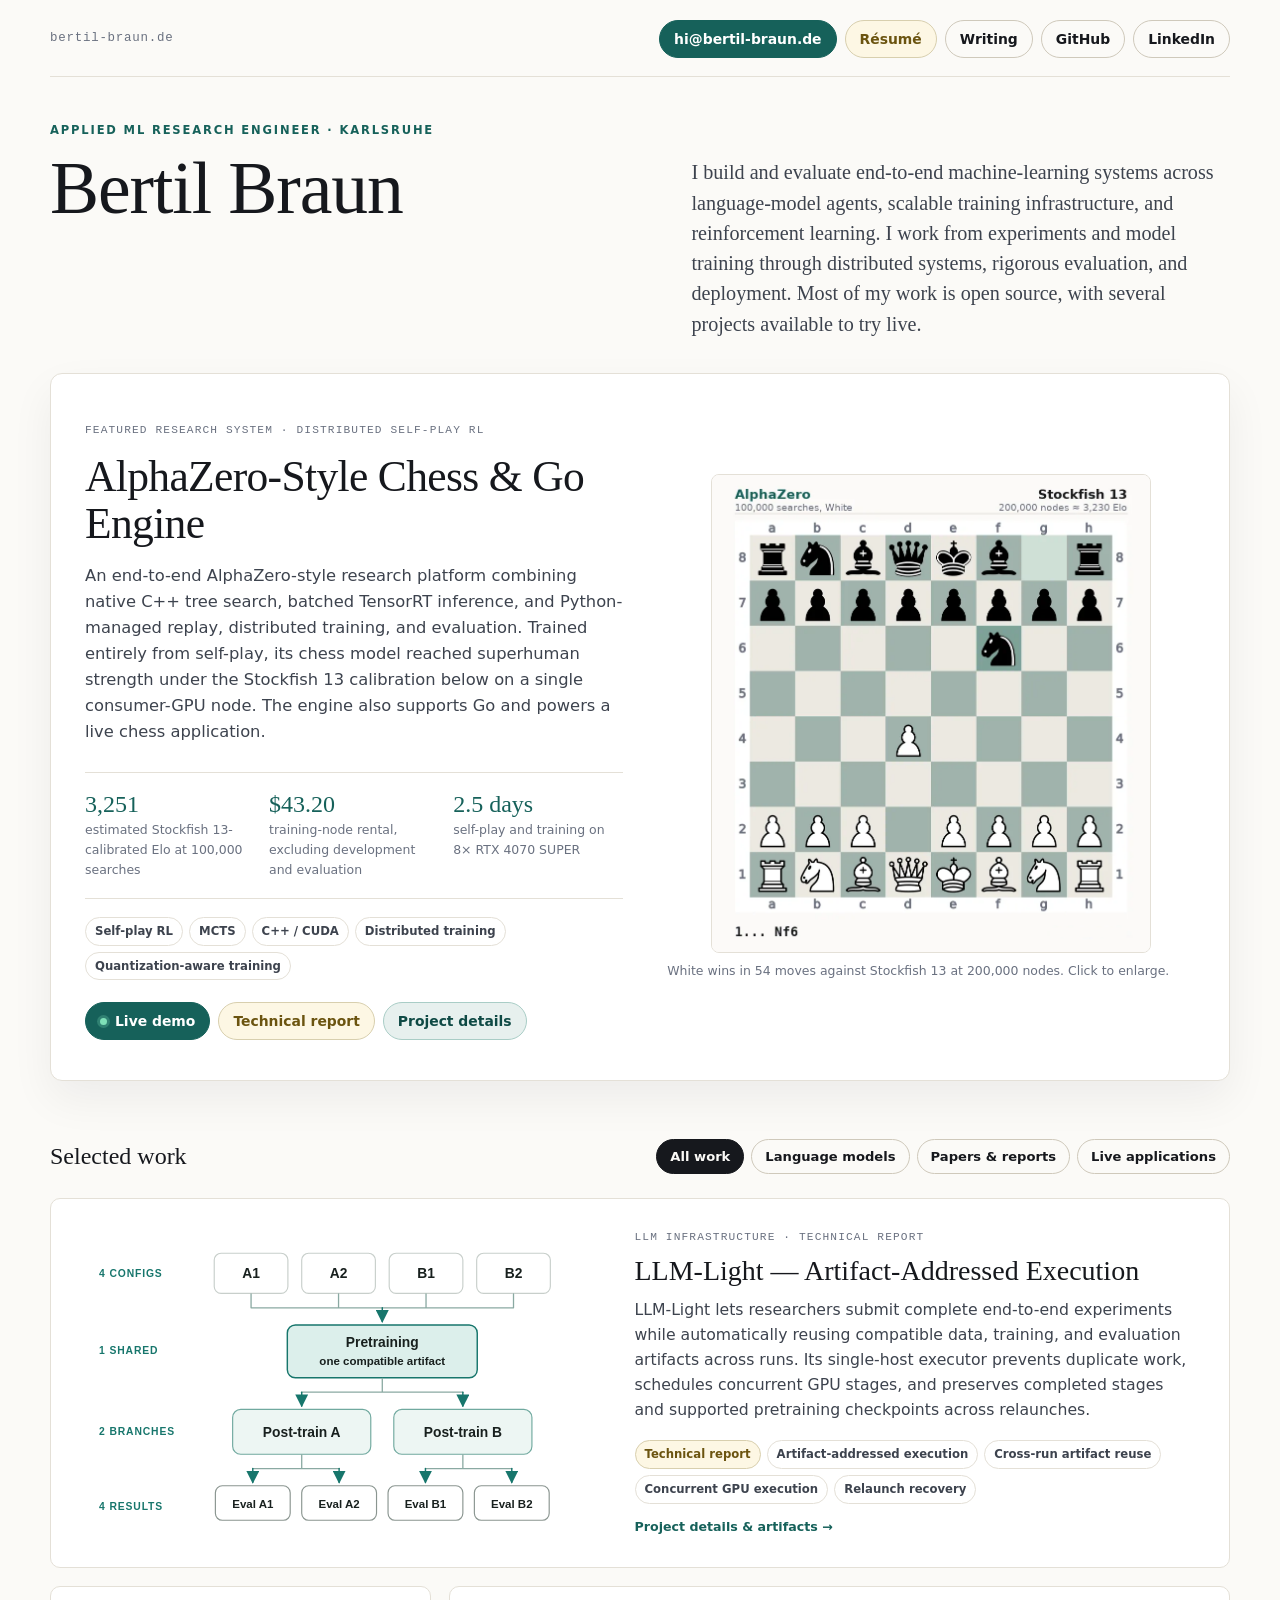
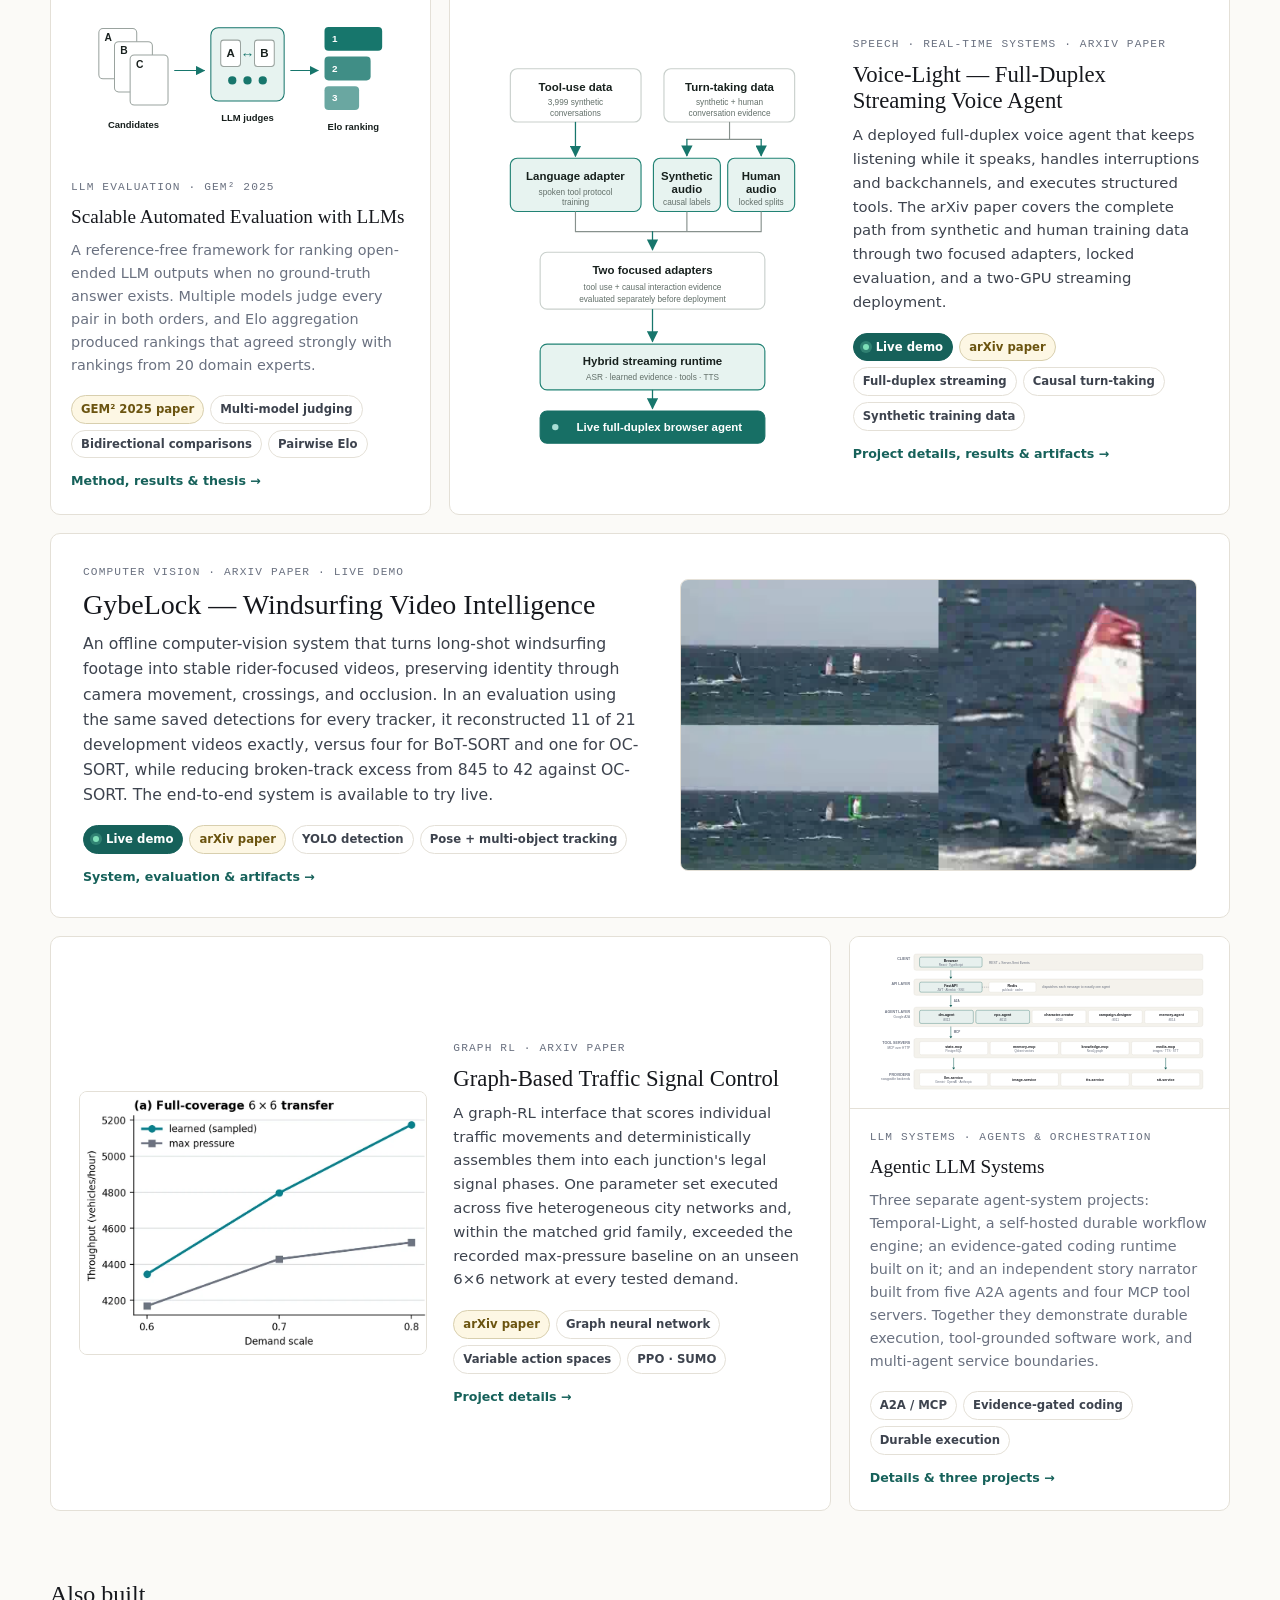
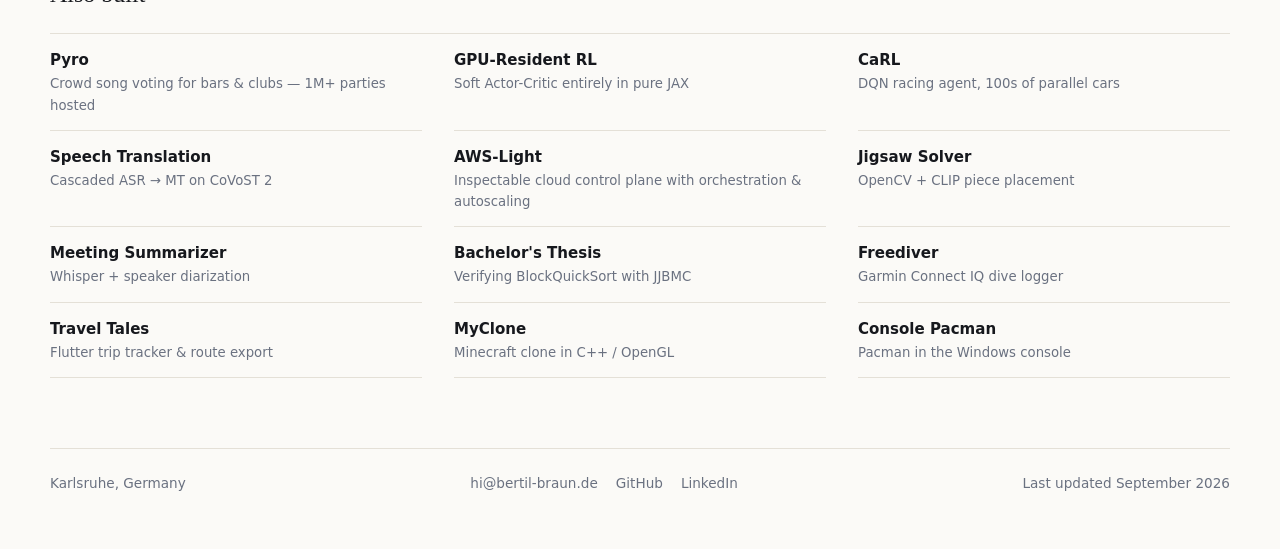
==== writing/index.html @ 5775ed7d "Link released chess report and update resume" ====
<!doctype html>
<!-- Generated by tools/build_project_routes.py; edit index.html instead. -->
<html lang="en">
<head>
  <meta charset="utf-8">
  <meta name="viewport" content="width=device-width, initial-scale=1">
  <base href="/">
  <title>Writing — Bertil Braun</title>
  <meta name="description" content="Papers, technical reports, and theses covering machine-learning systems, language-model evaluation, speech, computer vision, graph reinforcement learning, and software verification.">
  <meta name="author" content="Bertil Braun">
  <link rel="canonical" href="https://bertil-braun.de/writing/">
  <meta property="og:type" content="website">
  <meta property="og:title" content="Writing — Bertil Braun">
  <meta property="og:description" content="Papers, technical reports, and theses covering machine-learning systems, language-model evaluation, speech, computer vision, graph reinforcement learning, and software verification.">
  <meta property="og:url" content="https://bertil-braun.de/writing/">
  <meta property="og:image" content="https://bertil-braun.de/assets/social-card.png">
  <meta property="og:image:width" content="1200">
  <meta property="og:image:height" content="630">
  <meta property="og:image:alt" content="Bertil Braun — Applied ML Research Engineer in Karlsruhe, working across language-model agents, scalable training, distributed systems, reinforcement learning, and evaluation.">
  <meta name="twitter:card" content="summary_large_image">
  <meta name="twitter:title" content="Writing — Bertil Braun">
  <meta name="twitter:description" content="Papers, technical reports, and theses covering machine-learning systems, language-model evaluation, speech, computer vision, graph reinforcement learning, and software verification.">
  <meta name="twitter:image" content="https://bertil-braun.de/assets/social-card.png">
  <meta name="theme-color" content="#fbfaf7">
  <link rel="icon" href="data:image/svg+xml,%3Csvg xmlns='http://www.w3.org/2000/svg' viewBox='0 0 32 32'%3E%3Crect width='32' height='32' rx='7' fill='%2316615a'/%3E%3Ctext x='16' y='22' font-family='Georgia,serif' font-size='17' fill='%23fbfaf7' text-anchor='middle'%3EB%3C/text%3E%3C/svg%3E">
  <style>
    :root {
      color-scheme: light;

      --bg: #fbfaf7;
      --bg-tint: #f4f2ec;
      --panel: #ffffff;
      --ink: #16181d;
      --ink-2: #3d434e;
      --muted: #6a7180;
      --rule: #e4e0d7;
      --rule-strong: #cfc9bb;
      --accent: #16615a;
      --accent-ink: #0f4a45;
      --accent-soft: #e7f0ee;

      --serif: "Iowan Old Style", "Palatino Linotype", Palatino, "Book Antiqua", Georgia, "Times New Roman", serif;
      --sans: Inter, ui-sans-serif, system-ui, -apple-system, BlinkMacSystemFont, "Segoe UI", Roboto, sans-serif;
      --mono: ui-monospace, SFMono-Regular, "SF Mono", Menlo, Consolas, monospace;
    }

    * { box-sizing: border-box; }

    html { -webkit-text-size-adjust: 100%; }

    @media (prefers-reduced-motion: reduce) {
      * { animation-duration: 0.01ms !important; transition-duration: 0.01ms !important; }
    }

    body {
      margin: 0;
      min-height: 100vh;
      background: var(--bg);
      color: var(--ink);
      font-family: var(--sans);
      font-size: 17px;
      line-height: 1.6;
      -webkit-font-smoothing: antialiased;
    }

    a { color: inherit; }
    button { font: inherit; color: inherit; }
    ::selection { background: var(--accent-soft); }

    :focus-visible { outline: 2px solid var(--accent); outline-offset: 3px; border-radius: 3px; }

    .skip { position: absolute; left: -9999px; top: 0; padding: 10px 16px; background: var(--accent); color: #fff; z-index: 90; }
    .skip:focus { left: 12px; top: 12px; }

    .page { width: min(1180px, calc(100% - 48px)); margin: 0 auto; }

    /* ---------------- masthead ---------------- */

    .topbar {
      display: flex;
      flex-wrap: wrap;
      align-items: center;
      justify-content: space-between;
      gap: 12px 20px;
      padding: 20px 0 18px;
      border-bottom: 1px solid var(--rule);
    }

    .wordmark {
      font-family: var(--mono);
      font-size: 0.78rem;
      letter-spacing: 0.06em;
      color: var(--muted);
      text-decoration: none;
    }

    .wordmark:hover { color: var(--ink); }

    .masthead {
      display: grid;
      grid-template-columns: minmax(0, 1fr) minmax(0, 0.92fr);
      grid-template-areas:
        "eyebrow ."
        "name    lede";
      align-items: start;
      gap: 0 56px;
      padding: 44px 0 34px;
    }

    .masthead .eyebrow { grid-area: eyebrow; margin-bottom: 12px; }
    .masthead h1 { grid-area: name; margin: 0; }
    .masthead .lede { grid-area: lede; }

    .eyebrow {
      margin: 0;
      color: var(--accent);
      font-size: 0.72rem;
      font-weight: 700;
      letter-spacing: 0.16em;
      text-transform: uppercase;
    }

    h1 {
      margin: 12px 0 0;
      font-family: var(--serif);
      font-size: clamp(2.6rem, 6.4vw, 4.6rem);
      font-weight: 400;
      line-height: 1;
      letter-spacing: -0.015em;
    }

    .lede {
      max-width: 52ch;
      margin: 0;
      padding-top: 0.28em;
      font-family: var(--serif);
      font-size: clamp(1.08rem, 1.7vw, 1.26rem);
      line-height: 1.5;
      color: var(--ink-2);
    }


    .contact { display: flex; flex-wrap: wrap; align-items: center; gap: 8px; }

    .btn {
      display: inline-flex;
      align-items: center;
      gap: 8px;
      min-height: 38px;
      padding: 7px 14px;
      border: 1px solid var(--rule-strong);
      border-radius: 999px;
      background: transparent;
      color: var(--ink);
      font-size: 0.87rem;
      font-weight: 600;
      text-decoration: none;
      white-space: nowrap;
      cursor: pointer;
      transition: background-color 140ms ease, border-color 140ms ease, color 140ms ease;
    }

    .btn:hover { background: var(--bg-tint); border-color: var(--muted); }

    .btn.primary { border-color: var(--accent); background: var(--accent); color: #fff; }
    .btn.primary:hover { background: var(--accent-ink); border-color: var(--accent-ink); }

    .btn.accent { border-color: #a9cdc6; background: var(--accent-soft); color: var(--accent-ink); }
    .btn.accent:hover { background: #d8e9e5; border-color: var(--accent); }

    .btn.live {
      border-color: var(--accent);
      background: var(--accent);
      color: #fff;
    }

    .btn.live:hover { border-color: var(--accent-ink); background: var(--accent-ink); }

    .btn.paper-link { border-color: #d8cfae; background: #fdf7e4; color: #6b5410; }
    .btn.paper-link:hover { border-color: #b89d45; background: #f8edc7; }

    .btn .dot {
      width: 7px; height: 7px; border-radius: 50%;
      background: #7ee0b8; box-shadow: 0 0 0 3px rgba(126, 224, 184, 0.25);
    }

    /* ---------------- hero project ---------------- */

    .hero {
      display: grid;
      grid-template-columns: minmax(0, 1.02fr) minmax(0, 1fr);
      gap: 44px;
      align-items: center;
      padding: 40px 34px;
      border: 1px solid var(--rule);
      border-radius: 12px;
      background: var(--panel);
      box-shadow: 0 18px 44px rgba(22, 24, 29, 0.06);
      cursor: pointer;
      transition: border-color 140ms ease, box-shadow 140ms ease;
    }

    .hero:hover { border-color: var(--rule-strong); box-shadow: 0 22px 56px rgba(22, 24, 29, 0.1); }

    .hero > figure .shot { max-width: 440px; margin: 0 auto; }

    .kicker {
      display: inline-flex;
      align-items: center;
      gap: 8px;
      color: var(--muted);
      font-family: var(--mono);
      font-size: 0.7rem;
      letter-spacing: 0.1em;
      text-transform: uppercase;
    }

    .hero h2 {
      margin: 12px 0 0;
      font-family: var(--serif);
      font-size: clamp(1.9rem, 3.4vw, 2.75rem);
      font-weight: 400;
      line-height: 1.08;
      letter-spacing: -0.015em;
    }

    .hero > div > p { max-width: 54ch; margin: 16px 0 0; color: var(--ink-2); font-size: 1.02rem; }

    .stats {
      display: grid;
      grid-template-columns: repeat(3, minmax(0, 1fr));
      gap: 14px;
      margin-top: 26px;
      padding: 18px 0;
      border-top: 1px solid var(--rule);
      border-bottom: 1px solid var(--rule);
    }

    .stat b {
      display: block;
      font-family: var(--serif);
      font-size: 1.5rem;
      font-weight: 400;
      line-height: 1.1;
      color: var(--accent);
    }

    .stat span { display: block; margin-top: 3px; color: var(--muted); font-size: 0.78rem; }

    /* ---------------- shared bits ---------------- */

    .chips { display: flex; flex-wrap: wrap; gap: 6px; margin-top: 18px; }

    .chip {
      padding: 4px 9px;
      border: 1px solid var(--rule);
      border-radius: 999px;
      background: var(--panel);
      color: var(--ink-2);
      font-size: 0.73rem;
      font-weight: 600;
      white-space: nowrap;
    }

    .chip.paper { border-color: #d8cfae; background: #fdf7e4; color: #6b5410; }
    .chip.live { border-color: #b6d8cf; background: var(--accent-soft); color: var(--accent-ink); }

    a.chip.live {
      display: inline-flex;
      align-items: center;
      gap: 7px;
      border-color: var(--accent);
      background: var(--accent);
      color: #fff;
      text-decoration: none;
    }

    a.chip.live:hover { background: var(--accent-ink); border-color: var(--accent-ink); }

    a.chip.paper { text-decoration: none; }
    a.chip.paper:hover { border-color: #b89d45; background: #f8edc7; }

    .chip.live .dot {
      width: 6px;
      height: 6px;
      border-radius: 50%;
      background: #7ee0b8;
      box-shadow: 0 0 0 3px rgba(126, 224, 184, 0.25);
    }

    .actions { display: flex; flex-wrap: wrap; gap: 8px; margin-top: 22px; }

    figure { margin: 0; }

    .shot { position: relative; display: block; width: 100%; padding: 0; border: 0; background: none; cursor: zoom-in; }

    .shot img {
      display: block;
      width: 100%;
      height: auto;
      border: 1px solid var(--rule);
      border-radius: 8px;
      background: var(--panel);
    }

    .shot::after {
      content: "⤢";
      position: absolute;
      right: 10px;
      bottom: 10px;
      width: 26px;
      height: 26px;
      display: grid;
      place-items: center;
      border-radius: 6px;
      background: rgba(22, 24, 29, 0.62);
      color: #fff;
      font-size: 0.78rem;
      opacity: 0;
      transition: opacity 140ms ease;
    }

    .shot:hover::after, .shot:focus-visible::after { opacity: 1; }

    figcaption { margin-top: 8px; color: var(--muted); font-size: 0.78rem; }

    /* ---------------- work section ---------------- */

    .work { padding-top: 56px; }

    .work-head {
      display: flex;
      flex-wrap: wrap;
      align-items: center;
      justify-content: space-between;
      gap: 14px 24px;
      margin-bottom: 22px;
    }

    h3.section-title {
      margin: 0;
      font-family: var(--serif);
      font-size: 1.5rem;
      font-weight: 400;
    }

    .filters { display: flex; flex-wrap: wrap; gap: 7px; }

    .filter {
      padding: 6px 13px;
      border: 1px solid var(--rule-strong);
      border-radius: 999px;
      background: transparent;
      font-size: 0.82rem;
      font-weight: 600;
      cursor: pointer;
      transition: background-color 140ms ease, color 140ms ease, border-color 140ms ease;
    }

    .filter:hover { background: var(--bg-tint); }
    .filter[aria-pressed="true"] { border-color: var(--ink); background: var(--ink); color: var(--bg); }

    .mosaic {
      display: grid;
      grid-template-columns: repeat(3, minmax(0, 1fr));
      gap: 18px;
    }

    .tile {
      display: flex;
      flex-direction: column;
      border: 1px solid var(--rule);
      border-radius: 10px;
      background: var(--panel);
      text-align: left;
      overflow: hidden;
      cursor: pointer;
      transition: border-color 140ms ease, box-shadow 140ms ease, transform 140ms ease;
    }

    .tile:hover, .tile:focus-visible {
      border-color: var(--rule-strong);
      box-shadow: 0 16px 38px rgba(22, 24, 29, 0.08);
      transform: translateY(-2px);
    }

    [hidden] { display: none !important; }

    .thumb {
      height: 172px;
      border-bottom: 1px solid var(--rule);
      background: var(--bg-tint);
      overflow: hidden;
    }

    .thumb img { display: block; width: 100%; height: 100%; object-fit: cover; object-position: top center; }

    .thumb.fit {
      display: flex;
      align-items: center;
      justify-content: center;
      padding: 12px;
      background: var(--panel);
    }

    .thumb.fit img { width: auto; max-width: 100%; height: 100%; object-fit: contain; }

    .tile-body { display: flex; flex-direction: column; flex: 1; padding: 20px 20px 22px; }

    .tile h4 {
      margin: 8px 0 0;
      font-family: var(--serif);
      font-size: 1.2rem;
      font-weight: 400;
      line-height: 1.25;
    }

    .tile p { margin: 10px 0 0; color: var(--muted); font-size: 0.9rem; }

    .tile .chips { margin-top: auto; padding-top: 18px; }

    .cue { margin-top: 13px; color: var(--accent); font-size: 0.79rem; font-weight: 650; text-decoration: none; }
    .cue:hover { color: var(--accent-ink); text-decoration: underline; text-underline-offset: 3px; }

    /* --- wide tiles: media beside text, side alternates --- */

    .tile.wide {
      grid-column: span 3;
      display: grid;
      grid-template-columns: minmax(0, 0.92fr) minmax(0, 1fr);
      align-items: center;
      gap: 34px;
      padding: 30px 32px;
    }

    .tile.wide.media-right { grid-template-columns: minmax(0, 1fr) minmax(0, 0.92fr); }

    .tile.wide.span2 {
      grid-column: span 2;
      gap: 26px;
      padding: 26px 28px;
    }

    .tile.wide.span2 h4 { font-size: clamp(1.2rem, 1.8vw, 1.42rem); }
    .tile.wide.span2 p { font-size: 0.93rem; }
    .tile.wide.span2 { grid-template-columns: minmax(0, 1fr) minmax(0, 1fr); }
    .tile.wide.span2 .tile-media img { max-height: 300px; }

    .tile.wide.span2 .tile-media.voice-portrait {
      display: flex;
      align-items: center;
      justify-content: center;
    }

    .tile.wide.span2 .tile-media.voice-portrait img {
      width: auto;
      max-width: 100%;
      max-height: 390px;
    }

    .tile.wide .tile-media { order: 0; }
    .tile.wide.media-right .tile-media { order: 2; }

    .tile.wide .tile-media img {
      display: block;
      width: 100%;
      height: auto;
      max-height: 300px;
      object-fit: contain;
      border: 1px solid var(--rule);
      border-radius: 8px;
      background: var(--panel);
    }

    .tile.wide .tile-body { padding: 0; }

    .tile.wide h4 { font-size: clamp(1.35rem, 2.3vw, 1.75rem); line-height: 1.14; }
    .tile.wide p { color: var(--ink-2); font-size: 0.98rem; }
    .tile.wide .chips { margin-top: 18px; padding-top: 0; }

    /* Filtered results use a regular comparison grid instead of retaining editorial spans. */

    .mosaic.is-filtered { grid-template-columns: repeat(2, minmax(0, 1fr)); }

    .mosaic.is-filtered .tile,
    .mosaic.is-filtered .tile.wide,
    .mosaic.is-filtered .tile.wide.media-right,
    .mosaic.is-filtered .tile.wide.span2 {
      grid-column: auto;
      display: flex;
      gap: 0;
      padding: 0;
    }

    .mosaic.is-filtered .tile.wide .tile-media {
      order: 0;
      height: 172px;
      padding: 12px;
      border-bottom: 1px solid var(--rule);
      background: var(--bg-tint);
    }

    .mosaic.is-filtered .tile.wide .tile-media .shot {
      height: 100%;
      overflow: hidden;
    }

    .mosaic.is-filtered .tile.wide .tile-media img {
      width: 100%;
      height: 100%;
      max-height: none;
      border: 0;
      border-radius: 0;
      background: transparent;
      object-fit: contain;
    }

    .mosaic.is-filtered .tile.wide .tile-body { padding: 20px 20px 22px; }
    .mosaic.is-filtered .tile.wide h4 { font-size: 1.2rem; line-height: 1.25; }
    .mosaic.is-filtered .tile.wide p { color: var(--muted); font-size: 0.9rem; }
    .mosaic.is-filtered .tile.wide .chips { margin-top: auto; padding-top: 18px; }

    .empty { grid-column: 1 / -1; padding: 36px 0; color: var(--muted); font-size: 0.92rem; }

    /* ---------------- also built ---------------- */

    .also-head { margin: 64px 0 0; }
    .also-head[hidden], .also[hidden] { display: none; }

    .also {
      display: grid;
      grid-template-columns: repeat(auto-fill, minmax(300px, 1fr));
      gap: 0 32px;
      margin-top: 20px;
      border-top: 1px solid var(--rule);
    }

    .also a { display: block; padding: 14px 0; border-bottom: 1px solid var(--rule); text-decoration: none; transition: color 140ms ease; }
    .also a[hidden] { display: none; }
    .also a:hover { color: var(--accent); }
    .also .name { display: block; font-weight: 650; font-size: 0.94rem; }
    .also .what { display: block; margin-top: 1px; color: var(--muted); font-size: 0.83rem; }

    /* ---------------- footer ---------------- */

    footer {
      display: flex;
      flex-wrap: wrap;
      justify-content: space-between;
      gap: 12px 24px;
      margin-top: 70px;
      padding: 24px 0 54px;
      border-top: 1px solid var(--rule);
      color: var(--muted);
      font-size: 0.85rem;
    }

    footer a { color: var(--muted); text-decoration: none; }
    footer a:hover { color: var(--accent); }
    .footer-links { display: flex; flex-wrap: wrap; gap: 18px; }

    /* ---------------- modal ---------------- */

    .backdrop {
      position: fixed;
      inset: 0;
      z-index: 40;
      display: none;
      align-items: center;
      justify-content: center;
      padding: 28px;
      background: rgba(22, 24, 29, 0.42);
      backdrop-filter: blur(6px);
    }

    .backdrop.open { display: flex; }

    .modal {
      width: min(1000px, 100%);
      max-height: min(880px, calc(100vh - 56px));
      overflow: auto;
      border-radius: 12px;
      background: var(--panel);
      box-shadow: 0 30px 90px rgba(12, 14, 20, 0.32);
    }

    .modal-head {
      position: sticky;
      top: 0;
      z-index: 2;
      display: flex;
      align-items: flex-start;
      justify-content: space-between;
      gap: 18px;
      padding: 24px 26px 16px;
      border-bottom: 1px solid var(--rule);
      background: var(--panel);
    }

    .modal-head h1 { margin: 0; font-family: var(--serif); font-size: 1.48rem; font-weight: 400; line-height: 1.2; }

    .modal-kicker {
      margin: 0 0 6px;
      color: var(--accent);
      font-size: 0.68rem;
      font-weight: 700;
      letter-spacing: 0.14em;
      text-transform: uppercase;
    }

    .modal-close {
      flex: none;
      width: 36px; height: 36px;
      border: 1px solid var(--rule-strong);
      border-radius: 999px;
      background: var(--panel);
      color: var(--muted);
      font-size: 1.2rem;
      line-height: 1;
      cursor: pointer;
    }
    .modal-close:hover { background: var(--bg-tint); color: var(--ink); }

    .modal-body { padding: 24px 26px 30px; }

    .modal-body > .cols {
      display: grid;
      grid-template-columns: minmax(0, 1fr) minmax(300px, 400px);
      gap: 28px;
    }

    .modal-body p { margin: 0; color: var(--ink-2); font-size: 0.97rem; }
    .modal-body ul { margin: 16px 0 0; padding-left: 18px; color: var(--ink-2); font-size: 0.94rem; }
    .modal-body li + li { margin-top: 8px; }
    .modal-body code { font-family: var(--mono); font-size: 0.88em; background: var(--bg-tint); padding: 1px 5px; border-radius: 4px; }

    .modal-media { display: grid; align-content: start; gap: 18px; }


    .facts-table { width: 100%; margin-top: 18px; border-collapse: collapse; font-size: 0.88rem; }
    .facts-table th, .facts-table td { padding: 7px 10px; border-bottom: 1px solid var(--rule); text-align: left; }
    .facts-table th { color: var(--muted); font-weight: 650; font-size: 0.76rem; letter-spacing: 0.04em; text-transform: uppercase; }
    .facts-table td:first-child { color: var(--ink-2); }
    .facts-table td b { font-weight: 700; }

    .refs { margin-top: 22px; padding-top: 16px; border-top: 1px solid var(--rule); }

    .refs h5 {
      margin: 0 0 10px;
      font-family: var(--sans);
      font-size: 0.68rem;
      font-weight: 700;
      letter-spacing: 0.14em;
      text-transform: uppercase;
      color: var(--muted);
    }

    .refs .cite { margin: 0 0 12px; font-family: var(--serif); font-size: 0.94rem; color: var(--ink-2); }
    .refs .cite .t { font-style: italic; }

    .note {
      margin-top: 16px;
      padding: 12px 14px;
      border-left: 2px solid var(--rule-strong);
      color: var(--muted);
      font-size: 0.86rem;
    }

    .detail-section + .detail-section { margin-top: 24px; }
    .detail-section h3 {
      margin: 0 0 9px;
      font-family: var(--sans);
      font-size: 0.72rem;
      font-weight: 750;
      letter-spacing: 0.12em;
      text-transform: uppercase;
      color: var(--accent);
    }

    .writing-list { display: grid; gap: 0; }

    .writing-item {
      display: grid;
      grid-template-columns: minmax(0, 1fr) auto;
      align-items: center;
      gap: 18px;
      padding: 18px 0;
      border-bottom: 1px solid var(--rule);
    }

    .writing-item:first-child { padding-top: 0; }
    .writing-item:last-child { padding-bottom: 0; border-bottom: 0; }

    .writing-item h3 {
      margin: 3px 0 5px;
      font-family: var(--serif);
      font-size: 1.12rem;
      font-weight: 400;
      line-height: 1.3;
    }

    .writing-item .writing-meta {
      color: var(--accent);
      font-family: var(--mono);
      font-size: 0.68rem;
      font-weight: 700;
      letter-spacing: 0.09em;
      text-transform: uppercase;
    }

    .writing-item .writing-summary { max-width: 70ch; font-size: 0.9rem; }
    .writing-item > .btn { justify-self: end; }

    /* ---------------- lightbox ---------------- */

    .lightbox {
      position: fixed;
      inset: 0;
      z-index: 70;
      display: none;
      flex-direction: column;
      align-items: center;
      justify-content: center;
      gap: 14px;
      padding: 32px;
      background: rgba(12, 14, 18, 0.93);
      cursor: zoom-out;
    }

    .lightbox.open { display: flex; }

    .lightbox img {
      max-width: min(1400px, 100%);
      max-height: calc(100vh - 130px);
      object-fit: contain;
      border-radius: 6px;
      background: #fff;
    }

    .lightbox figcaption { max-width: 74ch; color: #e7e5df; font-size: 0.88rem; text-align: center; }

    .lightbox-close {
      position: absolute;
      top: 18px; right: 18px;
      width: 40px; height: 40px;
      border: 1px solid rgba(255, 255, 255, 0.35);
      border-radius: 999px;
      background: transparent;
      color: #fff;
      font-size: 1.3rem;
      line-height: 1;
      cursor: pointer;
    }
    .lightbox-close:hover { background: rgba(255, 255, 255, 0.14); }

    /* ---------------- responsive ---------------- */

    @media (max-width: 1000px) {
      .mosaic { grid-template-columns: repeat(2, minmax(0, 1fr)); }
      .tile.wide { grid-column: span 2; }
      .tile.wide.span2 {
        grid-column: span 1;
        display: flex;
        gap: 0;
        padding: 0;
      }
      .tile.wide.span2 .tile-media {
        order: 0;
        height: 172px;
        padding: 12px;
        border-bottom: 1px solid var(--rule);
        background: var(--bg-tint);
      }
      .tile.wide.span2 .tile-media img {
        width: 100%;
        height: 100%;
        max-height: none;
        border: 0;
        border-radius: 0;
        background: transparent;
        object-fit: contain;
      }
      .tile.wide.span2 .tile-media.voice-portrait { height: 320px; }
      .tile.wide.span2 .tile-media.voice-portrait img {
        width: auto;
        height: 100%;
      }
      .tile.wide.span2 .tile-body { padding: 20px 20px 22px; }
      .tile.wide.span2 h4 { font-size: 1.2rem; line-height: 1.25; }
      .tile.wide.span2 p { color: var(--muted); font-size: 0.9rem; }
      .tile.wide.span2 .chips { margin-top: auto; padding-top: 18px; }
    }

    @media (max-width: 860px) {
      body { font-size: 16px; }
      .page { width: min(100% - 32px, 1180px); }
      .masthead {
        grid-template-columns: 1fr;
        grid-template-areas: "eyebrow" "name" "lede";
        gap: 0;
        padding-top: 40px;
      }
      .masthead .lede { padding-top: 18px; }
      .contact { justify-content: flex-start; }
      .hero { grid-template-columns: 1fr; gap: 26px; padding: 26px 22px; }
      .hero > figure { order: 2; }
      .work-head { align-items: stretch; }
      .filters { display: grid; grid-template-columns: repeat(2, minmax(0, 1fr)); width: 100%; }
      .filter { min-width: 0; text-align: center; }
      .mosaic { grid-template-columns: minmax(0, 1fr); gap: 16px; }
      .mosaic.is-filtered { grid-template-columns: minmax(0, 1fr); }
      .tile { min-width: 0; }
      .tile.wide, .tile.wide.media-right, .tile.wide.span2 {
        grid-column: 1 / -1;
        display: flex;
        grid-template-columns: minmax(0, 1fr);
        gap: 0;
        padding: 0;
      }
      .tile.wide .tile-media, .tile.wide.media-right .tile-media, .tile.wide.span2 .tile-media {
        order: 0;
        height: 184px;
        padding: 12px;
        border-bottom: 1px solid var(--rule);
        background: var(--bg-tint);
      }
      .mosaic.is-filtered .tile.wide .tile-media { height: 184px; }
      .tile.wide .tile-media img, .tile.wide.span2 .tile-media img {
        width: 100%;
        height: 100%;
        max-height: none;
        border: 0;
        border-radius: 0;
        background: transparent;
        object-fit: contain;
      }
      .tile.wide .tile-media.voice-portrait,
      .tile.wide.span2 .tile-media.voice-portrait {
        height: 390px;
        padding: 16px;
      }
      .tile.wide .tile-media.voice-portrait img,
      .tile.wide.span2 .tile-media.voice-portrait img {
        width: auto;
        height: 100%;
      }
      .tile.wide .tile-body, .tile.wide.span2 .tile-body { padding: 20px 20px 22px; }
      .thumb { height: 184px; }
      .tile p, .tile.wide p, .tile.wide.span2 p { font-size: 0.9rem; line-height: 1.55; }
      .backdrop { padding: 0; }
      .modal { max-height: 100vh; height: 100%; border-radius: 0; }
      .modal-body > .cols { grid-template-columns: 1fr; gap: 22px; }
      .modal-body { padding: 20px; }
      .modal-head { padding: 20px 20px 14px; }
      .writing-item { grid-template-columns: 1fr; gap: 12px; }
      .writing-item > .btn { justify-self: start; }
      .lightbox { padding: 16px; }
    }

    .tile .diagram-media,
    .tile.wide .tile-media.diagram-media,
    .tile.wide.span2 .tile-media.diagram-media {
      border-bottom: 0;
      background: transparent;
    }

    .tile .diagram-media img,
    .tile.wide .tile-media.diagram-media img,
    .tile.wide.span2 .tile-media.diagram-media img {
      border: 0;
      border-radius: 0;
      background: transparent;
    }

    .diagram-figure img { display: block; width: 100%; height: auto; }

    @media print {
      .backdrop, .lightbox, .filters, .cue { display: none !important; }
      body { background: #fff; }
    }
  </style>
</head>
<body>
  <a class="skip" href="#work">Skip to projects</a>

  <div class="page">
    <div class="topbar">
      <a class="wordmark" href="/">bertil-braun.de</a>
      <nav class="contact" aria-label="Contact and profiles">
        <a class="btn primary" href="mailto:hi@bertil-braun.de">hi@bertil-braun.de</a>
        <a class="btn paper-link" href="assets/bertil-braun-cv.pdf?v=20260927" target="_blank" rel="noopener">Résumé</a>
        <button class="btn" type="button" id="writing-button" aria-haspopup="dialog" aria-controls="modal">Writing</button>
        <a class="btn" href="https://github.com/BertilBraun" target="_blank" rel="noopener">GitHub</a>
        <a class="btn" href="https://www.linkedin.com/in/bertil-braun" target="_blank" rel="noopener">LinkedIn</a>
      </nav>
    </div>

    <header class="masthead">
      <p class="eyebrow">Applied ML Research Engineer · Karlsruhe</p>
      <h1>Bertil&nbsp;Braun</h1>
      <p class="lede">
        I build and evaluate end-to-end machine-learning systems across language-model agents,
        scalable training infrastructure, and reinforcement learning. I work from experiments and
        model training through distributed systems, rigorous evaluation, and deployment. Most of
        my work is open source, with several projects available to try live.
      </p>
    </header>

    <main id="work">
      <!-- ============ hero project ============ -->
      <article class="hero" data-open="chess">
        <div>
          <span class="kicker">Featured research system · Distributed self-play RL</span>
          <h2>AlphaZero-Style Chess &amp; Go Engine</h2>
          <p>
            An end-to-end AlphaZero-style research platform combining native C++ tree search,
            batched TensorRT inference, and Python-managed replay, distributed training, and
            evaluation. Trained entirely from self-play, its chess model reached superhuman
            strength under the Stockfish 13 calibration below on a single consumer-GPU node.
            The engine also supports Go and powers a live chess application.
          </p>
          <div class="stats">
            <span class="stat"><b>3,251</b><span>estimated Stockfish 13-calibrated Elo at 100,000 searches</span></span>
            <span class="stat"><b>$43.20</b><span>training-node rental, excluding development and evaluation</span></span>
            <span class="stat"><b>2.5 days</b><span>self-play and training on 8× RTX 4070 SUPER</span></span>
          </div>
          <div class="chips">
            <span class="chip">Self-play RL</span>
            <span class="chip">MCTS</span>
            <span class="chip">C++ / CUDA</span>
            <span class="chip">Distributed training</span>
            <span class="chip">Quantization-aware training</span>
          </div>
          <div class="actions">
            <a class="btn live" href="https://chess.bertil-braun.de/" target="_blank" rel="noopener" data-stop>
              <span class="dot" aria-hidden="true"></span> Live demo
            </a>
            <a class="btn paper-link" href="https://github.com/BertilBraun/Advanced-Techniques-in-Chess-Engines/releases/download/final-chess-report/engineering-efficient-self-play-chess.pdf" target="_blank" rel="noopener" data-stop>Technical report</a>
            <a class="btn accent" href="/projects/alphazero/" data-project-link="chess">Project details</a>
          </div>
        </div>
        <figure>
          <button class="shot" type="button" data-stop
                  data-src="assets/chess-game.webp?v=game74-elo"
                  data-caption="Game 74 of the final evaluation: checkpoint 1026 plays White at 100,000 searches per move against Stockfish 13 at 200,000 nodes. After the fixed eight-move opening, the game ends with 54. Qf7#. The model scored 25 wins, 56 draws, and 19 losses across this 100-game match.">
            <img src="assets/chess-game.webp?v=game74-elo" alt="AlphaZero playing White at 100,000 searches against Stockfish 13 at 200,000 nodes, winning with 54. Qf7 checkmate" width="883" height="962">
          </button>
          <figcaption>White wins in 54 moves against Stockfish 13 at 200,000 nodes. Click to enlarge.</figcaption>
        </figure>
      </article>

      <!-- ============ mosaic ============ -->
      <section class="work" aria-labelledby="work-title">
        <div class="work-head">
          <h3 class="section-title" id="work-title">Selected work</h3>
          <div class="filters" role="group" aria-label="Filter selected and additional work">
            <button class="filter" type="button" data-filter="all" aria-pressed="true">All work</button>
            <button class="filter" type="button" data-filter="language" aria-pressed="false">Language models</button>
            <button class="filter" type="button" data-filter="publication" aria-pressed="false">Papers &amp; reports</button>
            <button class="filter" type="button" data-filter="live" aria-pressed="false">Live applications</button>
          </div>
        </div>

        <div class="mosaic" id="mosaic">

          <article class="tile wide" data-open="llm-light" data-tags="language publication">
            <figure class="tile-media diagram-media">
              <img src="assets/llm-light-card.svg" alt="Four complete experiment configurations resolve to one shared pretraining artifact, two post-training artifacts, and four evaluation artifacts" loading="lazy" decoding="async">
            </figure>
            <div class="tile-body">
              <span class="kicker">LLM infrastructure · Technical report</span>
              <h4>LLM-Light — Artifact-Addressed Execution</h4>
              <p>
                LLM-Light lets researchers submit complete end-to-end experiments while automatically
                reusing compatible data, training, and evaluation artifacts across runs. Its
                single-host executor prevents duplicate work, schedules concurrent GPU stages,
                and preserves completed stages and supported pretraining checkpoints across relaunches.
              </p>
              <div class="chips">
                <a class="chip paper" href="https://github.com/BertilBraun/LLM-Light/releases/download/Technical-Report/artifact-addressed-execution-llm-light.pdf" target="_blank" rel="noopener" data-stop>Technical report</a>
                <span class="chip">Artifact-addressed execution</span>
                <span class="chip">Cross-run artifact reuse</span>
                <span class="chip">Concurrent GPU execution</span>
                <span class="chip">Relaunch recovery</span>
              </div>
              <a class="cue" href="/projects/llm-light/" data-project-link="llm-light">Project details &amp; artifacts →</a>
            </div>
          </article>

          <article class="tile" data-open="llm-eval" data-tags="language publication">
            <span class="thumb fit diagram-media"><img src="assets/llm-eval-card.svg" alt="Candidate outputs are compared in both orders by multiple language-model judges and aggregated into an Elo ranking" loading="lazy" decoding="async"></span>
            <div class="tile-body">
              <span class="kicker">LLM evaluation · GEM² 2025</span>
              <h4>Scalable Automated Evaluation with LLMs</h4>
              <p>A reference-free framework for ranking open-ended LLM outputs when no ground-truth answer exists. Multiple models judge every pair in both orders, and Elo aggregation produced rankings that agreed strongly with rankings from 20 domain experts.</p>
              <div class="chips">
                <a class="chip paper" href="https://aclanthology.org/2025.gem-1.28/" target="_blank" rel="noopener" data-stop>GEM² 2025 paper</a>
                <span class="chip">Multi-model judging</span>
                <span class="chip">Bidirectional comparisons</span>
                <span class="chip">Pairwise Elo</span>
              </div>
              <a class="cue" href="/projects/scalable-llm-evaluation/" data-project-link="llm-eval">Method, results &amp; thesis →</a>
            </div>
          </article>

          <article class="tile wide span2" data-open="voice-light" data-tags="language publication live">
            <figure class="tile-media voice-portrait diagram-media">
              <img src="assets/voice-light-card.svg" alt="Tool-use and turn-taking data feed two focused adapters and a hybrid streaming runtime for the live full-duplex browser agent" loading="lazy" decoding="async">
            </figure>
            <div class="tile-body">
              <span class="kicker">Speech · Real-time systems · arXiv paper</span>
              <h4>Voice-Light — Full-Duplex Streaming Voice Agent</h4>
              <p>A deployed full-duplex voice agent that keeps listening while it speaks, handles interruptions and backchannels, and executes structured tools. The arXiv paper covers the complete path from synthetic and human training data through two focused adapters, locked evaluation, and a two-GPU streaming deployment.</p>
              <div class="chips">
                <a class="chip live" href="https://voice.bertil-braun.de" target="_blank" rel="noopener" data-stop>
                  <span class="dot" aria-hidden="true"></span> Live demo
                </a>
                <a class="chip paper" href="https://arxiv.org/abs/2609.20995" target="_blank" rel="noopener" data-stop>arXiv paper</a>
                <span class="chip">Full-duplex streaming</span>
                <span class="chip">Causal turn-taking</span>
                <span class="chip">Synthetic training data</span>
              </div>
              <a class="cue" href="/projects/voice-light/" data-project-link="voice-light">Project details, results &amp; artifacts →</a>
            </div>
          </article>

          <article class="tile wide media-right" data-open="gybelock" data-tags="live publication">
            <figure class="tile-media">
              <button class="shot" type="button" data-stop
                      data-src="assets/gybelock.webp"
                      data-caption="Top left: the original beach-shot footage. Bottom left: detections and tracks, with the selected rider boxed. Right: the stabilised focused view that follows that rider.">
                <img src="assets/gybelock.webp" alt="Windsurfing footage with rider detections and a stabilised focused view of one selected rider" loading="lazy" decoding="async">
              </button>
            </figure>
            <div class="tile-body">
              <span class="kicker">Computer vision · arXiv paper · Live demo</span>
              <h4>GybeLock — Windsurfing Video Intelligence</h4>
              <p>
                An offline computer-vision system that turns long-shot windsurfing footage into
                stable rider-focused videos, preserving identity through camera movement, crossings,
                and occlusion. In an evaluation using the same saved detections for every tracker, it
                reconstructed 11 of 21 development videos exactly, versus four for BoT-SORT and one
                for OC-SORT, while reducing broken-track excess from 845 to 42 against OC-SORT. The
                end-to-end system is available to try live.
              </p>
              <div class="chips">
                <a class="chip live" href="https://gybelock.bertil-braun.de" target="_blank" rel="noopener" data-stop>
                  <span class="dot" aria-hidden="true"></span> Live demo
                </a>
                <a class="chip paper" href="https://arxiv.org/abs/2609.24492" target="_blank" rel="noopener" data-stop>arXiv paper</a>
                <span class="chip">YOLO detection</span>
                <span class="chip">Pose + multi-object tracking</span>
              </div>
              <a class="cue" href="/projects/gybelock/" data-project-link="gybelock">System, evaluation &amp; artifacts →</a>
            </div>
          </article>

          <article class="tile wide span2" data-open="gnn" data-tags="publication">
            <figure class="tile-media">
              <button class="shot" type="button" data-stop
                      data-src="assets/gnn-results.webp"
                      data-caption="Left: sampled control versus max pressure on an unseen 6×6 grid, by demand — the learned policy is ahead at every demand level. Right: each city normalised by its own strongest non-learned baseline; anything up and to the right of the crosshair beats every non-learned controller on both throughput and completion.">
                <img src="assets/gnn-transfer.webp" alt="Line chart: learned control versus max pressure throughput on an unseen 6x6 grid across three demand levels" loading="lazy" decoding="async">
              </button>
            </figure>
            <div class="tile-body">
              <span class="kicker">Graph RL · arXiv paper</span>
              <h4>Graph-Based Traffic Signal Control</h4>
              <p>
                A graph-RL interface that scores individual traffic movements and deterministically
                assembles them into each junction's legal signal phases. One parameter set executed
                across five heterogeneous city networks and, within the matched grid family,
                exceeded the recorded max-pressure baseline on an unseen 6×6 network at every tested demand.
              </p>
              <div class="chips">
                <a class="chip paper" href="https://arxiv.org/abs/2607.21831" target="_blank" rel="noopener" data-stop>arXiv paper</a>
                <span class="chip">Graph neural network</span>
                <span class="chip">Variable action spaces</span>
                <span class="chip">PPO · SUMO</span>
              </div>
              <a class="cue" href="/projects/traffic-signal-control/" data-project-link="gnn">Project details →</a>
            </div>
          </article>

          <article class="tile" data-open="agentic" data-tags="language">
            <span class="thumb fit"><img src="assets/agentic.svg" alt="Layered architecture diagram for the independent multi-agent story narrator" loading="lazy" decoding="async"></span>
            <div class="tile-body">
              <span class="kicker">LLM systems · Agents &amp; orchestration</span>
              <h4>Agentic LLM Systems</h4>
              <p>Three separate agent-system projects: Temporal-Light, a self-hosted durable workflow engine; an evidence-gated coding runtime built on it; and an independent story narrator built from five A2A agents and four MCP tool servers. Together they demonstrate durable execution, tool-grounded software work, and multi-agent service boundaries.</p>
              <div class="chips">
                <span class="chip">A2A / MCP</span>
                <span class="chip">Evidence-gated coding</span>
                <span class="chip">Durable execution</span>
              </div>
              <a class="cue" href="/projects/agentic-llm-systems/" data-project-link="agentic">Details &amp; three projects →</a>
            </div>
          </article>

          <p class="empty" id="empty" hidden>No projects in that area.</p>
        </div>

        <div class="also-head" id="also-head">
          <h3 class="section-title">Also built</h3>
        </div>
        <div class="also" id="also">
          <a href="https://pyro.vote/" target="_blank" rel="noopener" data-tags="live"><span class="name">Pyro</span><span class="what">Crowd song voting for bars &amp; clubs — 1M+ parties hosted</span></a>
          <a href="https://github.com/BertilBraun/RL-entirely-on-GPU" target="_blank" rel="noopener" data-tags=""><span class="name">GPU-Resident RL</span><span class="what">Soft Actor-Critic entirely in pure JAX</span></a>
          <a href="https://github.com/BertilBraun/CaRL" target="_blank" rel="noopener" data-tags=""><span class="name">CaRL</span><span class="what">DQN racing agent, 100s of parallel cars</span></a>
          <a href="https://github.com/BertilBraun/Advanced-Improvement-in-Speech-Translation" target="_blank" rel="noopener" data-tags="language"><span class="name">Speech Translation</span><span class="what">Cascaded ASR → MT on CoVoST 2</span></a>
          <a href="/projects/aws-light/" data-project-link="aws-light" data-tags=""><span class="name">AWS-Light</span><span class="what">Inspectable cloud control plane with orchestration &amp; autoscaling</span></a>
          <a href="https://github.com/BertilBraun/Jigsaw-Puzzle-Solver" target="_blank" rel="noopener" data-tags=""><span class="name">Jigsaw Solver</span><span class="what">OpenCV + CLIP piece placement</span></a>
          <a href="https://github.com/BertilBraun/Meeting-Summarizer" target="_blank" rel="noopener" data-tags="language"><span class="name">Meeting Summarizer</span><span class="what">Whisper + speaker diarization</span></a>
          <a href="https://github.com/BertilBraun/BachelorsThesis" target="_blank" rel="noopener" data-tags="publication"><span class="name">Bachelor's Thesis</span><span class="what">Verifying BlockQuickSort with JJBMC</span></a>
          <a href="https://github.com/BertilBraun/Freediver" target="_blank" rel="noopener" data-tags=""><span class="name">Freediver</span><span class="what">Garmin Connect IQ dive logger</span></a>
          <a href="https://github.com/BertilBraun/Van-Tour-Tracker" target="_blank" rel="noopener" data-tags=""><span class="name">Travel Tales</span><span class="what">Flutter trip tracker &amp; route export</span></a>
          <a href="https://github.com/BertilBraun/MyClone" target="_blank" rel="noopener" data-tags=""><span class="name">MyClone</span><span class="what">Minecraft clone in C++ / OpenGL</span></a>
          <a href="https://github.com/BertilBraun/Console-Pacman" target="_blank" rel="noopener" data-tags=""><span class="name">Console Pacman</span><span class="what">Pacman in the Windows console</span></a>
        </div>
      </section>
    </main>

    <footer>
      <span>Karlsruhe, Germany</span>
      <span class="footer-links">
        <a href="mailto:hi@bertil-braun.de">hi@bertil-braun.de</a>
        <a href="https://github.com/BertilBraun" target="_blank" rel="noopener">GitHub</a>
        <a href="https://www.linkedin.com/in/bertil-braun" target="_blank" rel="noopener">LinkedIn</a>
      </span>
      <span>Last updated September 2026</span>
    </footer>
  </div>

  <!-- ==================== detail templates ==================== -->

  <template id="tpl-chess" data-kicker="Self-play reinforcement learning">
    <div class="cols">
      <div>
        <section class="detail-section">
          <h3>Overview</h3>
          <p>
            How much chess strength can a complete self-play learning system develop on one
            eight-GPU consumer node? This project builds the entire loop: native game rules and
            search, GPU inference, replay storage, distributed model training, match evaluation,
            and a browser application. The latest run learned from random initialization without
            human games. The shared engine also supports exploratory 7×7 and 9×9 Go experiments;
            the results below are for chess.
          </p>
        </section>
        <section class="detail-section">
          <h3>Headline results</h3>
          <table class="facts-table">
            <thead><tr><th>Search budget</th><th>Estimated Stockfish 13-calibrated Elo</th></tr></thead>
            <tbody>
              <tr><td>Policy only — no tree search</td><td><b>1,658</b> <span style="color:var(--muted)">[1,608–1,710]</span></td></tr>
              <tr><td>10,000 searches</td><td><b>3,114</b> <span style="color:var(--muted)">[3,065–3,163]</span></td></tr>
              <tr><td>100,000 searches</td><td><b>3,251</b> <span style="color:var(--muted)">[3,206–3,297]</span></td></tr>
            </tbody>
          </table>
          <p class="note">
            The 6.32-million-parameter model reached superhuman playing strength under this
            calibration after 2.5 days on 8× RTX 4070 SUPER GPUs shared between self-play and
            training. The run generated 3.25 million games and processed 836.6 million training
            examples, including replayed positions. Search substantially strengthens the same
            trained model, as the table shows; brackets give 95% confidence intervals.
          </p>
          <p class="note">
            Superhuman chess on eight consumer GPUs and $43.20 in training-node rental—a hardware
            deployment orders of magnitude smaller in accelerator count than the thousands of TPUs used by
            <a href="https://arxiv.org/abs/1712.01815" target="_blank" rel="noopener">the original AlphaZero</a>,
            though not equivalent playing strength. The rental figure excludes development
            experiments and evaluation.
          </p>
        </section>
        <section class="detail-section">
          <h3>System and training architecture</h3>
          <ul>
            <li><strong>Making self-play affordable.</strong> A native C++ engine searches many games concurrently and batches their neural-network requests on the GPU. Optimized TensorRT inference helps turn limited hardware into a steady supply of training games.</li>
            <li><strong>Learning from the right experience.</strong> A shared replay store retains millions of positions, revisits informative examples, and limits repeated training when fresh games are scarce. This connects data generation to the pace of learning.</li>
            <li><strong>Keeping eight GPUs productive.</strong> Python coordinates distributed training while part of the system continues playing games. Updated models return to the players without restarting the full pipeline.</li>
            <li><strong>Growing capacity when it helps.</strong> Training begins with a smaller network, then transfers its experience to a larger candidate. Head-to-head matches determine whether that candidate is actually a stronger player before it takes over.</li>
          </ul>
        </section>
        <section class="detail-section">
          <h3>Research and experimentation</h3>
          <p>
            The final system grew out of experiments across search, training data, network design,
            and inference. Candidate ideas were tested through controlled model comparisons,
            throughput measurements, and self-play training runs to establish whether they made
            the learning system more effective—not just one component faster.
          </p>
          <ul>
            <li><strong>Where should search spend its effort?</strong> Experiments covered learned search allocation, early stopping, shared search graphs, and inference caches. A learned allocator produced targets closer to deep search but trained weaker players; early stopping saved search work without much improvement in the overall training cycle. These findings supported a staged fixed-budget search design.</li>
            <li><strong>Which games teach the model most?</strong> The data strategy combines varied openings with restarts from unresolved alternatives in earlier games. Experiments examined replay size, freshness, and reuse. Investigating a failure to convert winning positions revealed that excluding searched endgames was depriving the model of essential experience, leading to changes in data admission and game-end targets.</li>
            <li><strong>What should the network learn to represent?</strong> Comparisons covered convolutional and attention-based networks, three ways to represent moves, and auxiliary training objectives. The selected move head scores origin–destination square pairs, reducing parameter cost while improving policy fit in a controlled comparison. Convolution remained the practical choice for its serving speed and memory use.</li>
            <li><strong>Can lower-precision inference preserve useful predictions?</strong> Simply converting the model to INT8 distorted its outputs. The work extended into residual-block design, quantization-aware training, and TensorRT compilation, producing a network compatible with efficient low-precision inference. Export checks compare predictions with the training model before an inference artifact is used.</li>
            <li><strong>When is a larger—or smaller—model worthwhile?</strong> Progressive training successfully moved from a small network to a medium one; a further size increase did not establish stronger play. Separate distillation studies produced compact students and tested whether faster inference could compensate through more search. Measured playing strength, rather than parameter count or training loss alone, guided these decisions.</li>
          </ul>
        </section>
        <section class="detail-section">
          <h3>Evaluation</h3>
          <p>
            Each search setting faced two Stockfish 13 opponents at fixed node budgets, playing
            100 games against each with colours swapped across 50 opening pairs. Ratings use
            <a href="https://www.melonimarco.it/en/2021/03/08/stockfish-and-lc0-test-at-different-number-of-nodes/" target="_blank" rel="noopener">Meloni&#39;s calibration</a>;
            the table’s intervals describe uncertainty from those paired matches. Current
            unrestricted engines remain substantially stronger. The report provides the full
            protocol, experiment results, and limitations.
          </p>
        </section>
        <section class="detail-section">
          <h3>Try the trained player</h3>
          <p>
            Play against the trained model in your browser, choosing quick responses or more time
            to think. The player is also available through a Lichess bot.
          </p>
        </section>
        <section class="detail-section">
          <h3>Demo and artifacts</h3>
        <div class="actions">
          <a class="btn live" href="https://chess.bertil-braun.de/" target="_blank" rel="noopener"><span class="dot" aria-hidden="true"></span> Live demo</a>
          <a class="btn paper-link" href="https://github.com/BertilBraun/Advanced-Techniques-in-Chess-Engines/releases/download/final-chess-report/engineering-efficient-self-play-chess.pdf" target="_blank" rel="noopener">Technical report</a>
          <a class="btn" href="https://github.com/BertilBraun/Advanced-Techniques-in-Chess-Engines" target="_blank" rel="noopener">GitHub repo</a>
          <a class="btn" href="https://huggingface.co/BertilBraun/alphazero-chess" target="_blank" rel="noopener">Model weights</a>
          <a class="btn accent" href="assets/alphazero-game-74.pgn" download>Game PGN</a>
        </div>
        </section>
      </div>
      <div class="modal-media">
        <figure>
          <button class="shot" type="button" data-src="assets/az-training-progress.svg" data-caption="Figure 11 from the technical report: smoothed 64-search training ladders across five chess campaigns. The final recipe reaches a higher plateau in 2.5 effective training days; the preceding baseline is plotted through three effective training days. These curves use a smaller search budget than the 100,000-search headline evaluation.">
            <img src="assets/az-training-progress.svg" alt="Five smoothed training curves: the final chess recipe reaches a higher 64-search ladder Elo in 2.5 days than earlier training campaigns" width="841" height="451" loading="lazy">
          </button>
          <figcaption>Training progress across five runs (Figure 11). Smoothed 64-search ladder results, distinct from the 100,000-search headline evaluation. Click to enlarge.</figcaption>
        </figure>
        <figure>
          <button class="shot" type="button" data-src="assets/chess-game.webp?v=game74-elo" data-caption="Game 74 of the final evaluation: checkpoint 1026 plays White at 100,000 searches per move against Stockfish 13 at 200,000 nodes. After the fixed eight-move opening, the game ends with 54. Qf7#. The model scored 25 wins, 56 draws, and 19 losses across this 100-game match.">
            <img src="assets/chess-game.webp?v=game74-elo" alt="AlphaZero playing White at 100,000 searches against Stockfish 13 at 200,000 nodes, winning with 54. Qf7 checkmate" width="883" height="962">
          </button>
          <figcaption>White wins in 54 moves against Stockfish 13 at 200,000 nodes. Click to enlarge.</figcaption>
        </figure>
        <figure>
          <button class="shot" type="button" data-src="assets/az-game74-lichess-graph.png" data-caption="Lichess analysis of game 74: White’s advantage grows through the middlegame into a winning endgame. White is AlphaZero; Black is Stockfish 13 at 200,000 nodes.">
            <img src="assets/az-game74-lichess-graph.png" alt="Lichess evaluation graph for game 74 showing an increasing advantage for White" width="701" height="185" loading="lazy">
          </button>
          <figcaption>Lichess analysis of the featured game. Click to enlarge.</figcaption>
        </figure>
        <figure>
          <button class="shot" type="button" data-src="assets/az-game74-lichess-white.png" data-caption="AlphaZero as White in game 74: Lichess reports 96% accuracy, 18 average centipawn loss, and no flagged inaccuracies, mistakes, or blunders. These figures describe this game only.">
            <img src="assets/az-game74-lichess-white.png" alt="AlphaZero as White: 96% Lichess accuracy, 18 average centipawn loss, zero inaccuracies, mistakes, or blunders" width="439" height="122" loading="lazy">
          </button>
          <figcaption>AlphaZero · White · 96% accuracy in this game.</figcaption>
        </figure>
        <figure>
          <button class="shot" type="button" data-src="assets/az-game74-lichess-black.png" data-caption="Stockfish 13 at 200,000 nodes as Black in game 74: Lichess reports 92% accuracy, 35 average centipawn loss, five inaccuracies, no mistakes, and one blunder. These figures describe this game only.">
            <img src="assets/az-game74-lichess-black.png" alt="Stockfish 13 as Black: 92% Lichess accuracy, 35 average centipawn loss, five inaccuracies, zero mistakes, and one blunder" width="439" height="129" loading="lazy">
          </button>
          <figcaption>Stockfish 13 · Black · 92% accuracy in this game.</figcaption>
        </figure>

      </div>
    </div>
  </template>

  <template id="tpl-agentic" data-kicker="LLM systems · Agents &amp; orchestration">
    <div class="cols">
      <div>
        <section class="detail-section">
          <h3>Durable execution with Temporal-Light</h3>
          <p>
            Temporal-Light is a lightweight, self-hosted workflow engine for Python programs that
            need to outlive process failures: long-running agents, scheduled work, workflows that
            wait for external signals, and work that fans out before joining again. Developers write
            ordinary async Python functions and decorate workflows and activities; a small FastAPI
            service starts runs, accepts signals, and streams their progress to a live dashboard.
          </p>
          <p>
            Postgres is the durable source of truth. Instead of serialising a live coroutine, a
            worker reconstructs the workflow and replays its append-only event history: completed
            activities return their recorded result and execution resumes at the first unfinished
            step. Lease-based worker coordination prevents concurrent execution and lets another
            worker recover expired work. The implementation deliberately favours a compact,
            inspectable control plane over feature parity with established workflow platforms.
          </p>
        </section>

        <section class="detail-section">
          <h3>Evidence-gated coding runtime</h3>
          <p>
            Built on Temporal-Light as a real stress test for durable orchestration, this runtime
            turns a natural-language coding task into a reviewed repository change. It first creates
            a task contract, prepares an isolated workspace, and gathers repository context. For a
            bug fix or feature with a reproducible behaviour, it can create a failing anchor test and
            establish the failure before planning the implementation.
          </p>
          <p>
            The agent does not simply narrate progress. It proposes one concrete next step at a time,
            runs implementation candidates in bounded tool loops, and refreshes the diff, command
            output, exit codes, test results, and review verdict after each step. Those observed
            artifacts determine whether work advances, is replanned, or is rejected. The repository
            includes a live-worker smoke workflow and SWE-Bench Light support, but it is presented as
            a durable coding-runtime prototype rather than a benchmark submission.
          </p>
        </section>

        <section class="detail-section">
          <h3>Independent voice-first story narrator</h3>
          <p>
            This is a separate, voice-first AI game master for tabletop-style roleplay, not a client
            of Temporal-Light. A React client talks to a FastAPI application that routes each player
            message to one of five independently deployable agents: character creation, campaign
            design, game mastering, NPC dialogue, and memory. The agents communicate through the
            Google Agent-to-Agent protocol, so responsibilities remain service boundaries rather
            than one large prompt or process.
          </p>
          <p>
            Four MCP servers expose campaign state, semantic memory, world knowledge, and media.
            PostgreSQL stores relational state, Qdrant retrieves relevant past events, and Neo4j
            maintains the campaign knowledge graph; campaign scoping is applied at the tool-service
            boundary. Typed events stream text, speech, and images back to the browser through SSE,
            while LLM, image, speech-recognition, and speech-synthesis providers sit behind
            replaceable service adapters. The result is an interactive product built to make
            multi-agent coordination, memory, and media delivery observable end to end.
          </p>
        </section>

        <div class="actions">
          <a class="btn accent" href="https://github.com/BertilBraun/Agentic-LLM-DnD-GM" target="_blank" rel="noopener">Story narrator</a>
          <a class="btn accent" href="https://github.com/BertilBraun/Durable-Agentic-Coding-Runtime" target="_blank" rel="noopener">Coding runtime</a>
          <a class="btn accent" href="https://github.com/BertilBraun/Temporal-Light" target="_blank" rel="noopener">Temporal-Light</a>
        </div>
      </div>
      <div class="modal-media">
        <figure>
          <button class="shot" type="button" data-src="assets/agentic.svg" data-caption="The story narrator's four layers, none of which knows another's internals: browser → API → five A2A agent services → four MCP tool servers → data stores and swappable providers.">
            <img src="assets/agentic.svg" alt="Layered architecture diagram of the story narrator platform">
          </button>
          <figcaption>Story narrator architecture. Click to enlarge.</figcaption>
        </figure>
        <figure>
          <button class="shot" type="button" data-src="assets/temporal.webp" data-caption="Temporal-Light's dashboard: every workflow with a live SSE event stream, each step showing duration, attempt count, and result or error detail.">
            <img src="assets/temporal.webp" alt="Temporal-Light dashboard listing workflows and their live event streams">
          </button>
          <figcaption>Temporal-Light's dashboard. Click to enlarge.</figcaption>
        </figure>
      </div>
    </div>
  </template>

  <template id="tpl-llm-light" data-kicker="LLM infrastructure · Technical report">
    <div class="cols">
      <div>
        <section class="detail-section">
          <h3>Project thesis</h3>
          <p>
            Related LLM experiments often repeat the same data preparation or training, but manually
            splitting them into shared partial workflows makes each experiment harder to understand
            and reproduce. LLM-Light keeps the researcher-facing abstraction simple: every experiment
            remains one complete configuration, while the system discovers and reuses compatible work.
          </p>
        </section>
        <section class="detail-section">
          <h3>What was built</h3>
          <ul>
            <li>A typed experiment schema covering data preparation, tokenization, pretraining, post-training, evaluation, and export.</li>
            <li>Stable artifact identities derived from the settings that actually affect each stage and from its upstream dependencies.</li>
            <li>A concurrent executor with GPU admission and identity-scoped locking, so compatible runs share one completed result instead of producing duplicates.</li>
            <li>Durable manifests and checkpoint recovery that preserve completed work—and supported interrupted pretraining—across relaunches.</li>
          </ul>
        </section>
        <section class="detail-section">
          <h3>How it works</h3>
          <p>
            When an experiment is submitted, LLM-Light resolves its fixed pipeline into addressed
            artifacts. A matching completed artifact is selected immediately; only missing stages are
            scheduled. An evaluation-only change can therefore retain the full training path, while a
            pretraining change automatically invalidates everything downstream. Researchers still see
            complete experiments rather than a manually assembled workflow graph.
          </p>
        </section>
        <section class="detail-section">
          <h3>Evidence</h3>
          <ul>
            <li><strong>Avoided repetition:</strong> the report's four-configuration example resolves to one pretraining artifact, two post-training artifacts, and four evaluations instead of four independent copies of every stage.</li>
            <li><strong>Mechanisms tested:</strong> focused tests cover shared-artifact selection, exclusive production, GPU allocation, export, relaunch behavior, and checkpoint restoration.</li>
            <li><strong>Used end to end:</strong> 38 structurally complete archived runs across 20 experiment groups show the system operating across the full pipeline, with frequent reuse in preparation stages.</li>
          </ul>
        </section>
        <section class="detail-section">
          <h3>What the report establishes</h3>
          <p>
            The project demonstrates a practical way to make LLM experiments reusable and restartable
            without giving up complete, self-contained configurations. It is intentionally a
            single-host executor for one fixed pipeline; the report validates the reuse and
            recovery mechanisms, not aggregate speedups or multi-node scaling.
          </p>
        </section>
        <section class="detail-section">
          <h3>Report and artifacts</h3>
          <p class="cite">
            Bertil Braun. <span class="t">LLM-Light: Artifact-Addressed Execution for a Fixed LLM
            Experiment Pipeline.</span> Technical report, 2026.
          </p>
        <div class="actions">
          <a class="btn paper-link" href="https://github.com/BertilBraun/LLM-Light/releases/download/Technical-Report/artifact-addressed-execution-llm-light.pdf" target="_blank" rel="noopener">Report</a>
          <a class="btn" href="https://github.com/BertilBraun/LLM-Light" target="_blank" rel="noopener">GitHub repo</a>
          <a class="btn" href="https://huggingface.co/datasets/BertilBraun/TinyPython" target="_blank" rel="noopener">Related TinyPython dataset</a>
        </div>
        </section>
      </div>
      <div class="modal-media">
        <figure class="diagram-figure">
          <img src="assets/llm-light-card.svg" alt="Four experiment configurations resolve to one shared pretraining artifact, two post-training artifacts, and four evaluation artifacts">
          <figcaption>The report's worked four-configuration branch.</figcaption>
        </figure>
      </div>
    </div>
  </template>

  <template id="tpl-voice-light" data-kicker="Speech · Real-time systems · arXiv paper">
    <div class="cols">
      <div>
        <section class="detail-section">
          <h3>Project thesis</h3>
          <p>
            Voice-Light explores what it takes to make a cascaded voice agent feel responsive and
            conversational rather than turn-based. It connects training-data generation, model
            adaptation, causal evaluation, interaction control, and public deployment in one system
            that can keep listening while it speaks.
          </p>
        </section>
        <section class="detail-section">
          <h3>What was built</h3>
          <ul>
            <li>A reproducible data pipeline spanning 3,999 synthetic spoken-tool conversations and 36.3 hours of prepared human conversation.</li>
            <li>A language adapter for natural spoken tool use and a causal speech adapter for completion, interruption, and backchannel evidence.</li>
            <li>A full-duplex controller with reversible ducking, interruption, speculative generation, structured tools, and conversation history based only on audio the user actually heard.</li>
            <li>A public two-GPU deployment with scale-to-zero operation, persistent model caches, browser playback acknowledgements, and live interaction diagnostics.</li>
          </ul>
        </section>
        <section class="detail-section">
          <h3>How the system works</h3>
          <p>
            Microphone audio streams continuously through speech recognition while the controller
            combines immediate voice activity with learned turn-taking evidence. Language generation
            can begin speculatively, tools run through typed interfaces, and speech synthesis is only
            promoted while the underlying turn remains valid. Browser acknowledgements determine what
            was actually audible, preventing canceled or unheard text from entering conversation history.
          </p>
        </section>
        <section class="detail-section">
          <h3>What the evaluation changed</h3>
          <ul>
            <li><strong>Responsive live path:</strong> across three instrumented, unscripted microphone sessions, 36 measured response turns began returning server audio a median 758 ms after the final detected end of speech.</li>
            <li><strong>Measured deployment:</strong> moving speech synthesis to its own GPU cut controlled warm first-word-to-audio time from roughly 0.6–0.7 seconds to about 0.35 seconds.</li>
            <li><strong>Evidence over novelty:</strong> the learned turn adapter did not outperform the strongest timing baselines on locked real conversations, so production uses it inside a hybrid controller rather than as a standalone replacement.</li>
          </ul>
          <p class="note">
            These sessions are an instrumented case study, not a controlled user evaluation.
            The paper contains the complete locked-evaluation protocol, component results, and
            deployment limitations, and releases the supporting code, data, and model artifacts.
          </p>
        </section>
        <section class="detail-section">
          <h3>Demo, paper, and artifacts</h3>
          <p class="cite">
            Bertil Braun. <span class="t">Voice-Light: A Full-Duplex Cascaded Voice Agent with
            Causal Turn-Taking and Speculative Generation.</span> arXiv:2609.20995, 2026.
          </p>
        <div class="actions">
          <a class="btn live" href="https://voice.bertil-braun.de" target="_blank" rel="noopener">
            <span class="dot" aria-hidden="true"></span> Live demo
          </a>
          <a class="btn paper-link" href="https://arxiv.org/abs/2609.20995" target="_blank" rel="noopener">arXiv paper</a>
          <a class="btn" href="https://github.com/BertilBraun/Voice-Light" target="_blank" rel="noopener">GitHub &amp; docs</a>
          <a class="btn" href="https://huggingface.co/BertilBraun/qwen3-1.7b-voice-light-tool-use-lora" target="_blank" rel="noopener">Tool-use LoRA</a>
          <a class="btn" href="https://huggingface.co/datasets/BertilBraun/voice-light-tool-use-synthetic" target="_blank" rel="noopener">Tool-use dataset</a>
          <a class="btn" href="https://huggingface.co/datasets/BertilBraun/voice-light-synthetic-audio" target="_blank" rel="noopener">Turn-taking audio</a>
        </div>
        </section>
      </div>
      <div class="modal-media">
        <figure>
          <button class="shot" type="button" data-src="assets/voice-light-runtime.svg" data-caption="The production runtime combines immediate Silero reactions with learned turn-taking evidence, speculative generation, typed tools, dedicated streaming speech synthesis, and browser acknowledgements.">
            <img src="assets/voice-light-runtime.svg" alt="Simplified Voice Light production runtime from browser microphone through speech recognition, interaction policy, language generation, tools, speech synthesis, and playback">
          </button>
          <figcaption>The simplified production runtime. Click to enlarge.</figcaption>
        </figure>
        <figure>
          <button class="shot" type="button" data-src="assets/voice-light-demo.png" data-caption="The public browser client shows the audible conversation, compact latency telemetry, live speech activity, and causal turn-taking probabilities. The model evidence remains diagnostic rather than entering durable history.">
            <img src="assets/voice-light-demo.png" alt="Voice Light public demo with a spoken conversation and live turn-taking graphs">
          </button>
          <figcaption>The deployed browser demo. Click to enlarge.</figcaption>
        </figure>
        <figure>
          <button class="shot" type="button" data-src="assets/voice-light.svg" data-caption="Every stage begins useful work early: streaming ASR and shared encoder features feed prediction, Qwen speculates before commitment, and Kyutai synthesis is promoted only when the causal transcript remains valid.">
            <img src="assets/voice-light.svg" alt="Timeline of the streaming cascade showing overlapping stages">
          </button>
          <figcaption>The streaming cascade. Click to enlarge.</figcaption>
        </figure>
      </div>
    </div>
  </template>

  <template id="tpl-llm-eval" data-kicker="LLM evaluation · GEM² 2025">
    <div class="cols">
      <div>
        <section class="detail-section">
          <h3>Project thesis</h3>
          <p>
            Open-ended language-model outputs are difficult to compare when there is no single correct
            answer. This published framework replaces reference-based scoring with repeated pairwise
            judgements from several language models, then turns those comparisons into one ranked list.
          </p>
        </section>
        <section class="detail-section">
          <h3>What was built</h3>
          <ul>
            <li>Candidate answers are compared in pairs, making a complex quality decision easier than assigning absolute scores.</li>
            <li>Every pair is shown in both orders to expose and reduce presentation-order bias.</li>
            <li>Several evaluator models contribute independent judgements instead of relying on one model's preferences.</li>
            <li>Elo aggregation combines the comparisons into a stable ranking while preserving close calls as similar scores.</li>
          </ul>
        </section>
        <section class="detail-section">
          <h3>Evidence</h3>
          <p>
            Twenty domain experts ranked competency profiles generated from their own research
            publications. The automated rankings usually followed the experts' ordering closely,
            providing evidence that the method can recover useful preference structure without a
            reference answer. Requiring near-unanimous model agreement created too many ties;
            majority-based aggregation retained more useful signal.
          </p>
        </section>
        <section class="detail-section">
          <h3>From thesis system to publication</h3>
          <p>
            The preceding master's thesis built the broader competency-extraction system used as the
            experimental setting: document preparation, profile generation, expert review, synthetic
            preference data, and Direct Preference Optimization of a smaller model. Expert evaluation
            also exposed where automatic scores rewarded the evaluator rather than genuine quality,
            motivating the more careful multi-model method published at GEM² 2025.
          </p>
        </section>
        <section class="detail-section">
          <h3>What the study establishes</h3>
          <p>
            The results support pairwise multi-model judging as a practical evaluation layer for
            open-ended outputs. The published validation covers one competency-extraction task and
            20 experts; it does not make Elo an objective quality measure or remove the need for human
            review in high-stakes settings. The paper contains the full agreement statistics, cost
            discussion, and bias analysis.
          </p>
        </section>
        <section class="detail-section">
          <h3>Paper, thesis, and code</h3>
          <p class="cite">
            Bertil Braun and Martin Forell. <span class="t">(Towards) Scalable Reliable Automated
            Evaluation with Large Language Models.</span> Proceedings of the Fourth Workshop on
            Generation, Evaluation and Metrics (GEM²), pages 320–336. Association for Computational
            Linguistics, 2025.
          </p>
          <p class="cite">
            Bertil Braun. <span class="t">Domain-Agnostic Approaches to Competency Extraction via
            Large Language Models.</span> Master's thesis, Karlsruhe Institute of Technology, 2024.
          </p>
        <div class="actions">
          <a class="btn paper-link" href="https://aclanthology.org/2025.gem-1.28/" target="_blank" rel="noopener">GEM² 2025 paper</a>
          <a class="btn paper-link" href="https://github.com/BertilBraun/Master-Thesis/releases/download/1.0/Master_Thesis.pdf" target="_blank" rel="noopener">Thesis</a>
          <a class="btn" href="https://github.com/BertilBraun/Master-Thesis/releases/download/2.0/Poster.-.Towards.Scalable.Reliable.Automated.Evaluation.with.Large.Language.Models.jpg" target="_blank" rel="noopener">Poster</a>
          <a class="btn" href="https://github.com/BertilBraun/Master-Thesis" target="_blank" rel="noopener">GitHub repo</a>
          <a class="btn" href="https://huggingface.co/datasets/BertilBraun/competency-extraction-dpo" target="_blank" rel="noopener">Preference dataset</a>
        </div>
        </section>
      </div>
      <div class="modal-media">
        <figure>
          <button class="shot" type="button" data-src="assets/llm-eval-card.svg" data-caption="Candidate outputs are compared in both presentation orders by multiple model judges, then aggregated into a global Elo ranking.">
            <img src="assets/llm-eval-card.svg" alt="Candidate outputs flow through bidirectional multi-model comparisons into an Elo ranking">
          </button>
          <figcaption>The published evaluation method. Click to enlarge.</figcaption>
        </figure>
        <figure>
          <button class="shot" type="button" data-src="assets/llm-eval.webp" data-caption="Extraction data flow: input documents are summarised, competencies extracted and combined into a profile, then ranked by expert and automatic comparison.">
            <img src="assets/llm-eval.webp" alt="Data-flow diagram of the competency extraction pipeline">
          </button>
          <figcaption>The broader thesis extraction system. Click to enlarge.</figcaption>
        </figure>
      </div>
    </div>
  </template>

  <template id="tpl-gnn" data-kicker="Graph reinforcement learning · arXiv paper">
    <div class="cols">
      <div>
        <section class="detail-section">
          <h3>Project thesis</h3>
          <p>
            Traffic junctions differ in geometry and in the signal phases they allow, so a controller
            with one fixed set of outputs does not transfer cleanly between networks. This project
            learns to score individual traffic movements instead; deterministic code then translates
            those shared scores into the legal phase choices for each junction.
          </p>
        </section>
        <section class="detail-section">
          <h3>What was built</h3>
          <ul>
            <li>A graph representation that separates road corridors from the legal movements through each junction.</li>
            <li>A shared graph neural network that combines upstream demand and downstream capacity into one score per movement.</li>
            <li>A deterministic action layer that converts those scores into each junction's own legal phases and enforces timing and transition constraints.</li>
            <li>A PPO training and SUMO evaluation pipeline covering synthetic grids and five heterogeneous city-scale networks.</li>
          </ul>
        </section>
        <section class="detail-section">
          <h3>Evidence</h3>
          <ul>
            <li><strong>One model, different networks:</strong> the same learned parameters executed across five city simulations with 41–84 controlled junctions and 2–12 selectable phases per junction.</li>
            <li><strong>Transfer within a known family:</strong> policies trained on mixed grid layouts retained performance on unseen sizes and aspect ratios; on an unseen 6×6 grid, the recorded policy exceeded the max-pressure baseline at every tested demand.</li>
            <li><strong>A useful failure case:</strong> performance weakened when the proportion of controlled signals changed, showing that structural compatibility alone does not guarantee robustness to a different operating distribution.</li>
          </ul>
        </section>
        <section class="detail-section">
          <h3>What the study establishes</h3>
          <p>
            The primary result is a working interface whose model shape does not depend on network
            size or the number of phases at each junction. The simulations provide bounded evidence
            of trainability and transfer within the tested network families, not a claim of universal
            superiority or readiness for real-world signal control. The report contains the exact
            protocols, mixed city outcomes, and comparison qualifications.
          </p>
        </section>
        <section class="detail-section">
          <h3>Paper and code</h3>
          <p class="cite">
            Bertil Braun. <span class="t">A Graph-Based Control Interface for Traffic Signals on
            Heterogeneous Road Networks.</span> arXiv:2607.21831, 2026.
          </p>
        <div class="actions">
          <a class="btn paper-link" href="https://arxiv.org/abs/2607.21831" target="_blank" rel="noopener">arXiv paper</a>
          <a class="btn" href="https://github.com/BertilBraun/GNN-Traffic-Signal-Control" target="_blank" rel="noopener">GitHub repo</a>
        </div>
        </section>
      </div>
      <div class="modal-media">
        <figure>
          <button class="shot" type="button" data-src="assets/gnn-results.webp" data-caption="Left: sampled control versus max pressure on an unseen 6×6 grid, by demand. Right: each city normalised by its own strongest non-learned baseline.">
            <img src="assets/gnn-results.webp" alt="Two plots: throughput on an unseen 6x6 grid, and city results relative to the best non-learned baseline">
          </button>
          <figcaption>Figure 4 from the paper. Click to enlarge.</figcaption>
        </figure>
        <figure>
          <button class="shot" type="button" data-src="assets/gnn-traffic.webp" data-caption="Movement graph for a 3×3 grid: grey corridor nodes carry queue, speed and occupancy; red movement nodes are the controlled turns; typed edges connect each movement to its input and output corridors.">
            <img src="assets/gnn-traffic.webp" alt="Movement graph for a 3x3 grid of signalised junctions">
          </button>
          <figcaption>The movement graph. Click to enlarge.</figcaption>
        </figure>
      </div>
    </div>
  </template>

  <template id="tpl-aws-light" data-kicker="Infrastructure">
    <div class="cols">
      <div>
        <section class="detail-section">
          <h3>Project thesis</h3>
        <p>
          A cloud platform implemented from first principles to make the machinery behind managed
          infrastructure concrete and inspectable. Declarative manifests flow through a persistent
          control plane into reconciliation, scheduling, isolated service networks, ingress policy,
          health-aware routing, managed data services, autoscaling, and live operational events.
        </p>
        </section>
        <section class="detail-section">
          <h3>Platform and orchestration model</h3>
        <ul>
          <li>Split into real services: a control plane with REST API, dashboard, WebSocket events, manifests, IAM and storage; an orchestrator reconciling desired state into Docker containers and networks; a proxy enforcing ingress policy and recording traffic metrics; a health checker updating routing health; and an autoscaler adjusting replica counts from CPU and request metrics.</li>
          <li>Postgres holds durable platform state; Redis holds the routing table, metrics, and event stream.</li>
          <li>Managed workloads run as containers on per-service networks. HTTP calls between services go through the proxy; database traffic goes directly to per-database Postgres containers attached only to bound service networks.</li>
          <li>One manifest deploys the full demo stack, so the whole thing comes up with a single <code>docker compose up</code> and an apply.</li>
        </ul>
        </section>
        <section class="detail-section">
          <h3>Repository</h3>
        <p class="note">
          The scope is deliberately local: the project demonstrates the mechanics and boundaries of
          a cloud control plane, not service parity or a performance comparison with AWS.
        </p>
        <div class="actions">
          <a class="btn primary" href="https://github.com/BertilBraun/AWS-Light" target="_blank" rel="noopener">GitHub repo</a>
        </div>
        </section>
      </div>
      <div class="modal-media">
        <figure>
          <button class="shot" type="button" data-src="assets/aws-light.webp" data-caption="The platform dashboard: deployed services, replica health, and live events.">
            <img src="assets/aws-light.webp" alt="AWS-Light dashboard showing running services and replicas">
          </button>
          <figcaption>The platform dashboard. Click to enlarge.</figcaption>
        </figure>
      </div>
    </div>
  </template>

  <template id="tpl-gybelock" data-kicker="Computer vision · Offline tracking · arXiv paper">
    <div class="cols">
      <div>
        <section class="detail-section">
          <h3>Overview</h3>
          <p>
            GybeLock recovers stable, rider-relative videos from difficult shore-shot footage where
            surfers are small, the camera pans aggressively, rigs overlap, and one identity merge can
            invalidate an output. It combines a custom pose detector, deliberately conservative local
            tracking, offline global association, and pose-guided virtual-camera control in a deployed
            interactive application.
          </p>
        </section>
        <section class="detail-section">
          <h3>Headline evidence</h3>
          <table class="facts-table">
            <tbody>
              <tr><th>Broken rider tracks</th><td><b>845 → 42</b> excess fragments, OC-SORT → GybeLock</td></tr>
              <tr><th>Exact outputs</th><td><b>11 of 21</b> videos, versus 4 for BoT-SORT and 1 for OC-SORT</td></tr>
              <tr><th>Evaluation scale</th><td><b>41,004</b> detections across 88 rider identities</td></tr>
            </tbody>
          </table>
          <p class="note">
            Every method receives the same saved detections. The comparison therefore measures how
            well each tracker preserves rider identity over time, not how well it detects surfers in
            the first place.
          </p>
        </section>
        <section class="detail-section">
          <h3>What was built</h3>
          <ul>
            <li>A custom pose model that detects surfers and the two rig points needed to frame them consistently.</li>
            <li>Local tracking that combines camera-compensated motion with sail appearance to form reliable short track segments.</li>
            <li>An offline global-association stage that uses the complete recording to reconnect compatible segments across difficult gaps.</li>
            <li>A pose-guided virtual camera that turns reconstructed trajectories into stable rider-focused footage.</li>
            <li>A deployed web application and GPU processing pipeline, plus an equivalent local path for debugging failed examples.</li>
          </ul>
        </section>
        <section class="detail-section">
          <h3>System and method</h3>
          <p>
            The pipeline runs from video to pose detections, conservative local tracklets, offline
            identity paths, dense trajectories, and finally stable rider views. False merges and
            fragmentation are deliberately treated differently: a split remains reviewable, while a
            wrong merge silently inserts another surfer. The global stage can use later fragments to
            resolve gaps that a causal tracker must decide without seeing the rest of the recording.
          </p>
        </section>
        <section class="detail-section">
          <h3>What the paper establishes</h3>
          <p>
            Using the complete recording to resolve ambiguous gaps produces much more continuous
            rider tracks than the online baselines tested in the paper. Some outputs still mix
            identities, so complete-track review remains part of the workflow rather than treating
            tracking as fully automatic.
          </p>
          <p class="note">
            These are development-set results, not a held-out ranking of complete tracking systems.
            The paper contains the full protocol, ablations, and failure analysis.
          </p>
        </section>
        <section class="detail-section">
          <h3>Demo, paper, and artifacts</h3>
          <p class="cite">
            Bertil Braun. <span class="t">Identity-Consistent Analysis of Long-Shot Windsurfing
            Video: A Domain-Specific Offline Tracking System.</span> arXiv:2609.24492, 2026.
          </p>
          <div class="actions">
            <a class="btn live" href="https://gybelock.bertil-braun.de" target="_blank" rel="noopener"><span class="dot" aria-hidden="true"></span> Live demo</a>
            <a class="btn paper-link" href="https://arxiv.org/abs/2609.24492" target="_blank" rel="noopener">arXiv paper</a>
            <a class="btn" href="https://github.com/BertilBraun/Windsurf-Analysis/tree/windsurf-report-v1.5" target="_blank" rel="noopener">Tagged source</a>
            <a class="btn" href="https://github.com/BertilBraun/Windsurf-Analysis/tree/windsurf-report-v1.5/documentation/tracker_evaluation" target="_blank" rel="noopener">Evaluation artifacts</a>
            <a class="btn" href="https://github.com/BertilBraun/Windsurf-Analysis/blob/windsurf-report-v1.5/video_processing/inference/weights/yolo_models/windsurfing_pose/best.pt" target="_blank" rel="noopener">Pose checkpoint</a>
          </div>
        </section>
      </div>
      <div class="modal-media">
        <figure>
          <button class="shot" type="button" data-src="assets/gybelock.webp" data-caption="Top left: the original beach-shot footage. Bottom left: detections and tracks, with the selected rider boxed. Right: the stabilised focused view that follows that rider.">
            <img src="assets/gybelock.webp" alt="Processed windsurfing clip with rider detections and a stabilised focused view">
          </button>
          <figcaption>Detection, tracking, and the resulting rider-relative view. Click to enlarge.</figcaption>
        </figure>
      </div>
    </div>
  </template>

  <template id="tpl-writing" data-kicker="Papers · reports · theses">
    <div class="writing-list">
      <article class="writing-item">
        <div>
          <p class="writing-meta">Technical report · Self-play RL · 2026</p>
          <h3>Engineering Efficient Self-Play Chess: Search, Replay, and Throughput Under Limited Compute</h3>
          <p class="writing-summary">The search, replay, and distributed training system behind superhuman chess learned entirely from self-play on eight consumer GPUs.</p>
        </div>
        <a class="btn paper-link" href="https://github.com/BertilBraun/Advanced-Techniques-in-Chess-Engines/releases/download/final-chess-report/engineering-efficient-self-play-chess.pdf" target="_blank" rel="noopener">Technical report</a>
      </article>
      <article class="writing-item">
        <div>
          <p class="writing-meta">Peer-reviewed paper · GEM² 2025</p>
          <h3>(Towards) Scalable Reliable Automated Evaluation with Large Language Models</h3>
          <p class="writing-summary">Pairwise multi-model evaluation and Elo aggregation for reference-free language-model outputs.</p>
        </div>
        <a class="btn paper-link" href="https://aclanthology.org/2025.gem-1.28/" target="_blank" rel="noopener">Publication</a>
      </article>
      <article class="writing-item">
        <div>
          <p class="writing-meta">arXiv paper · Voice systems · 2026</p>
          <h3>Voice-Light: A Full-Duplex Cascaded Voice Agent with Causal Turn-Taking and Speculative Generation</h3>
          <p class="writing-summary">Data generation, causal turn-taking, latency evaluation, and deployment for a streaming voice agent.</p>
        </div>
        <a class="btn paper-link" href="https://arxiv.org/abs/2609.20995" target="_blank" rel="noopener">arXiv paper</a>
      </article>
      <article class="writing-item">
        <div>
          <p class="writing-meta">arXiv paper · Computer vision · 2026</p>
          <h3>Identity-Consistent Analysis of Long-Shot Windsurfing Video: A Domain-Specific Offline Tracking System</h3>
          <p class="writing-summary">Offline identity association, camera-compensated motion, sail-specific appearance, and pose-guided framing for stable rider-relative video.</p>
        </div>
        <a class="btn paper-link" href="https://arxiv.org/abs/2609.24492" target="_blank" rel="noopener">arXiv paper</a>
      </article>
      <article class="writing-item">
        <div>
          <p class="writing-meta">Technical report · LLM infrastructure · 2026</p>
          <h3>LLM-Light: Artifact-Addressed Execution for a Fixed LLM Experiment Pipeline</h3>
          <p class="writing-summary">Artifact-addressed experiment reuse, bounded GPU execution, and relaunch recovery for language-model training and evaluation.</p>
        </div>
        <a class="btn paper-link" href="https://github.com/BertilBraun/LLM-Light/releases/download/Technical-Report/artifact-addressed-execution-llm-light.pdf" target="_blank" rel="noopener">Technical report</a>
      </article>
      <article class="writing-item">
        <div>
          <p class="writing-meta">arXiv paper · Graph RL · 2026</p>
          <h3>A Graph-Based Control Interface for Traffic Signals on Heterogeneous Road Networks</h3>
          <p class="writing-summary">A topology-flexible reinforcement-learning interface for variable road networks and signal phase sets.</p>
        </div>
        <a class="btn paper-link" href="https://arxiv.org/abs/2607.21831" target="_blank" rel="noopener">arXiv paper</a>
      </article>
      <article class="writing-item">
        <div>
          <p class="writing-meta">Master's thesis · KIT · 2024</p>
          <h3>Domain-Agnostic Approaches to Competency Extraction via Large Language Models</h3>
          <p class="writing-summary">Extraction and evaluation methods for constructing competency profiles from scientific and technical documents.</p>
        </div>
        <a class="btn paper-link" href="https://github.com/BertilBraun/Master-Thesis/releases/download/1.0/Master_Thesis.pdf" target="_blank" rel="noopener">Master's thesis</a>
      </article>
      <article class="writing-item">
        <div>
          <p class="writing-meta">Bachelor's thesis · Software verification · 2023</p>
          <h3>Evaluation of the Bounded Model Checkers JJBMC Based on a Case Study (BlockQuickSort)</h3>
          <p class="writing-summary">A JML and bounded-model-checking case study of the correctness of BlockQuickSort.</p>
        </div>
        <a class="btn paper-link" href="https://github.com/BertilBraun/BachelorsThesis/releases/download/Final/Bachelor_Thesis.pdf" target="_blank" rel="noopener">Bachelor's thesis</a>
      </article>
    </div>
  </template>

  <!-- ==================== overlays ==================== -->

  <div class="backdrop" id="modal" role="dialog" aria-modal="true" aria-labelledby="modal-title" hidden>
    <div class="modal">
      <div class="modal-head">
        <div>
          <p class="modal-kicker" id="modal-kicker"></p>
          <h1 id="modal-title"></h1>
        </div>
        <button class="modal-close" type="button" aria-label="Close project details">&times;</button>
      </div>
      <div class="modal-body" id="modal-body"></div>
    </div>
  </div>

  <figure class="lightbox" id="lightbox" role="dialog" aria-modal="true" aria-label="Enlarged image" hidden>
    <button class="lightbox-close" type="button" aria-label="Close image">&times;</button>
    <img id="lightbox-img" alt="">
    <figcaption id="lightbox-caption"></figcaption>
  </figure>

  <script>
    (function () {
      'use strict';

      var projects = {
        'chess': {
          path: '/projects/alphazero/',
          title: 'AlphaZero-Style Chess & Go Engine — Bertil Braun',
          heading: 'AlphaZero-Style Chess & Go Engine',
          description: 'A native C++ and distributed self-play learning system reaching superhuman calibrated chess strength in 2.5 days on eight consumer GPUs, with a live application and technical report.'
        },
        'llm-light': {
          path: '/projects/llm-light/',
          title: 'LLM-Light — Artifact-Addressed Execution — Bertil Braun',
          heading: 'LLM-Light — Artifact-Addressed Execution',
          description: 'An experiment system that keeps end-to-end LLM configurations self-contained while reusing compatible work, scheduling concurrent GPU stages, and preserving progress across relaunches.'
        },
        'agentic': {
          path: '/projects/agentic-llm-systems/',
          title: 'Agentic LLM Systems — Bertil Braun',
          heading: 'Agentic LLM Systems',
          description: 'Three distinct systems: self-hosted durable workflows, an evidence-gated coding runtime, and an independent voice-first multi-agent narrator built with A2A and MCP.'
        },
        'voice-light': {
          path: '/projects/voice-light/',
          title: 'Voice-Light — Full-Duplex Streaming Voice Agent — Bertil Braun',
          heading: 'Voice-Light — Full-Duplex Streaming Voice Agent',
          description: 'A live full-duplex voice agent spanning conversational training data, model adaptation, causal evaluation, interruption-aware control, and two-GPU streaming deployment, documented in an arXiv paper.'
        },
        'llm-eval': {
          path: '/projects/scalable-llm-evaluation/',
          title: 'Scalable Automated Evaluation with LLMs — Bertil Braun',
          heading: 'Scalable Automated Evaluation with LLMs',
          description: 'A reference-free evaluation framework combining bidirectional pairwise LLM judgments with Elo aggregation, validated against rankings from 20 experts and published at GEM² 2025.'
        },
        'gybelock': {
          path: '/projects/gybelock/',
          title: 'GybeLock — Offline Windsurfing Video Tracking — Bertil Braun',
          heading: 'GybeLock — Windsurfing Video Intelligence',
          description: 'An offline computer-vision system that preserves rider identity through difficult windsurfing footage and produces stable rider-focused videos in a live application, documented in an arXiv paper.'
        },
        'gnn': {
          path: '/projects/traffic-signal-control/',
          title: 'Graph-Based Traffic Signal Control — Bertil Braun',
          heading: 'Graph-Based Traffic Signal Control',
          description: 'A graph-based reinforcement-learning controller that applies one learned movement-scoring model across road networks with different junction layouts and legal signal phases.'
        },
        'aws-light': {
          path: '/projects/aws-light/',
          title: 'AWS-Light — Local Cloud Platform — Bertil Braun',
          heading: 'AWS-Light — Local Cloud Platform',
          description: 'A readable local cloud-platform simulator with declarative manifests, orchestration, ingress policy, storage, databases, health checks, and autoscaling.'
        }
      };

      var homeMetadata = {
        title: 'Bertil Braun — Applied ML Research Engineer',
        description: 'Bertil Braun builds and evaluates end-to-end ML systems across language-model agents, scalable training infrastructure, distributed systems, reinforcement learning, and deployment.',
        path: '/'
      };

      var writingMetadata = {
        title: 'Writing — Bertil Braun',
        description: 'Papers, technical reports, and theses covering machine-learning systems, language-model evaluation, speech, computer vision, graph reinforcement learning, and software verification.',
        path: '/writing/'
      };

      var page = document.querySelector('.page');
      var skipLink = document.querySelector('.skip');
      var modal = document.getElementById('modal');
      var panel = modal.querySelector('.modal');
      var body = document.getElementById('modal-body');
      var title = document.getElementById('modal-title');
      var kicker = document.getElementById('modal-kicker');
      var closeBtn = modal.querySelector('.modal-close');
      var writingButton = document.getElementById('writing-button');

      var lightbox = document.getElementById('lightbox');
      var lbImg = document.getElementById('lightbox-img');
      var lbCap = document.getElementById('lightbox-caption');
      var lbClose = lightbox.querySelector('.lightbox-close');

      var lastFocused = null;
      var lbLastFocused = null;
      var modalKind = null;

      function projectKeyFromPath() {
        var path = window.location.pathname.replace(/\/+$/, '') + '/';
        return Object.keys(projects).find(function (key) { return projects[key].path === path; }) || null;
      }

      function isWritingPath() {
        return window.location.pathname.replace(/\/+$/, '') + '/' === writingMetadata.path;
      }

      function setMetadata(key) {
        var metadata = key === 'writing' ? writingMetadata : (key ? projects[key] : homeMetadata);
        document.title = metadata.title;
        document.querySelector('meta[name="description"]').content = metadata.description;
        document.querySelector('link[rel="canonical"]').href = 'https://bertil-braun.de' + metadata.path;
        document.querySelector('meta[property="og:title"]').content = metadata.title;
        document.querySelector('meta[property="og:description"]').content = metadata.description;
        document.querySelector('meta[property="og:url"]').content = 'https://bertil-braun.de' + metadata.path;
        document.querySelector('meta[name="twitter:title"]').content = metadata.title;
        document.querySelector('meta[name="twitter:description"]').content = metadata.description;
      }

      function lockScroll(on) {
        document.body.style.overflow = on ? 'hidden' : '';
      }

      /* ---------- project modal ---------- */

      function openProject(key, rememberFocus) {
        var tpl = document.getElementById('tpl-' + key);
        if (!tpl || !projects[key]) return;
        if (rememberFocus !== false && modal.hidden) lastFocused = document.activeElement;
        modalKind = 'project';
        title.textContent = projects[key].heading;
        kicker.textContent = tpl.dataset.kicker || '';
        closeBtn.setAttribute('aria-label', 'Close project details');
        body.replaceChildren(tpl.content.cloneNode(true));
        modal.hidden = false;
        modal.classList.add('open');
        page.inert = true;
        page.setAttribute('aria-hidden', 'true');
        skipLink.inert = true;
        skipLink.setAttribute('aria-hidden', 'true');
        lockScroll(true);
        panel.scrollTop = 0;
        setMetadata(key);
        closeBtn.focus();
      }

      function openWriting(rememberFocus) {
        var tpl = document.getElementById('tpl-writing');
        if (rememberFocus !== false && modal.hidden) lastFocused = document.activeElement;
        modalKind = 'writing';
        title.textContent = 'Writing';
        kicker.textContent = tpl.dataset.kicker || '';
        closeBtn.setAttribute('aria-label', 'Close writing');
        body.replaceChildren(tpl.content.cloneNode(true));
        modal.hidden = false;
        modal.classList.add('open');
        page.inert = true;
        page.setAttribute('aria-hidden', 'true');
        skipLink.inert = true;
        skipLink.setAttribute('aria-hidden', 'true');
        lockScroll(true);
        panel.scrollTop = 0;
        setMetadata('writing');
        closeBtn.focus();
      }

      function closeProject(restoreFocus) {
        modal.classList.remove('open');
        modal.hidden = true;
        body.replaceChildren();
        page.inert = false;
        page.removeAttribute('aria-hidden');
        skipLink.inert = false;
        skipLink.removeAttribute('aria-hidden');
        modalKind = null;
        if (lightbox.hidden) lockScroll(false);
        setMetadata(null);
        if (restoreFocus !== false && lastFocused && document.contains(lastFocused)) lastFocused.focus();
      }

      function navigateToProject(key) {
        if (!projects[key]) return;
        window.history.pushState({ project: key, modalEntry: true }, '', projects[key].path);
        openProject(key, true);
      }

      function navigateToWriting() {
        window.history.pushState({ writing: true, modalEntry: true }, '', writingMetadata.path);
        openWriting(true);
      }

      function requestProjectClose() {
        if (window.history.state && window.history.state.modalEntry) {
          window.history.back();
          return;
        }
        window.history.replaceState({ project: null, modalEntry: false }, '', '/');
        closeProject(true);
      }

      /* ---------- lightbox ---------- */

      function openLightbox(src, caption, alt) {
        lbImg.src = src;
        lbImg.alt = alt || caption || '';
        lbCap.textContent = caption || '';
        lbLastFocused = document.activeElement;
        if (modal.hidden) {
          page.inert = true;
          page.setAttribute('aria-hidden', 'true');
          skipLink.inert = true;
          skipLink.setAttribute('aria-hidden', 'true');
        }
        else {
          modal.inert = true;
          modal.setAttribute('aria-hidden', 'true');
        }
        lightbox.hidden = false;
        lightbox.classList.add('open');
        lockScroll(true);
        lbClose.focus();
      }

      function closeLightbox() {
        lightbox.classList.remove('open');
        lightbox.hidden = true;
        lbImg.removeAttribute('src');
        if (modal.hidden) {
          page.inert = false;
          page.removeAttribute('aria-hidden');
          skipLink.inert = false;
          skipLink.removeAttribute('aria-hidden');
          lockScroll(false);
        } else {
          modal.inert = false;
          modal.removeAttribute('aria-hidden');
        }
        if (lbLastFocused && document.contains(lbLastFocused)) lbLastFocused.focus();
      }

      /* ---------- delegated clicks ---------- */

      document.addEventListener('click', function (event) {
        var shot = event.target.closest('.shot');
        if (shot) {
          event.preventDefault();
          event.stopPropagation();
          var img = shot.querySelector('img');
          openLightbox(shot.dataset.src, shot.dataset.caption, img && img.alt);
          return;
        }

        var projectLink = event.target.closest('[data-project-link]');
        if (projectLink && !event.ctrlKey && !event.metaKey && !event.shiftKey && !event.altKey) {
          event.preventDefault();
          navigateToProject(projectLink.dataset.projectLink);
          return;
        }

        if (event.target.closest('[data-stop]')) return;

        var card = event.target.closest('[data-open]');
        if (card && !event.target.closest('a, button')) {
          event.preventDefault();
          navigateToProject(card.dataset.open);
        }
      });

      closeBtn.addEventListener('click', requestProjectClose);
      writingButton.addEventListener('click', navigateToWriting);
      modal.addEventListener('click', function (event) { if (event.target === modal) requestProjectClose(); });
      lbClose.addEventListener('click', closeLightbox);
      lightbox.addEventListener('click', function (event) {
        if (event.target !== lbClose) closeLightbox();
      });

      document.addEventListener('keydown', function (event) {
        if (!lightbox.hidden) {
          if (event.key === 'Escape') { closeLightbox(); return; }
          if (event.key === 'Tab') { event.preventDefault(); lbClose.focus(); }
          return;
        }
        if (modal.hidden) return;
        if (event.key === 'Escape') { requestProjectClose(); return; }
        if (event.key !== 'Tab') return;

        var focusable = panel.querySelectorAll('a[href], button:not([disabled])');
        if (!focusable.length) return;
        var first = focusable[0];
        var last = focusable[focusable.length - 1];
        if (event.shiftKey && document.activeElement === first) { event.preventDefault(); last.focus(); }
        else if (!event.shiftKey && document.activeElement === last) { event.preventDefault(); first.focus(); }
      });

      /* ---------- filters ---------- */

      var filters = Array.prototype.slice.call(document.querySelectorAll('.filter'));
      var mosaic = document.getElementById('mosaic');
      var tiles = Array.prototype.slice.call(document.querySelectorAll('.tile'));
      var alsoItems = Array.prototype.slice.call(document.querySelectorAll('.also a'));
      var also = document.getElementById('also');
      var alsoHead = document.getElementById('also-head');
      var empty = document.getElementById('empty');

      filters.forEach(function (btn) {
        btn.addEventListener('click', function () {
          var want = btn.dataset.filter;
          filters.forEach(function (b) { b.setAttribute('aria-pressed', String(b === btn)); });
          mosaic.classList.toggle('is-filtered', want !== 'all');
          var shownTiles = 0;
          tiles.forEach(function (tile) {
            var tags = (tile.dataset.tags || '').split(' ');
            var show = want === 'all' || tags.indexOf(want) !== -1;
            tile.hidden = !show;
            if (show) shownTiles++;
          });
          var shownAlso = 0;
          alsoItems.forEach(function (item) {
            var tags = (item.dataset.tags || '').split(' ');
            var show = want === 'all' || tags.indexOf(want) !== -1;
            item.hidden = !show;
            if (show) shownAlso++;
          });
          also.hidden = shownAlso === 0;
          alsoHead.hidden = shownAlso === 0;
          empty.hidden = shownTiles + shownAlso !== 0;
        });
      });

      document.querySelectorAll('[data-project-link]').forEach(function (link) {
        link.setAttribute('aria-haspopup', 'dialog');
      });

      window.addEventListener('popstate', function () {
        var key = projectKeyFromPath();
        if (key) openProject(key, true);
        else if (isWritingPath()) openWriting(true);
        else closeProject(true);
      });

      var initialProject = projectKeyFromPath();
      var initialWriting = isWritingPath();
      window.history.replaceState({ project: initialProject, writing: initialWriting, modalEntry: false }, '', window.location.href);
      if (initialProject) openProject(initialProject, false);
      else if (initialWriting) openWriting(false);
      else setMetadata(null);
    })();
  </script>
</body>
</html>
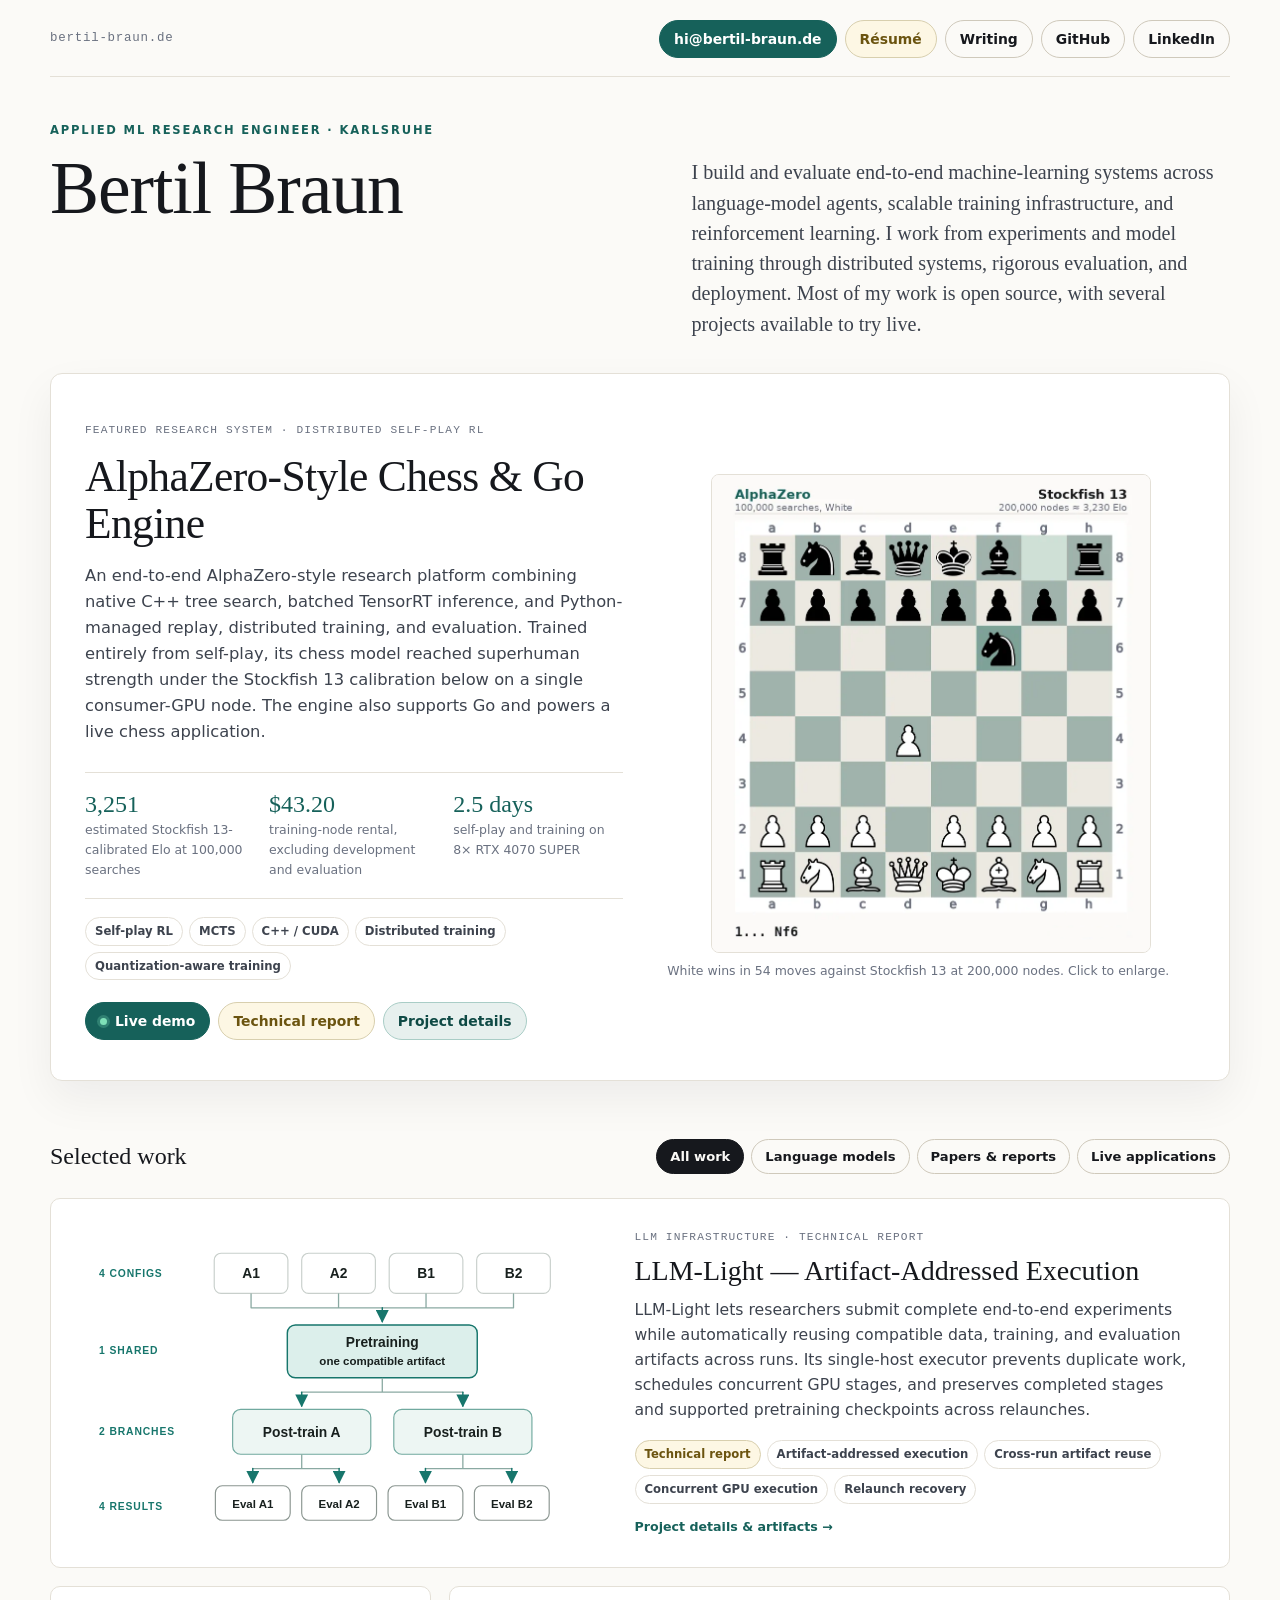
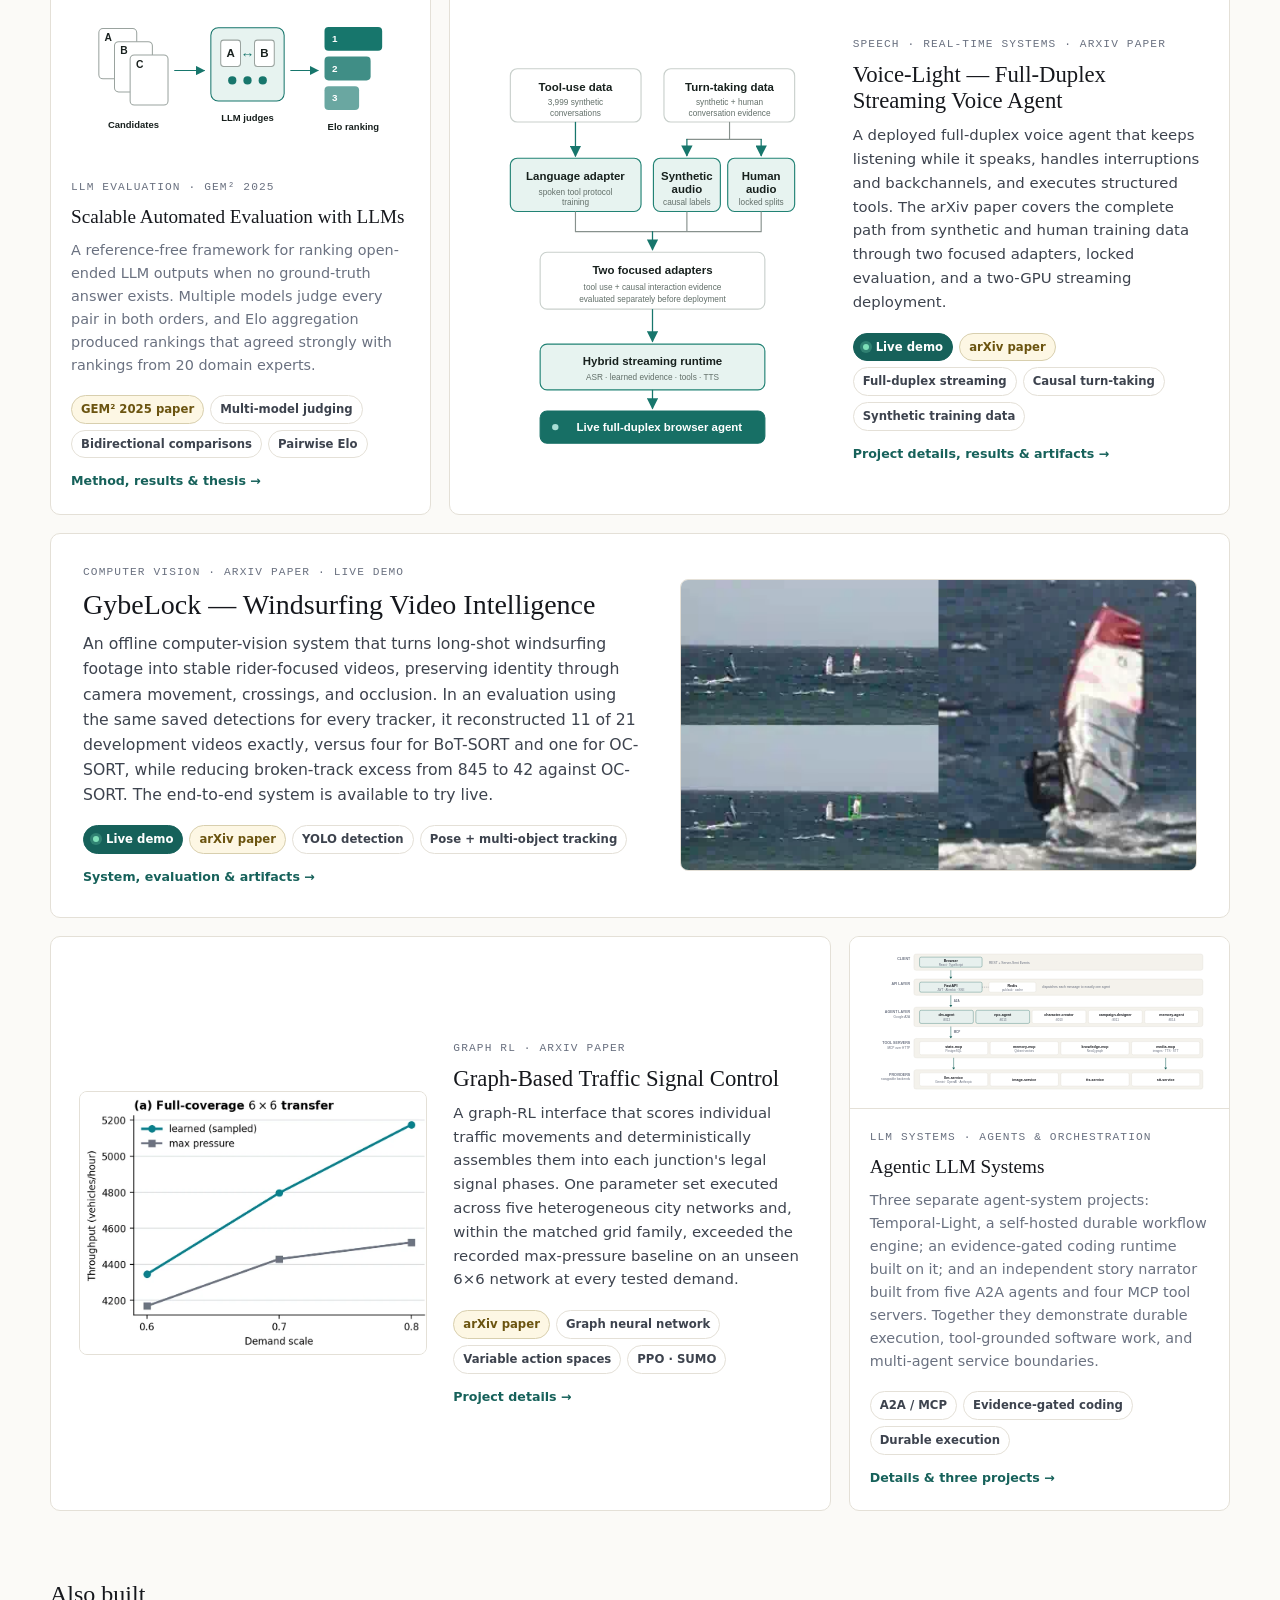
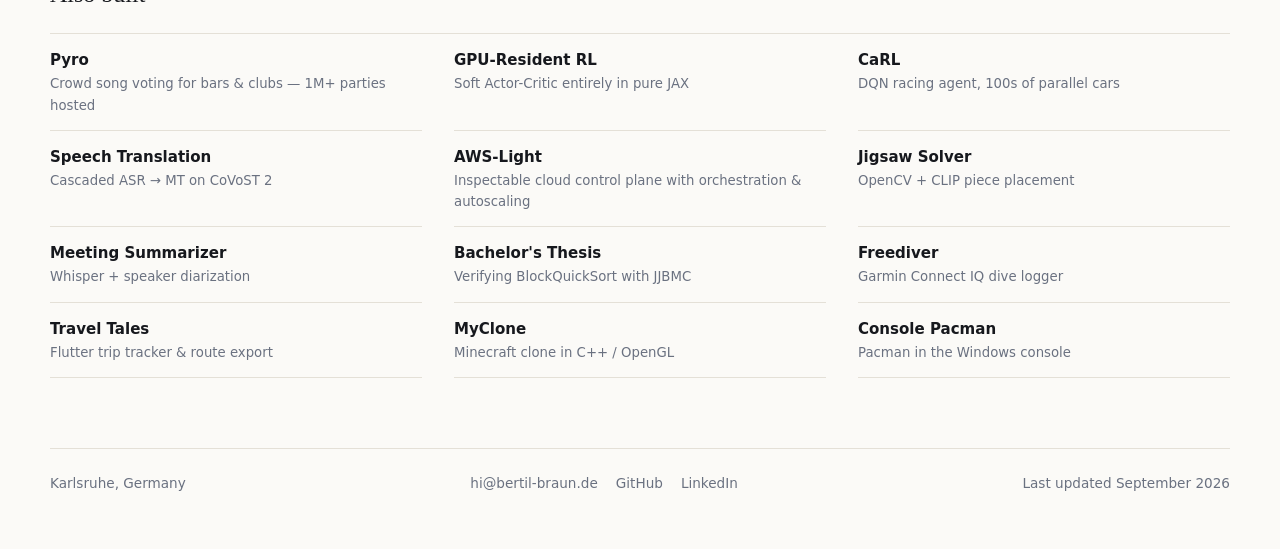
==== commit f392fccd: "Update hosted resume with latest revision" ====
--- a/writing/index.html
+++ b/writing/index.html
@@ -888,7 +888,7 @@
       <a class="wordmark" href="/">bertil-braun.de</a>
       <nav class="contact" aria-label="Contact and profiles">
         <a class="btn primary" href="mailto:hi@bertil-braun.de">hi@bertil-braun.de</a>
-        <a class="btn paper-link" href="assets/bertil-braun-cv.pdf?v=20260927" target="_blank" rel="noopener">Résumé</a>
+        <a class="btn paper-link" href="assets/bertil-braun-cv.pdf?v=20260927-2" target="_blank" rel="noopener">Résumé</a>
         <button class="btn" type="button" id="writing-button" aria-haspopup="dialog" aria-controls="modal">Writing</button>
         <a class="btn" href="https://github.com/BertilBraun" target="_blank" rel="noopener">GitHub</a>
         <a class="btn" href="https://www.linkedin.com/in/bertil-braun" target="_blank" rel="noopener">LinkedIn</a>
@@ -1222,7 +1222,7 @@
           <a class="btn paper-link" href="https://github.com/BertilBraun/Advanced-Techniques-in-Chess-Engines/releases/download/final-chess-report/engineering-efficient-self-play-chess.pdf" target="_blank" rel="noopener">Technical report</a>
           <a class="btn" href="https://github.com/BertilBraun/Advanced-Techniques-in-Chess-Engines" target="_blank" rel="noopener">GitHub repo</a>
           <a class="btn" href="https://huggingface.co/BertilBraun/alphazero-chess" target="_blank" rel="noopener">Model weights</a>
-          <a class="btn accent" href="assets/alphazero-game-74.pgn" download>Game PGN</a>
+          <a class="btn accent" href="/projects/alphazero/games/">All 200 evaluation games</a>
         </div>
         </section>
       </div>
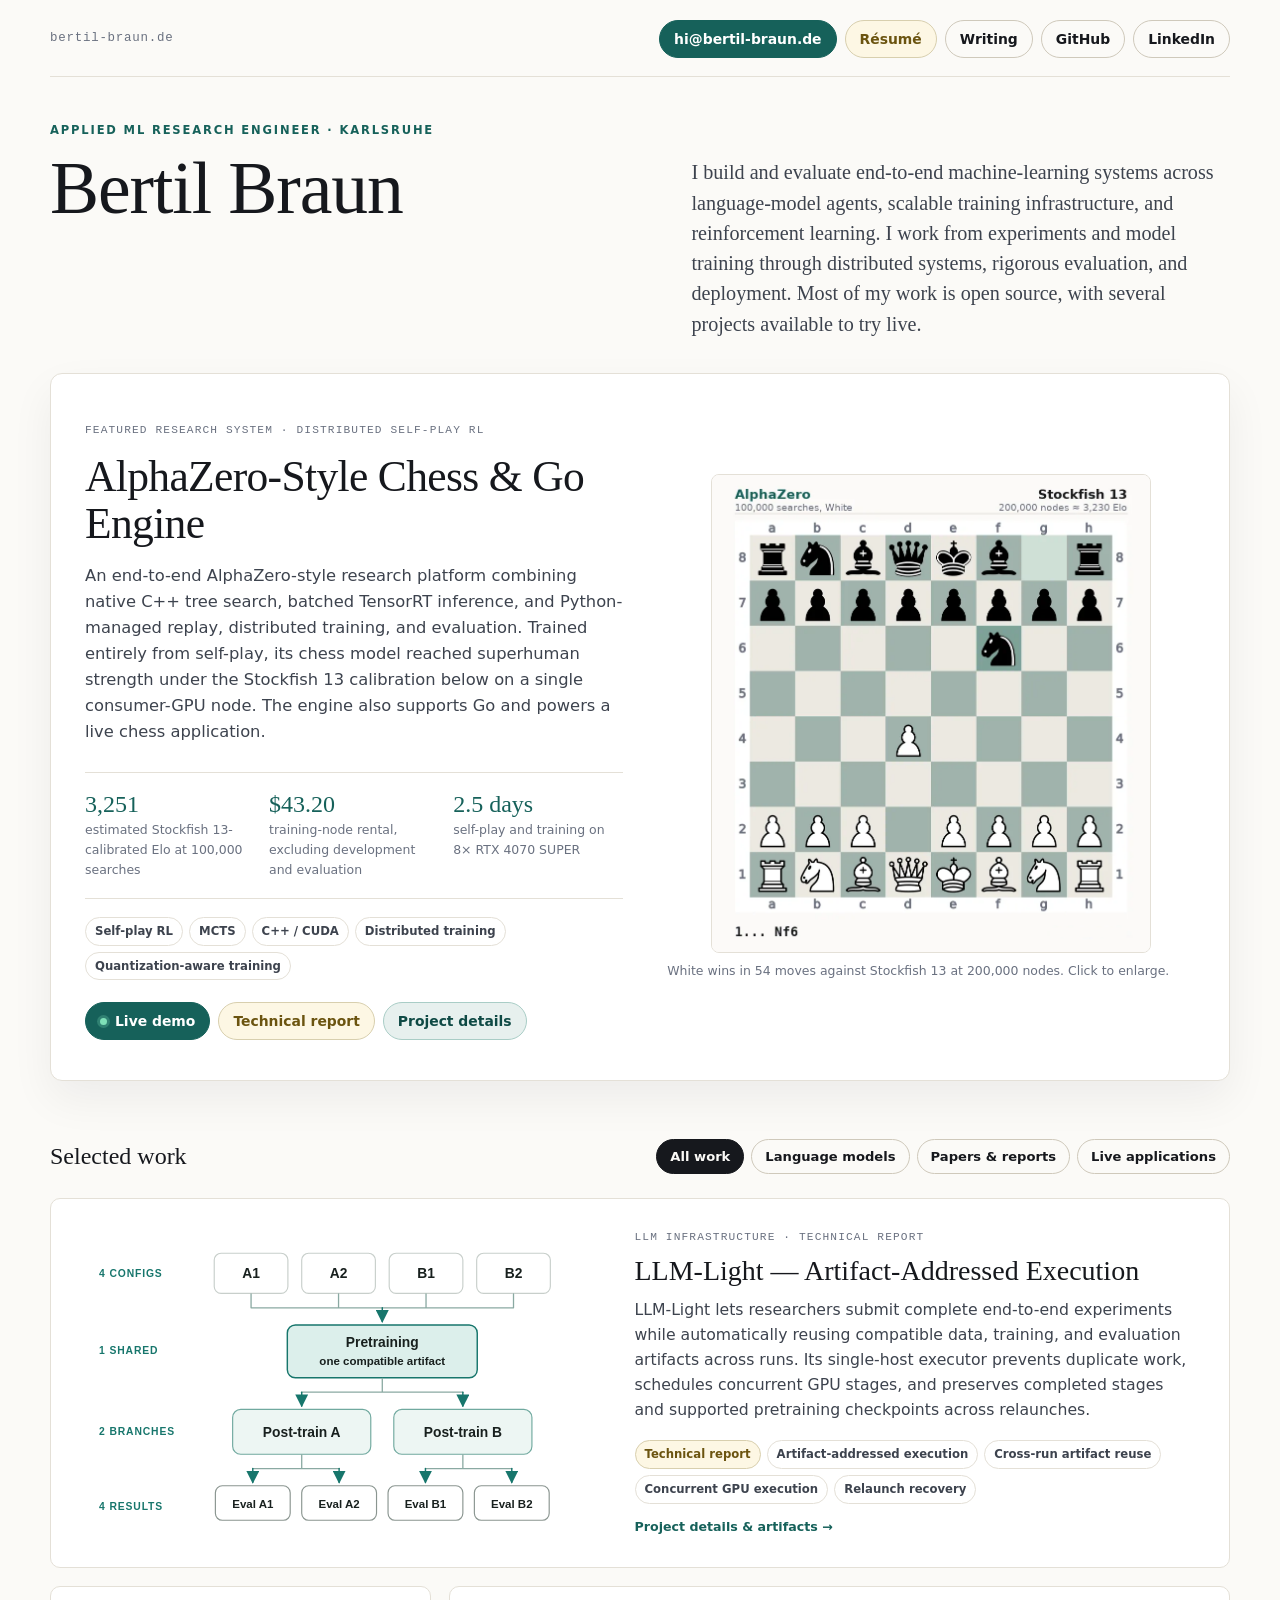
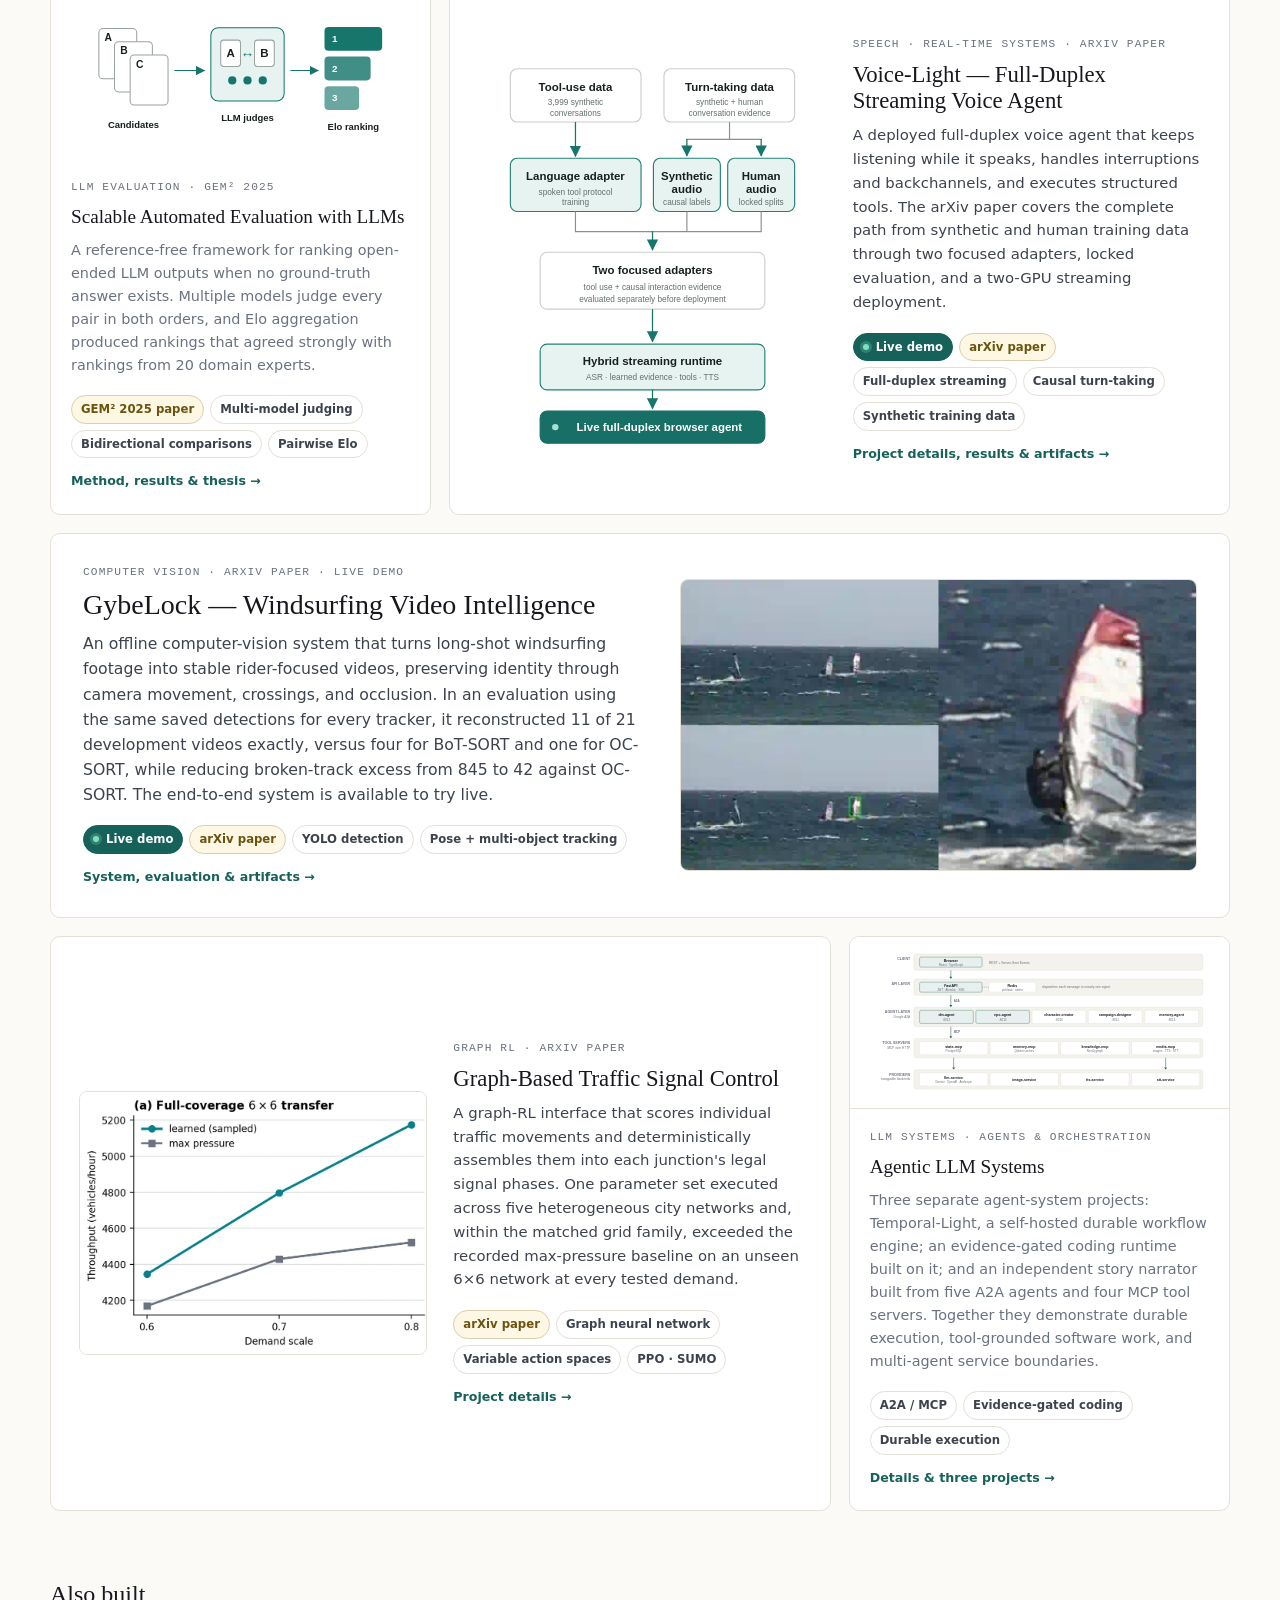
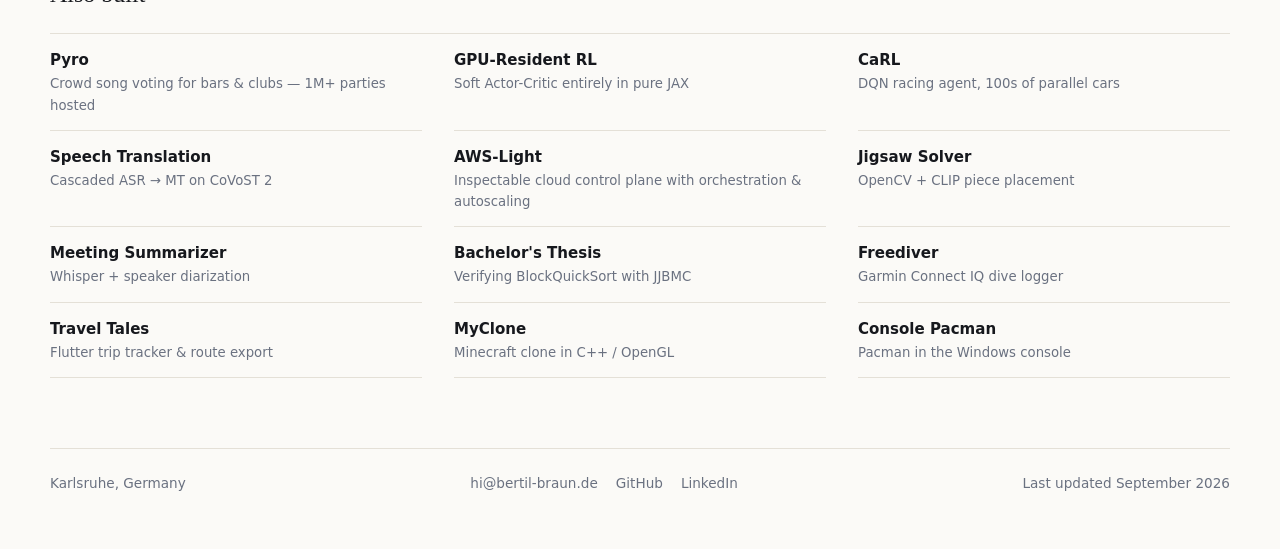
==== commit 8a2a6321: "Redact phone number from public resume" ====
--- a/writing/index.html
+++ b/writing/index.html
@@ -888,7 +888,7 @@
       <a class="wordmark" href="/">bertil-braun.de</a>
       <nav class="contact" aria-label="Contact and profiles">
         <a class="btn primary" href="mailto:hi@bertil-braun.de">hi@bertil-braun.de</a>
-        <a class="btn paper-link" href="assets/bertil-braun-cv.pdf?v=20260927-2" target="_blank" rel="noopener">Résumé</a>
+        <a class="btn paper-link" href="assets/bertil-braun-cv.pdf?v=20260927-public" target="_blank" rel="noopener">Résumé</a>
         <button class="btn" type="button" id="writing-button" aria-haspopup="dialog" aria-controls="modal">Writing</button>
         <a class="btn" href="https://github.com/BertilBraun" target="_blank" rel="noopener">GitHub</a>
         <a class="btn" href="https://www.linkedin.com/in/bertil-braun" target="_blank" rel="noopener">LinkedIn</a>
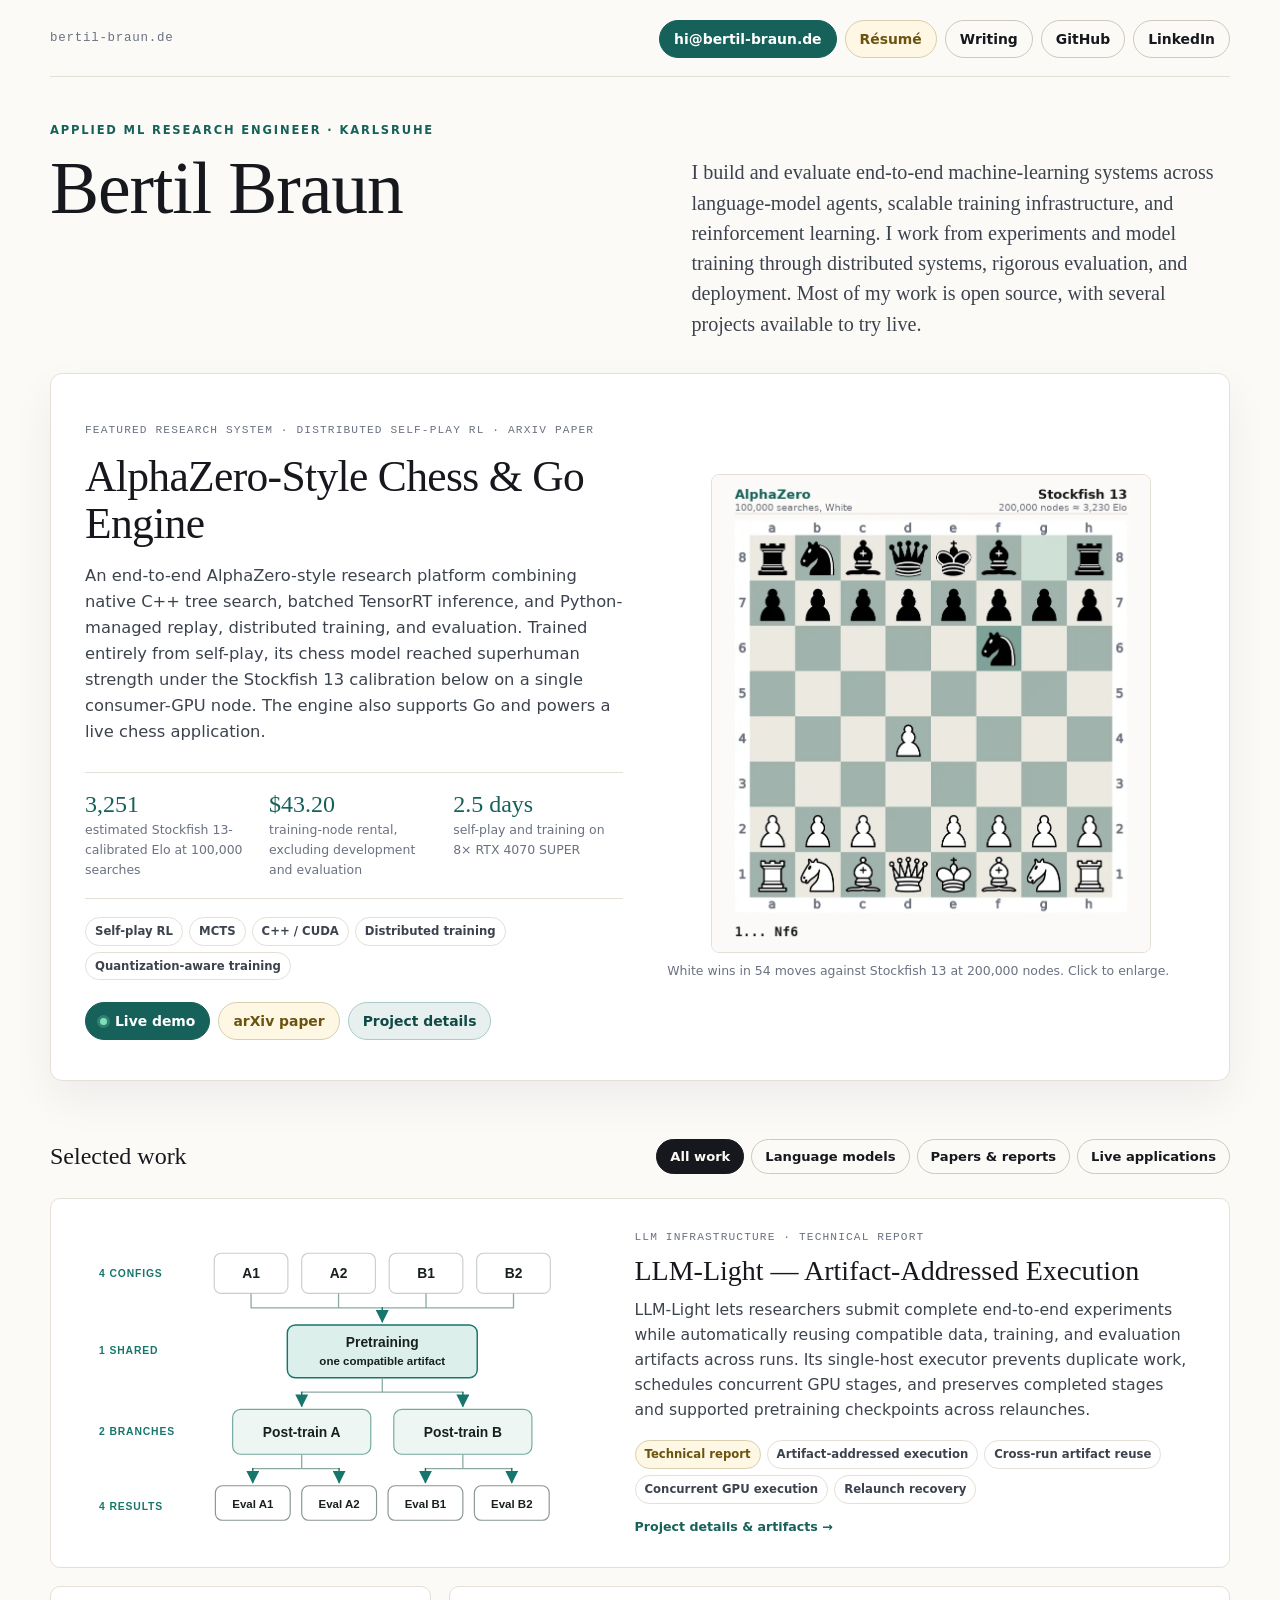
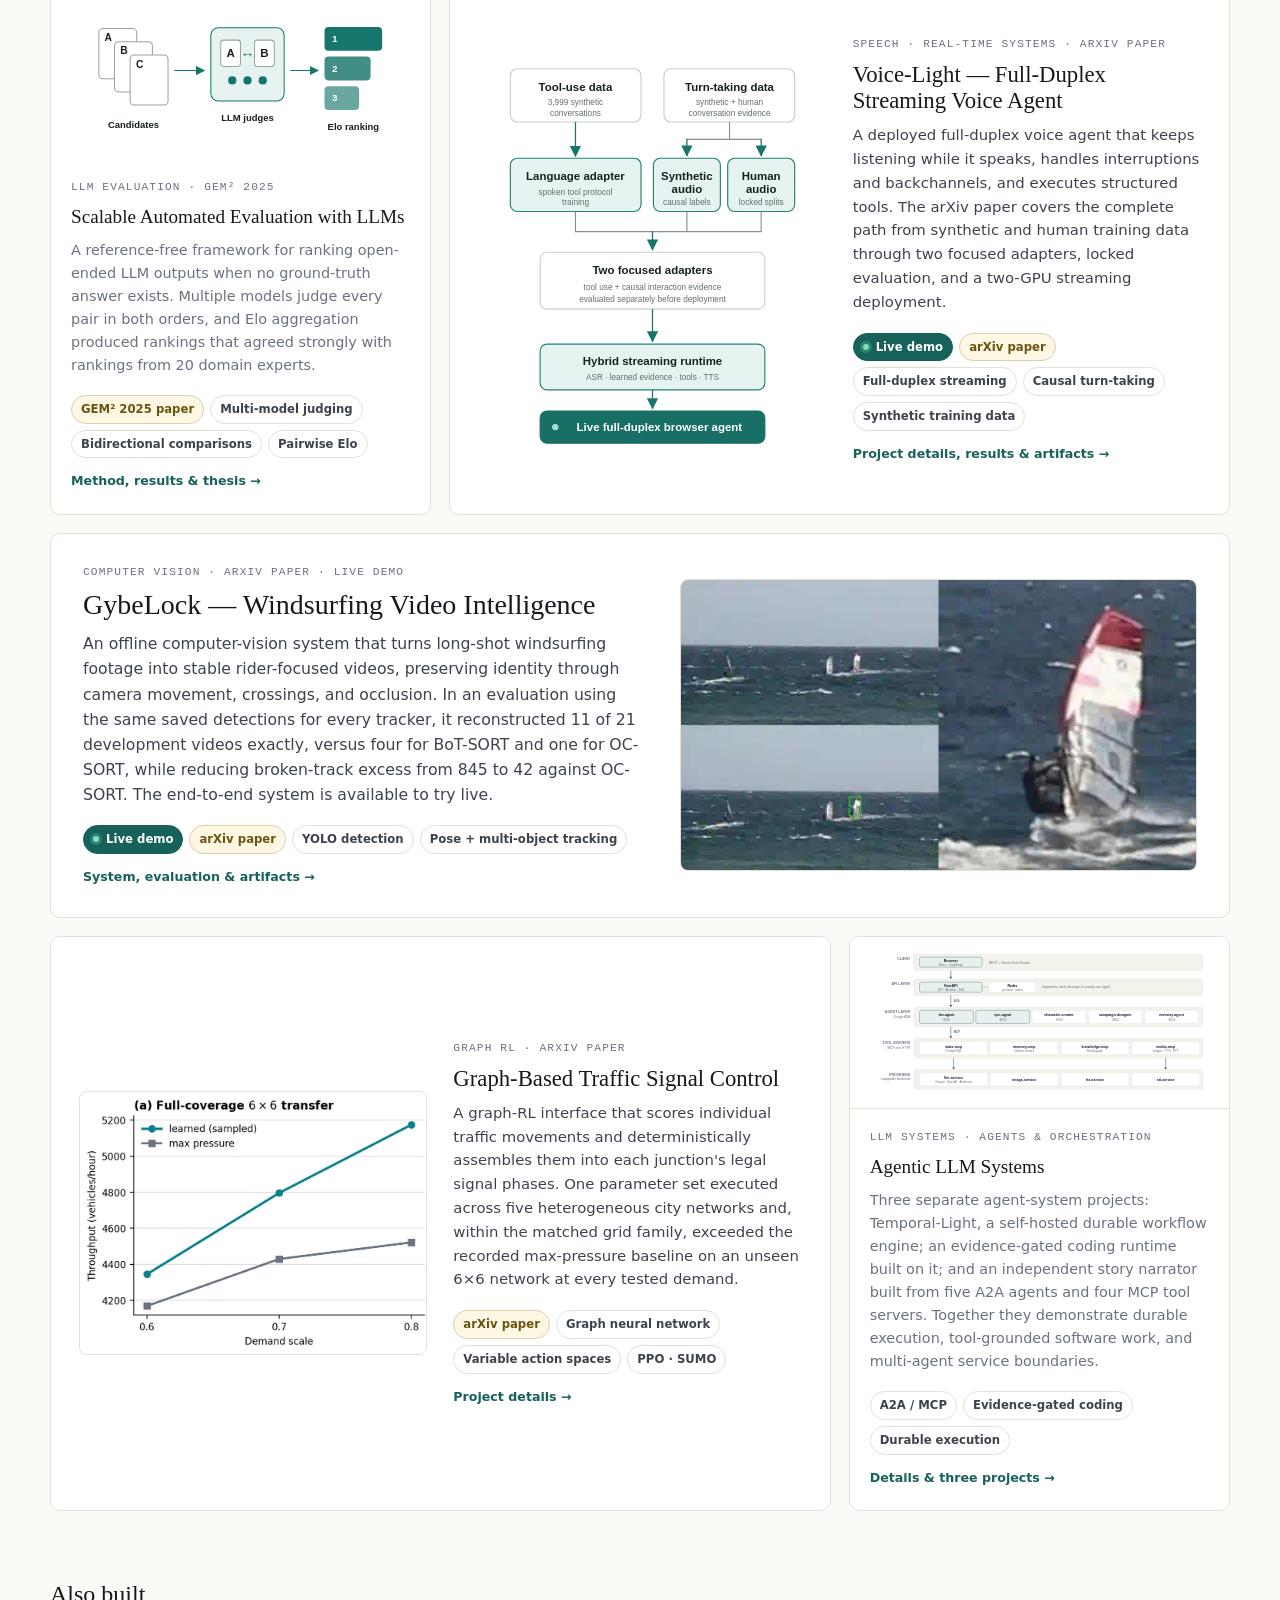
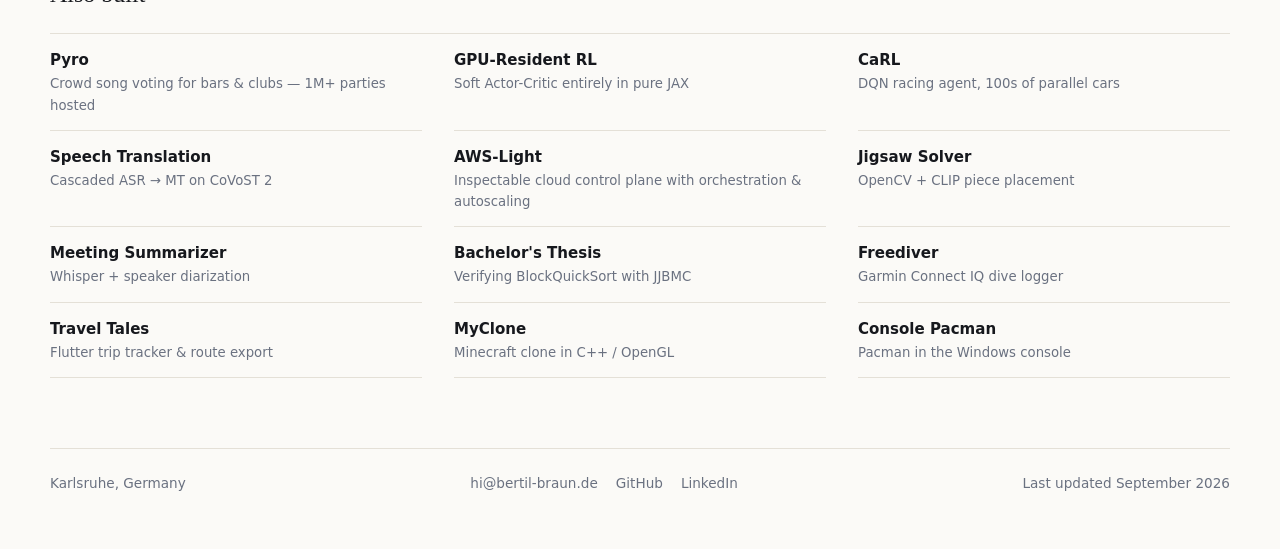
==== commit 4ea2564f: "Link accepted chess paper on arXiv" ====
--- a/writing/index.html
+++ b/writing/index.html
@@ -910,7 +910,7 @@
       <!-- ============ hero project ============ -->
       <article class="hero" data-open="chess">
         <div>
-          <span class="kicker">Featured research system · Distributed self-play RL</span>
+          <span class="kicker">Featured research system · Distributed self-play RL · arXiv paper</span>
           <h2>AlphaZero-Style Chess &amp; Go Engine</h2>
           <p>
             An end-to-end AlphaZero-style research platform combining native C++ tree search,
@@ -935,7 +935,7 @@
             <a class="btn live" href="https://chess.bertil-braun.de/" target="_blank" rel="noopener" data-stop>
               <span class="dot" aria-hidden="true"></span> Live demo
             </a>
-            <a class="btn paper-link" href="https://github.com/BertilBraun/Advanced-Techniques-in-Chess-Engines/releases/download/final-chess-report/engineering-efficient-self-play-chess.pdf" target="_blank" rel="noopener" data-stop>Technical report</a>
+            <a class="btn paper-link" href="https://arxiv.org/abs/2609.37447" target="_blank" rel="noopener" data-stop>arXiv paper</a>
             <a class="btn accent" href="/projects/alphazero/" data-project-link="chess">Project details</a>
           </div>
         </div>
@@ -1133,7 +1133,7 @@
 
   <!-- ==================== detail templates ==================== -->
 
-  <template id="tpl-chess" data-kicker="Self-play reinforcement learning">
+  <template id="tpl-chess" data-kicker="Self-play reinforcement learning · arXiv paper">
     <div class="cols">
       <div>
         <section class="detail-section">
@@ -1204,7 +1204,7 @@
             100 games against each with colours swapped across 50 opening pairs. Ratings use
             <a href="https://www.melonimarco.it/en/2021/03/08/stockfish-and-lc0-test-at-different-number-of-nodes/" target="_blank" rel="noopener">Meloni&#39;s calibration</a>;
             the table’s intervals describe uncertainty from those paired matches. Current
-            unrestricted engines remain substantially stronger. The report provides the full
+            unrestricted engines remain substantially stronger. The paper provides the full
             protocol, experiment results, and limitations.
           </p>
         </section>
@@ -1219,7 +1219,7 @@
           <h3>Demo and artifacts</h3>
         <div class="actions">
           <a class="btn live" href="https://chess.bertil-braun.de/" target="_blank" rel="noopener"><span class="dot" aria-hidden="true"></span> Live demo</a>
-          <a class="btn paper-link" href="https://github.com/BertilBraun/Advanced-Techniques-in-Chess-Engines/releases/download/final-chess-report/engineering-efficient-self-play-chess.pdf" target="_blank" rel="noopener">Technical report</a>
+          <a class="btn paper-link" href="https://arxiv.org/abs/2609.37447" target="_blank" rel="noopener">arXiv paper</a>
           <a class="btn" href="https://github.com/BertilBraun/Advanced-Techniques-in-Chess-Engines" target="_blank" rel="noopener">GitHub repo</a>
           <a class="btn" href="https://huggingface.co/BertilBraun/alphazero-chess" target="_blank" rel="noopener">Model weights</a>
           <a class="btn accent" href="/projects/alphazero/games/">All 200 evaluation games</a>
@@ -1228,7 +1228,7 @@
       </div>
       <div class="modal-media">
         <figure>
-          <button class="shot" type="button" data-src="assets/az-training-progress.svg" data-caption="Figure 11 from the technical report: smoothed 64-search training ladders across five chess campaigns. The final recipe reaches a higher plateau in 2.5 effective training days; the preceding baseline is plotted through three effective training days. These curves use a smaller search budget than the 100,000-search headline evaluation.">
+          <button class="shot" type="button" data-src="assets/az-training-progress.svg" data-caption="Figure 11 from the paper: smoothed 64-search training ladders across five chess campaigns. The final recipe reaches a higher plateau in 2.5 effective training days; the preceding baseline is plotted through three effective training days. These curves use a smaller search budget than the 100,000-search headline evaluation.">
             <img src="assets/az-training-progress.svg" alt="Five smoothed training curves: the final chess recipe reaches a higher 64-search ladder Elo in 2.5 days than earlier training campaigns" width="841" height="451" loading="lazy">
           </button>
           <figcaption>Training progress across five runs (Figure 11). Smoothed 64-search ladder results, distinct from the 100,000-search headline evaluation. Click to enlarge.</figcaption>
@@ -1792,11 +1792,11 @@
     <div class="writing-list">
       <article class="writing-item">
         <div>
-          <p class="writing-meta">Technical report · Self-play RL · 2026</p>
+          <p class="writing-meta">arXiv paper · Self-play RL · 2026</p>
           <h3>Engineering Efficient Self-Play Chess: Search, Replay, and Throughput Under Limited Compute</h3>
           <p class="writing-summary">The search, replay, and distributed training system behind superhuman chess learned entirely from self-play on eight consumer GPUs.</p>
         </div>
-        <a class="btn paper-link" href="https://github.com/BertilBraun/Advanced-Techniques-in-Chess-Engines/releases/download/final-chess-report/engineering-efficient-self-play-chess.pdf" target="_blank" rel="noopener">Technical report</a>
+        <a class="btn paper-link" href="https://arxiv.org/abs/2609.37447" target="_blank" rel="noopener">arXiv paper</a>
       </article>
       <article class="writing-item">
         <div>
@@ -1887,7 +1887,7 @@
           path: '/projects/alphazero/',
           title: 'AlphaZero-Style Chess & Go Engine — Bertil Braun',
           heading: 'AlphaZero-Style Chess & Go Engine',
-          description: 'A native C++ and distributed self-play learning system reaching superhuman calibrated chess strength in 2.5 days on eight consumer GPUs, with a live application and technical report.'
+          description: 'A native C++ and distributed self-play learning system reaching superhuman calibrated chess strength in 2.5 days on eight consumer GPUs, with a live application and arXiv paper.'
         },
         'llm-light': {
           path: '/projects/llm-light/',
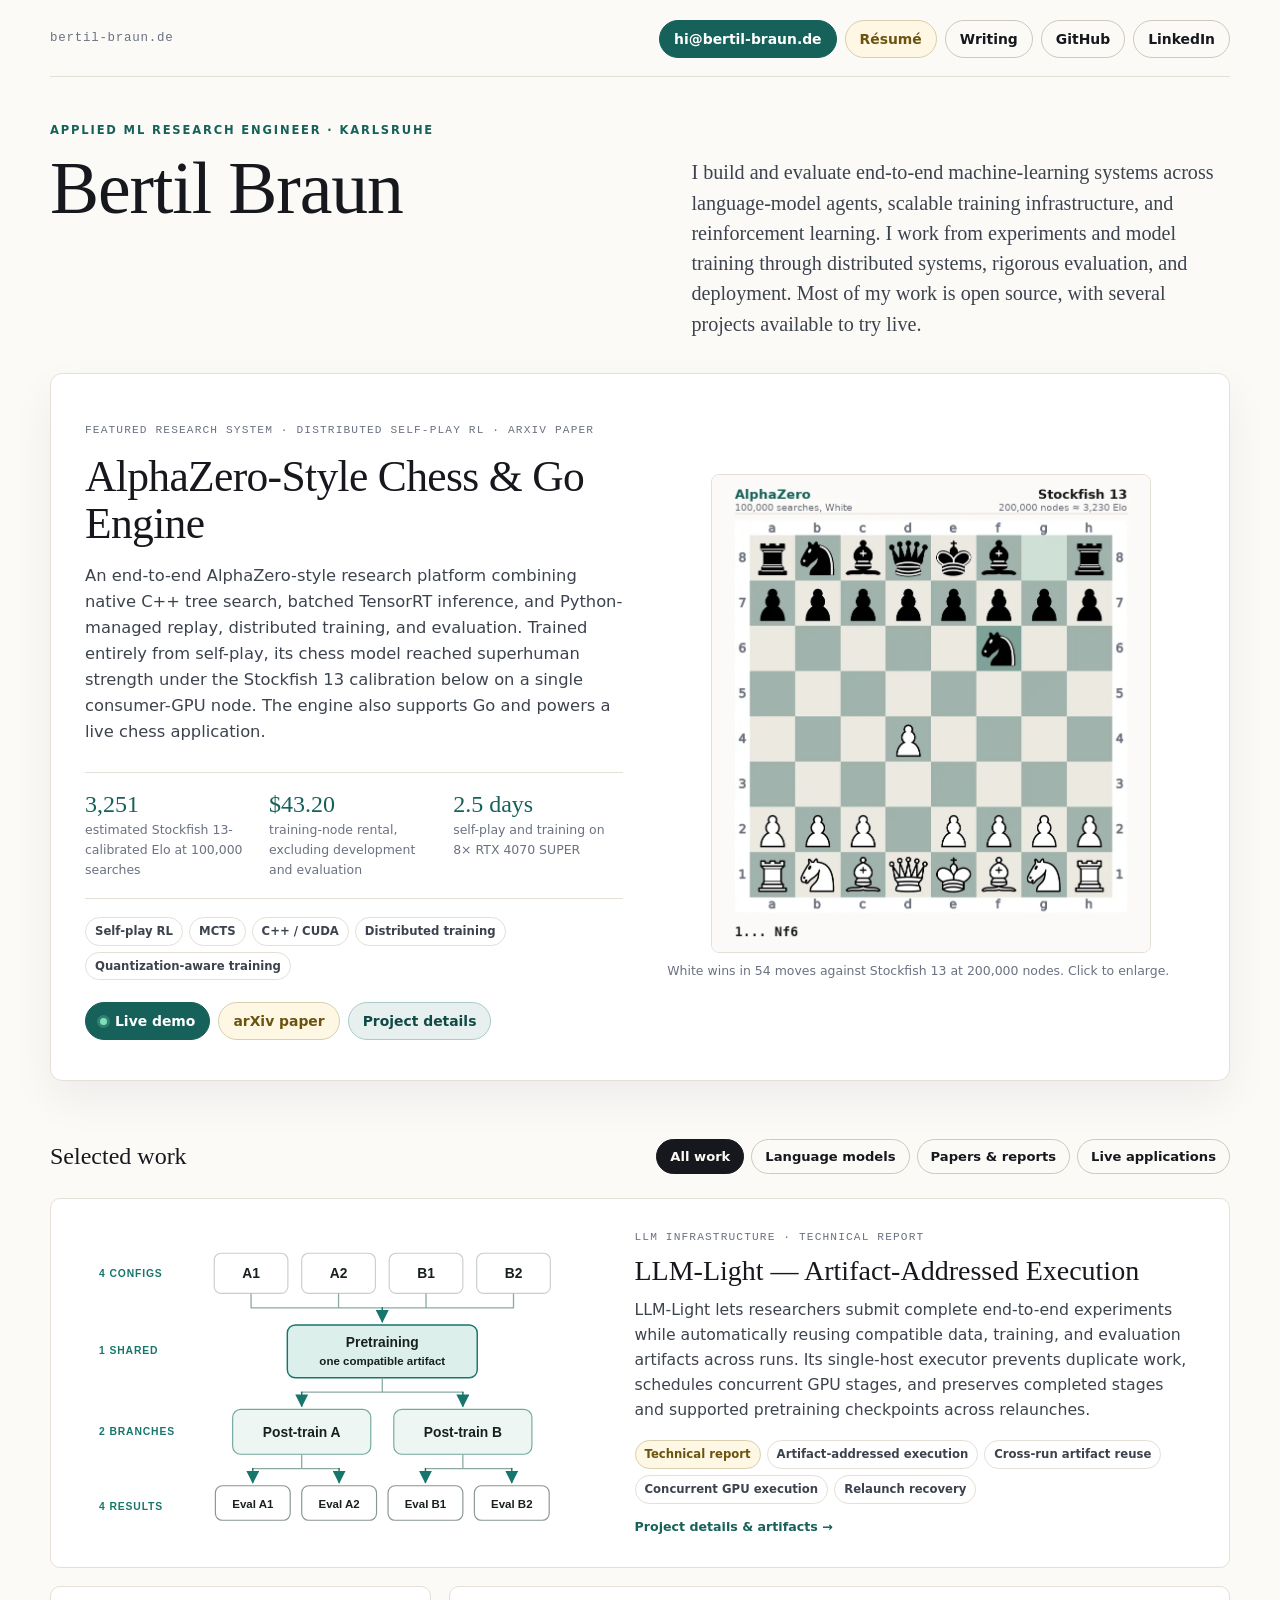
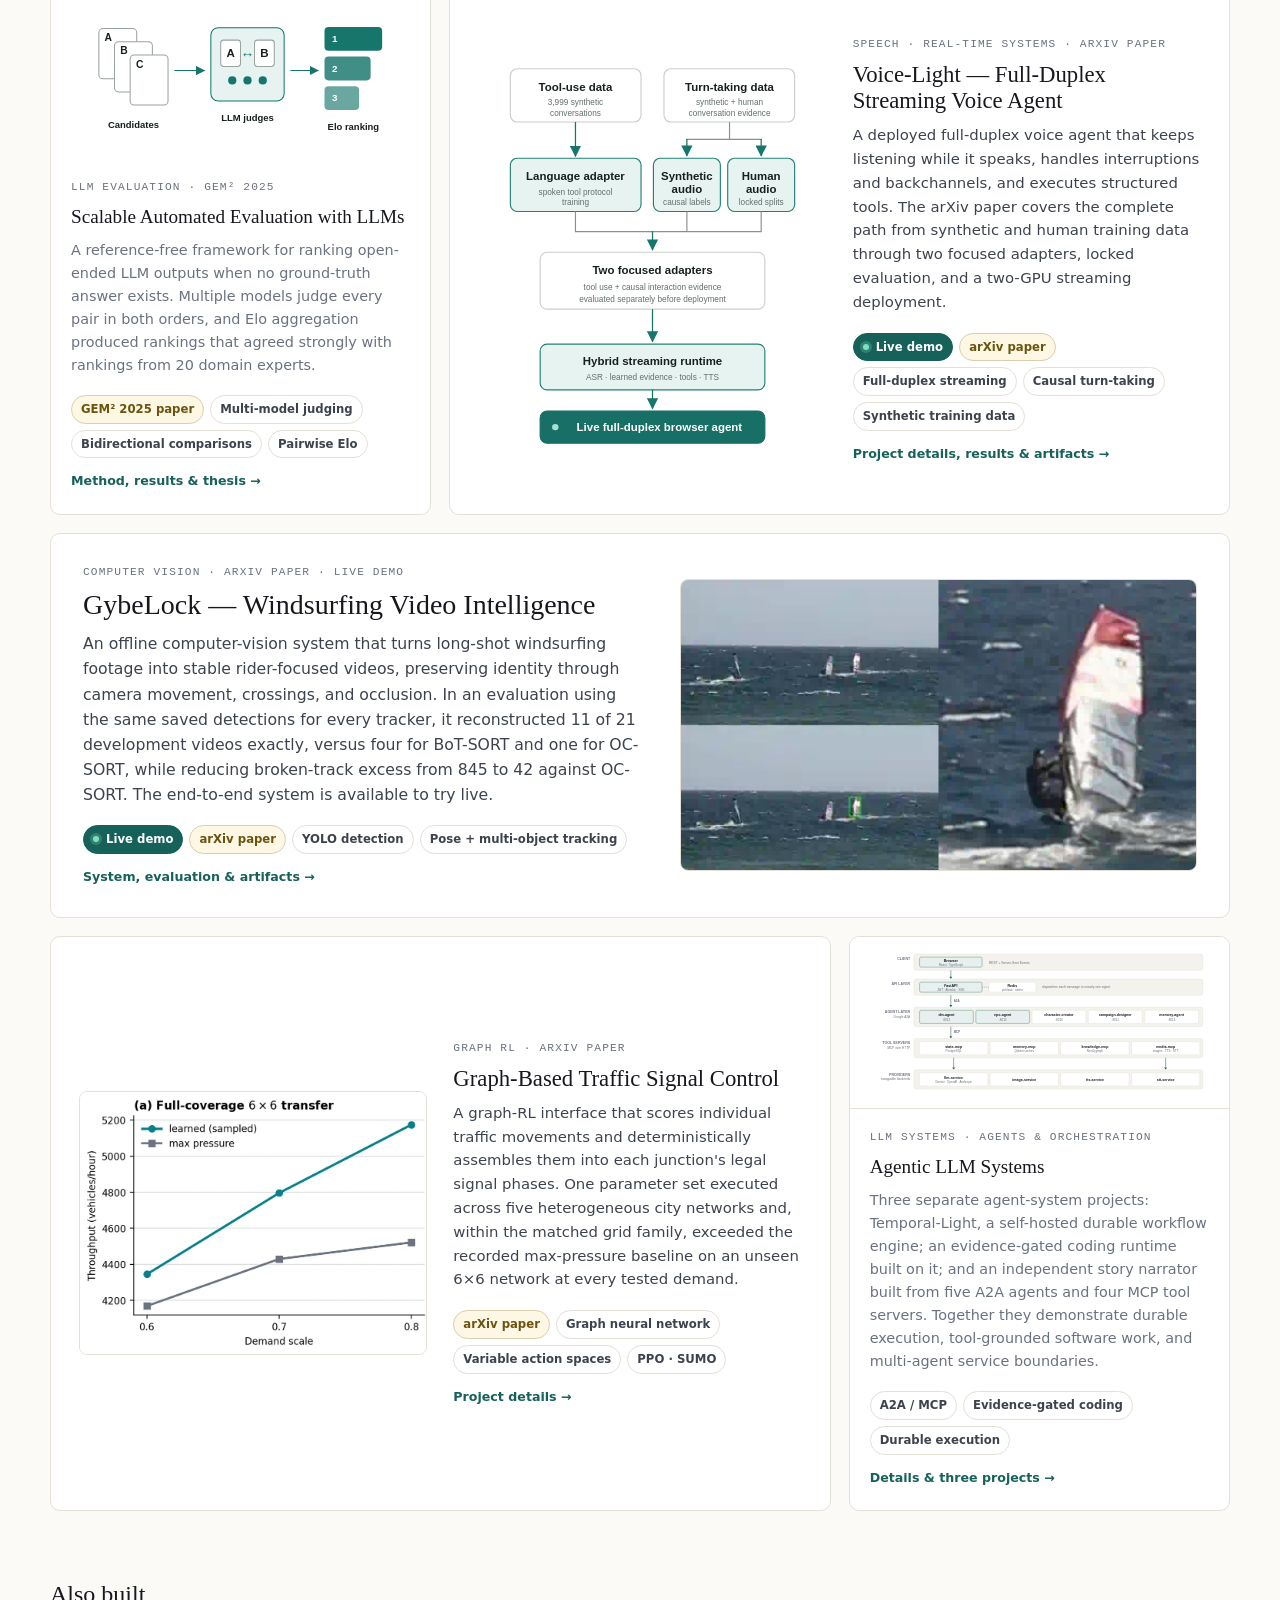
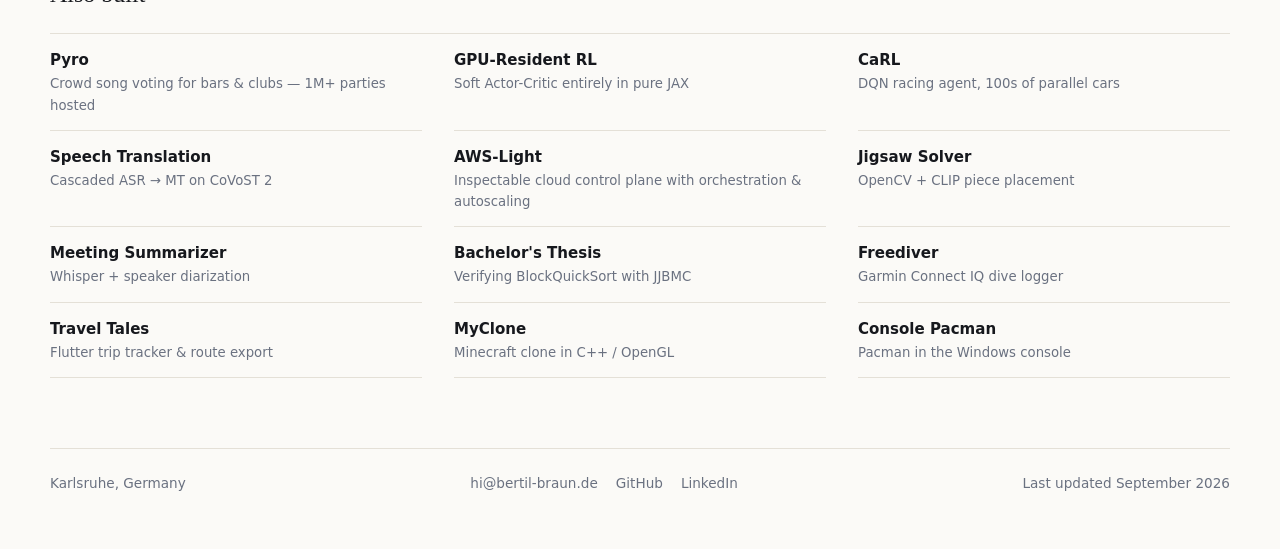
==== commit d50092f1: "Publish updated redacted resume" ====
--- a/writing/index.html
+++ b/writing/index.html
@@ -888,7 +888,7 @@
       <a class="wordmark" href="/">bertil-braun.de</a>
       <nav class="contact" aria-label="Contact and profiles">
         <a class="btn primary" href="mailto:hi@bertil-braun.de">hi@bertil-braun.de</a>
-        <a class="btn paper-link" href="assets/bertil-braun-cv.pdf?v=20260927-public" target="_blank" rel="noopener">Résumé</a>
+        <a class="btn paper-link" href="assets/bertil-braun-cv.pdf?v=20260930-public" target="_blank" rel="noopener">Résumé</a>
         <button class="btn" type="button" id="writing-button" aria-haspopup="dialog" aria-controls="modal">Writing</button>
         <a class="btn" href="https://github.com/BertilBraun" target="_blank" rel="noopener">GitHub</a>
         <a class="btn" href="https://www.linkedin.com/in/bertil-braun" target="_blank" rel="noopener">LinkedIn</a>
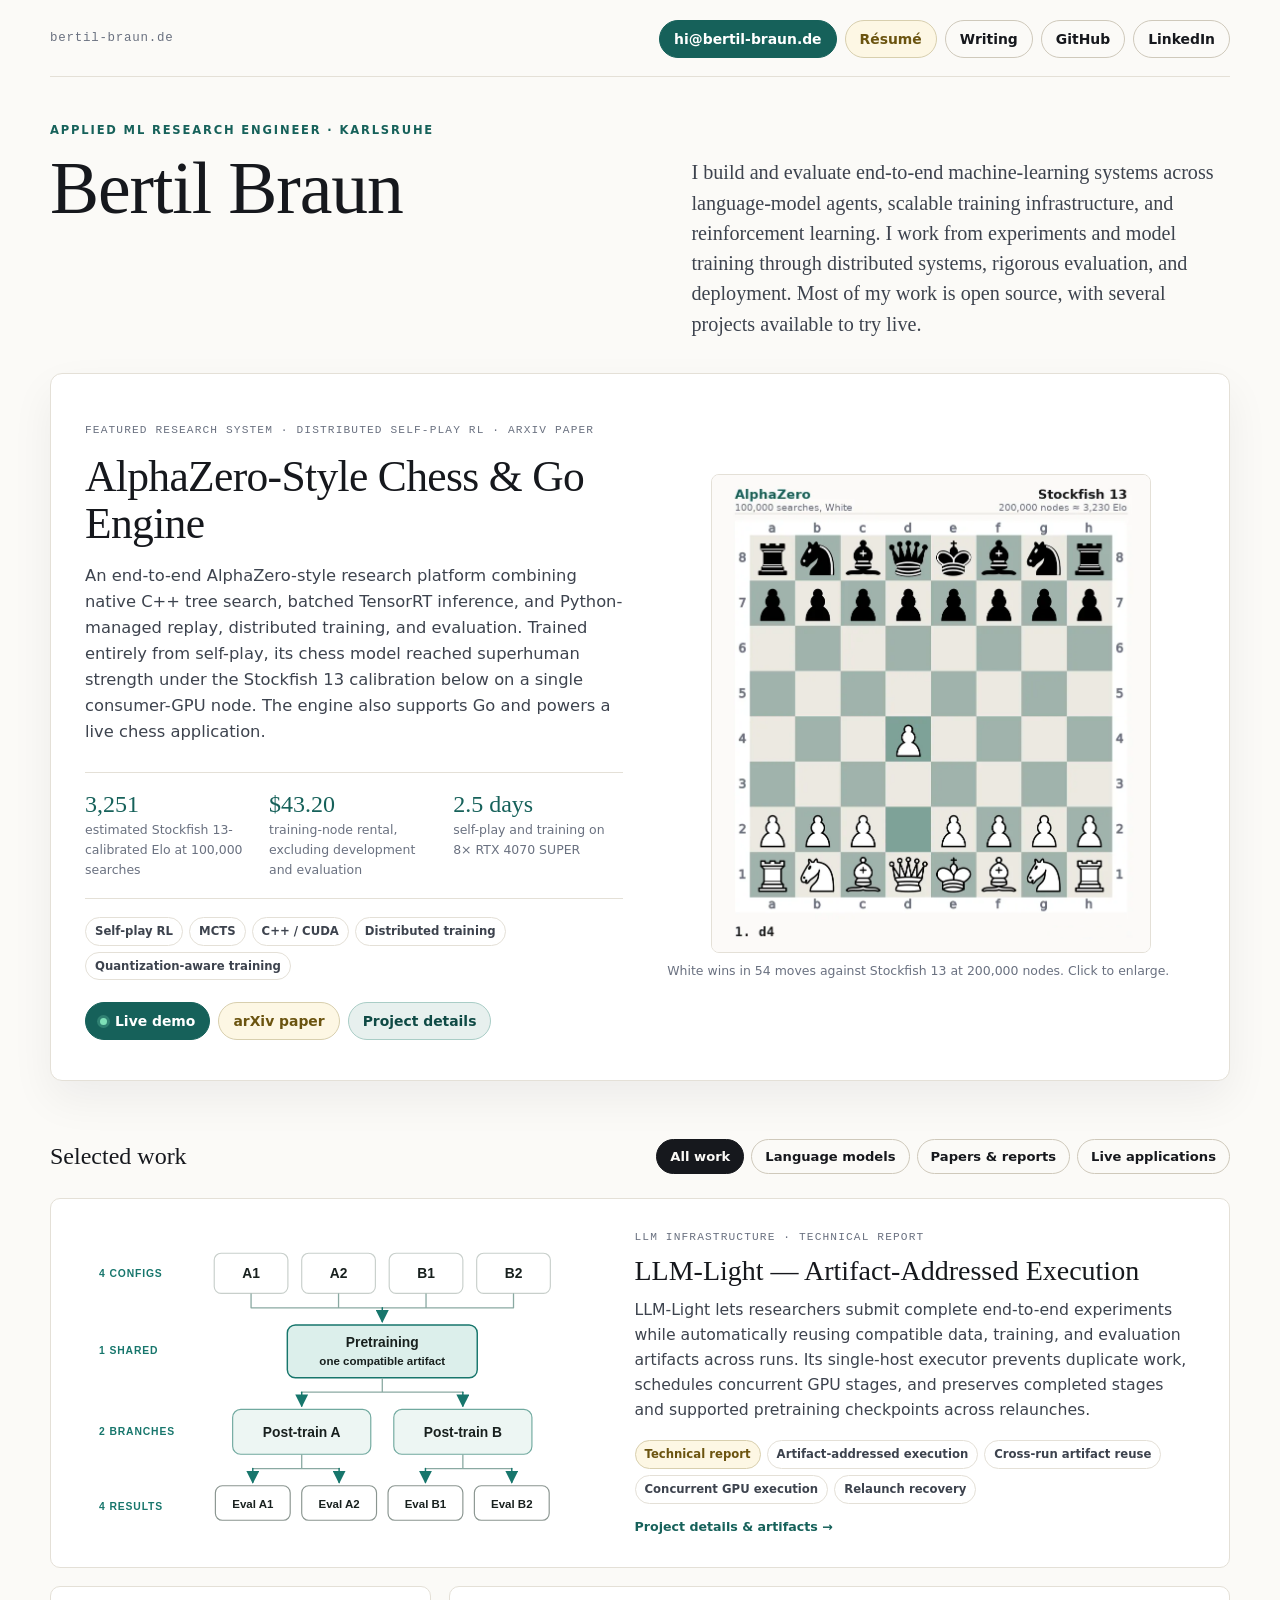
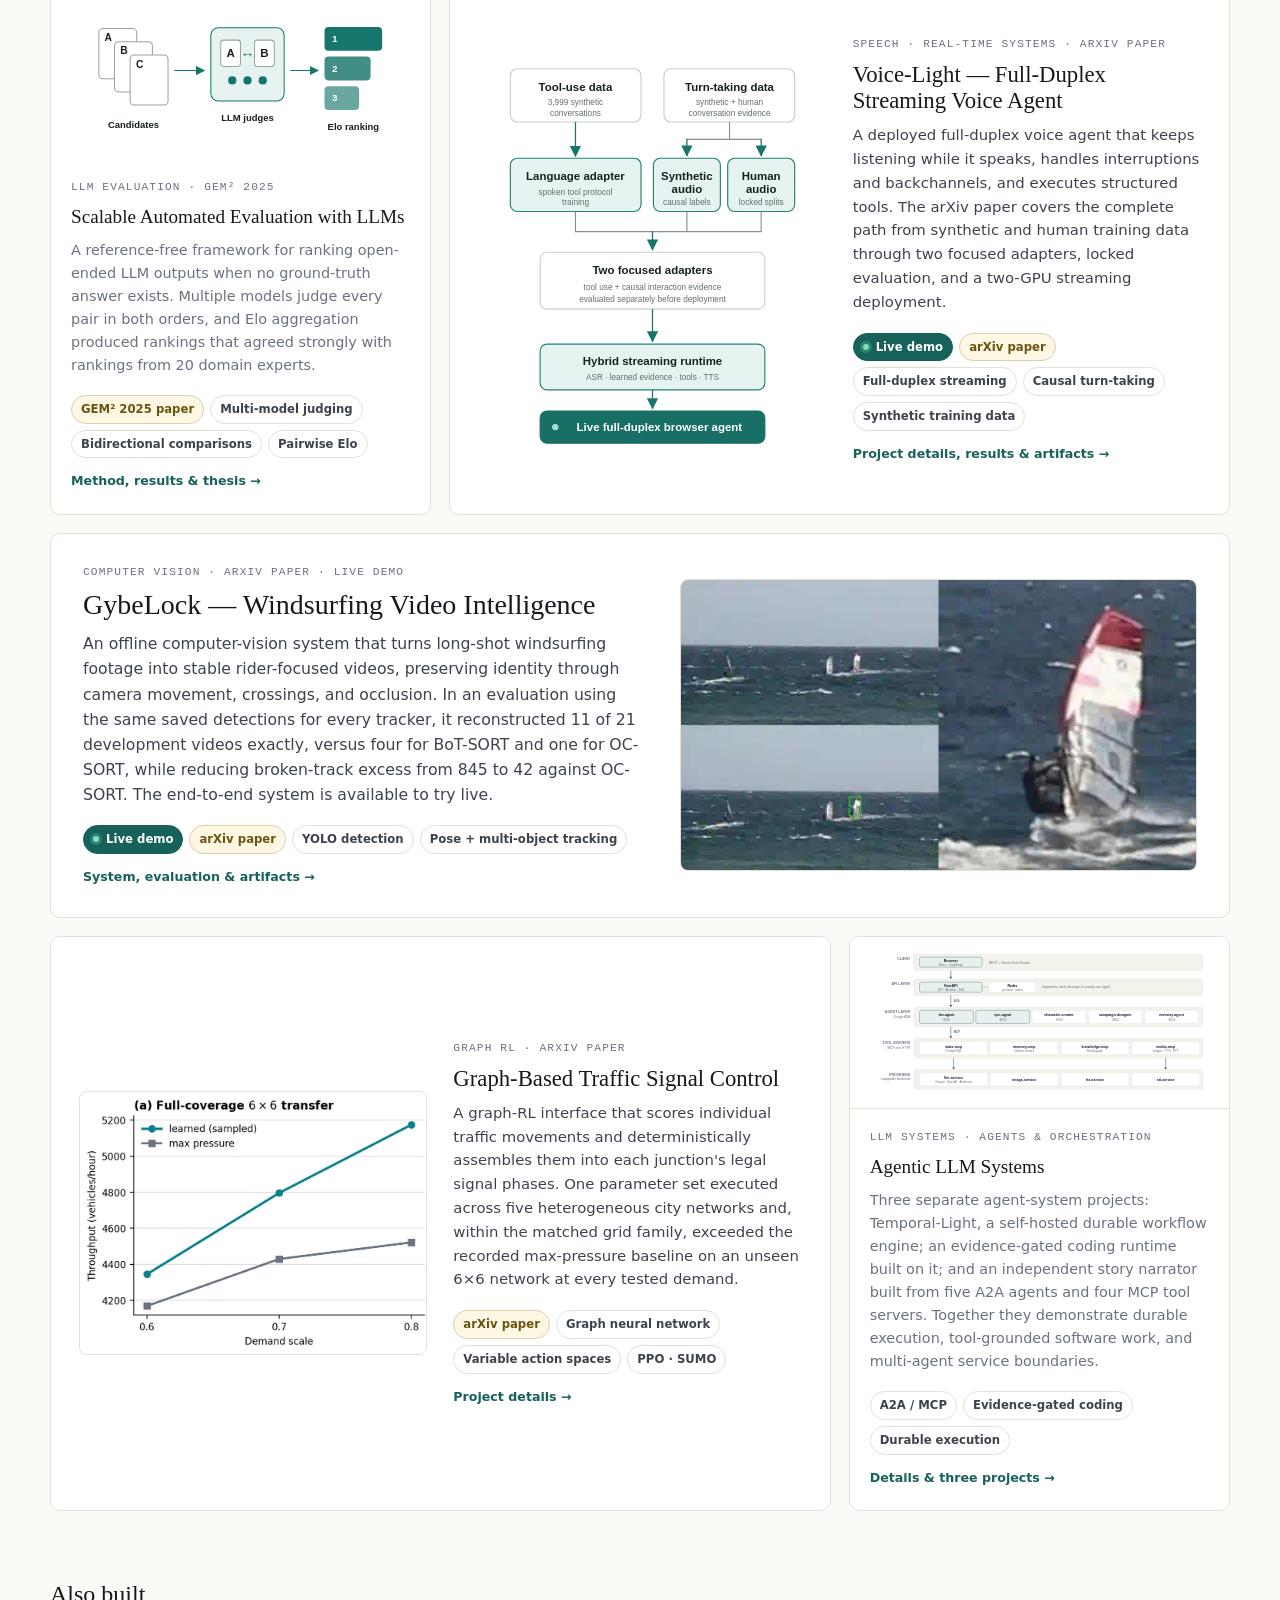
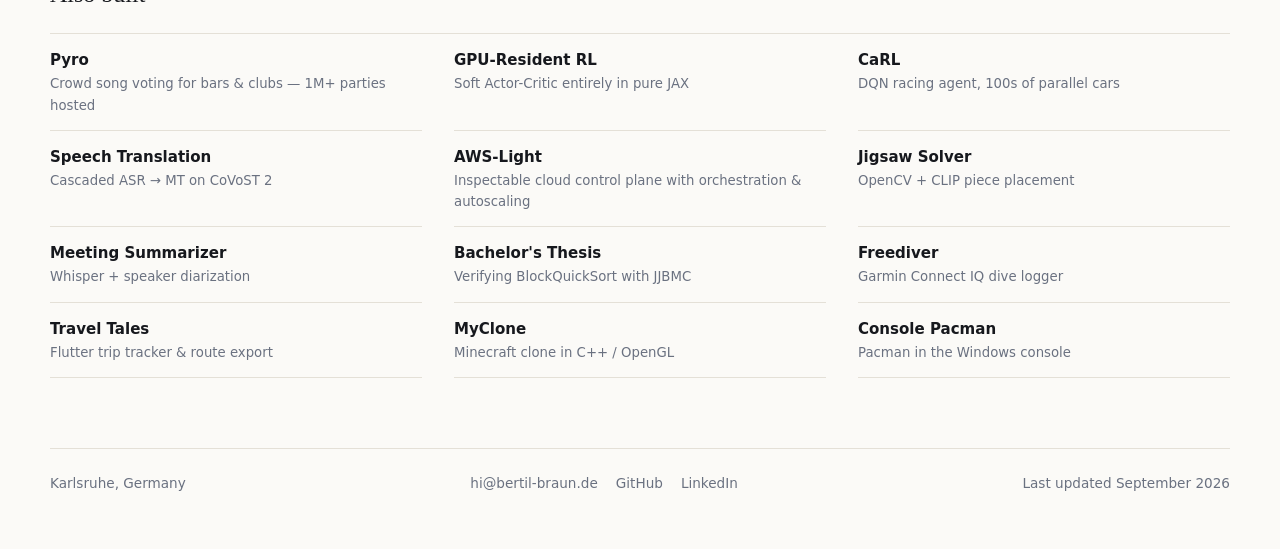
==== commit 794e9a07: "Point AlphaZero repository link to new GitHub slug" ====
--- a/writing/index.html
+++ b/writing/index.html
@@ -1220,7 +1220,7 @@
         <div class="actions">
           <a class="btn live" href="https://chess.bertil-braun.de/" target="_blank" rel="noopener"><span class="dot" aria-hidden="true"></span> Live demo</a>
           <a class="btn paper-link" href="https://arxiv.org/abs/2609.37447" target="_blank" rel="noopener">arXiv paper</a>
-          <a class="btn" href="https://github.com/BertilBraun/Advanced-Techniques-in-Chess-Engines" target="_blank" rel="noopener">GitHub repo</a>
+          <a class="btn" href="https://github.com/BertilBraun/alphazero-chess" target="_blank" rel="noopener">GitHub repo</a>
           <a class="btn" href="https://huggingface.co/BertilBraun/alphazero-chess" target="_blank" rel="noopener">Model weights</a>
           <a class="btn accent" href="/projects/alphazero/games/">All 200 evaluation games</a>
         </div>
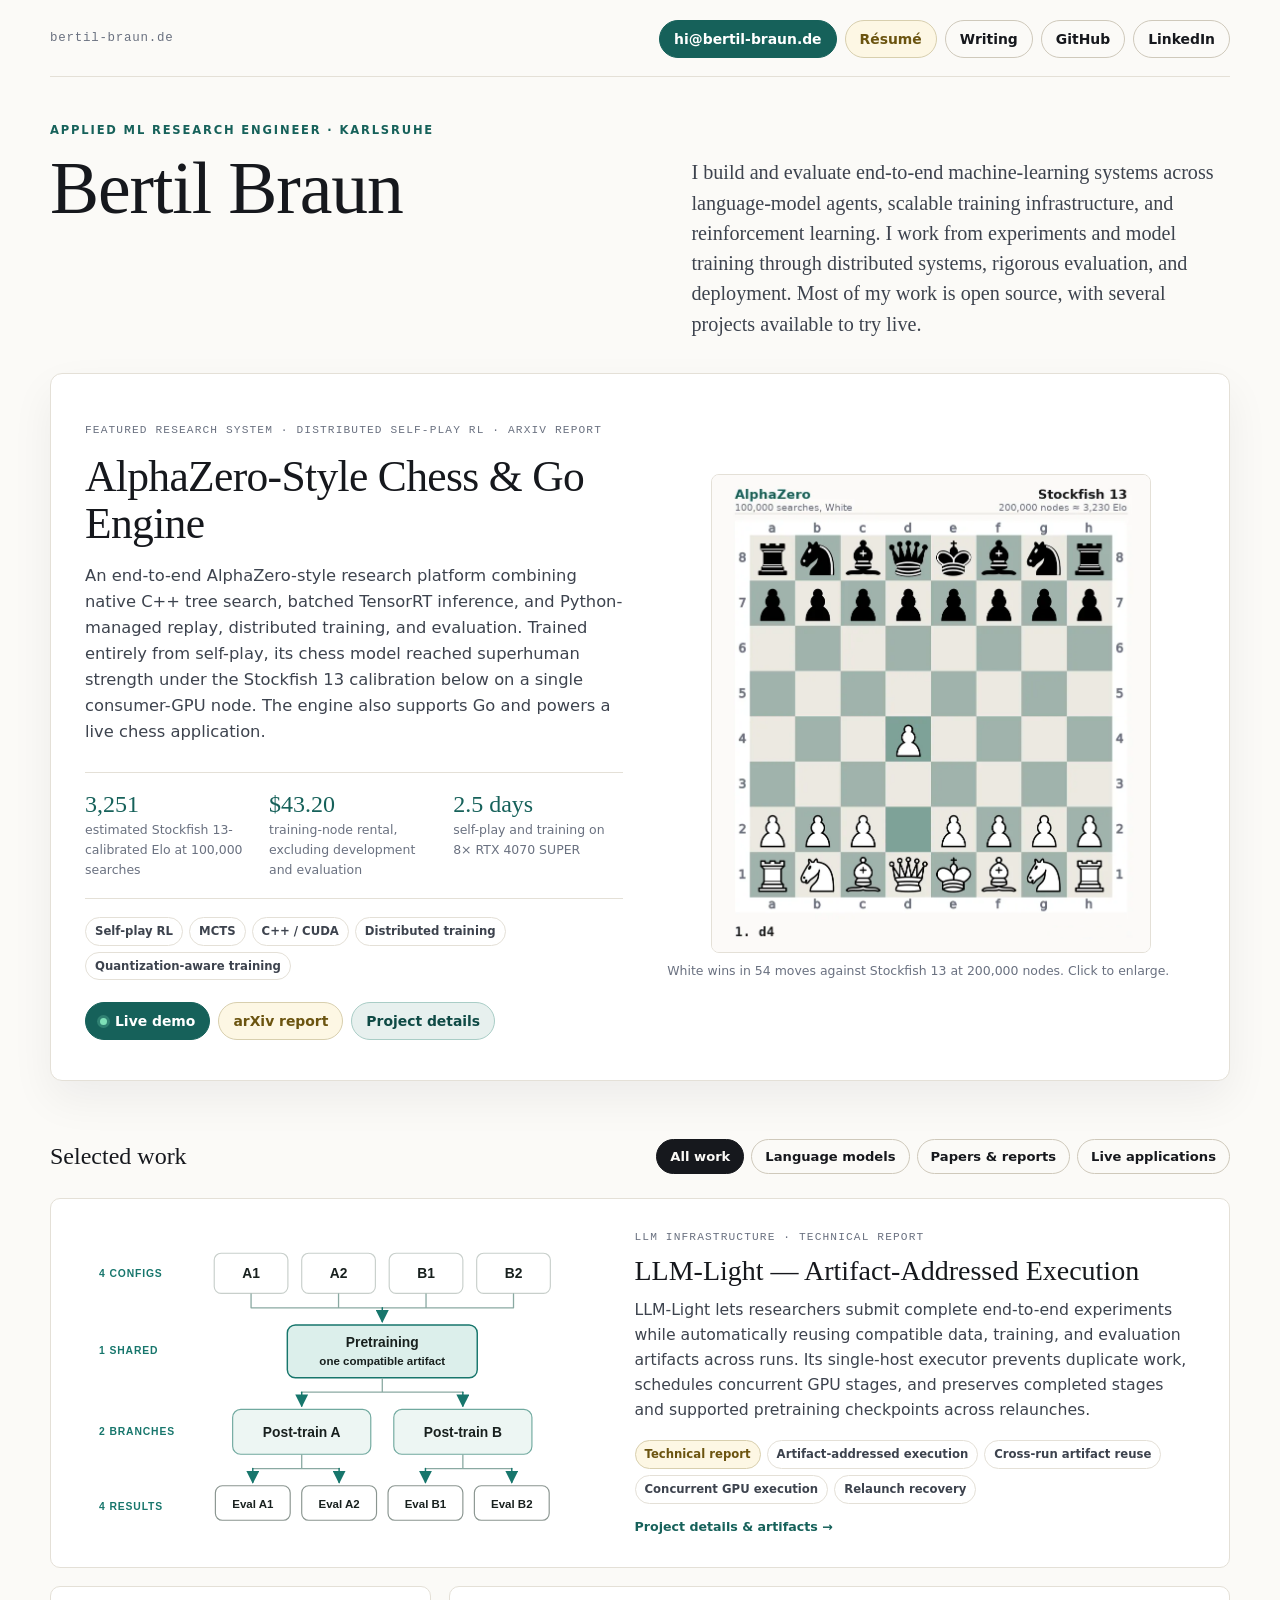
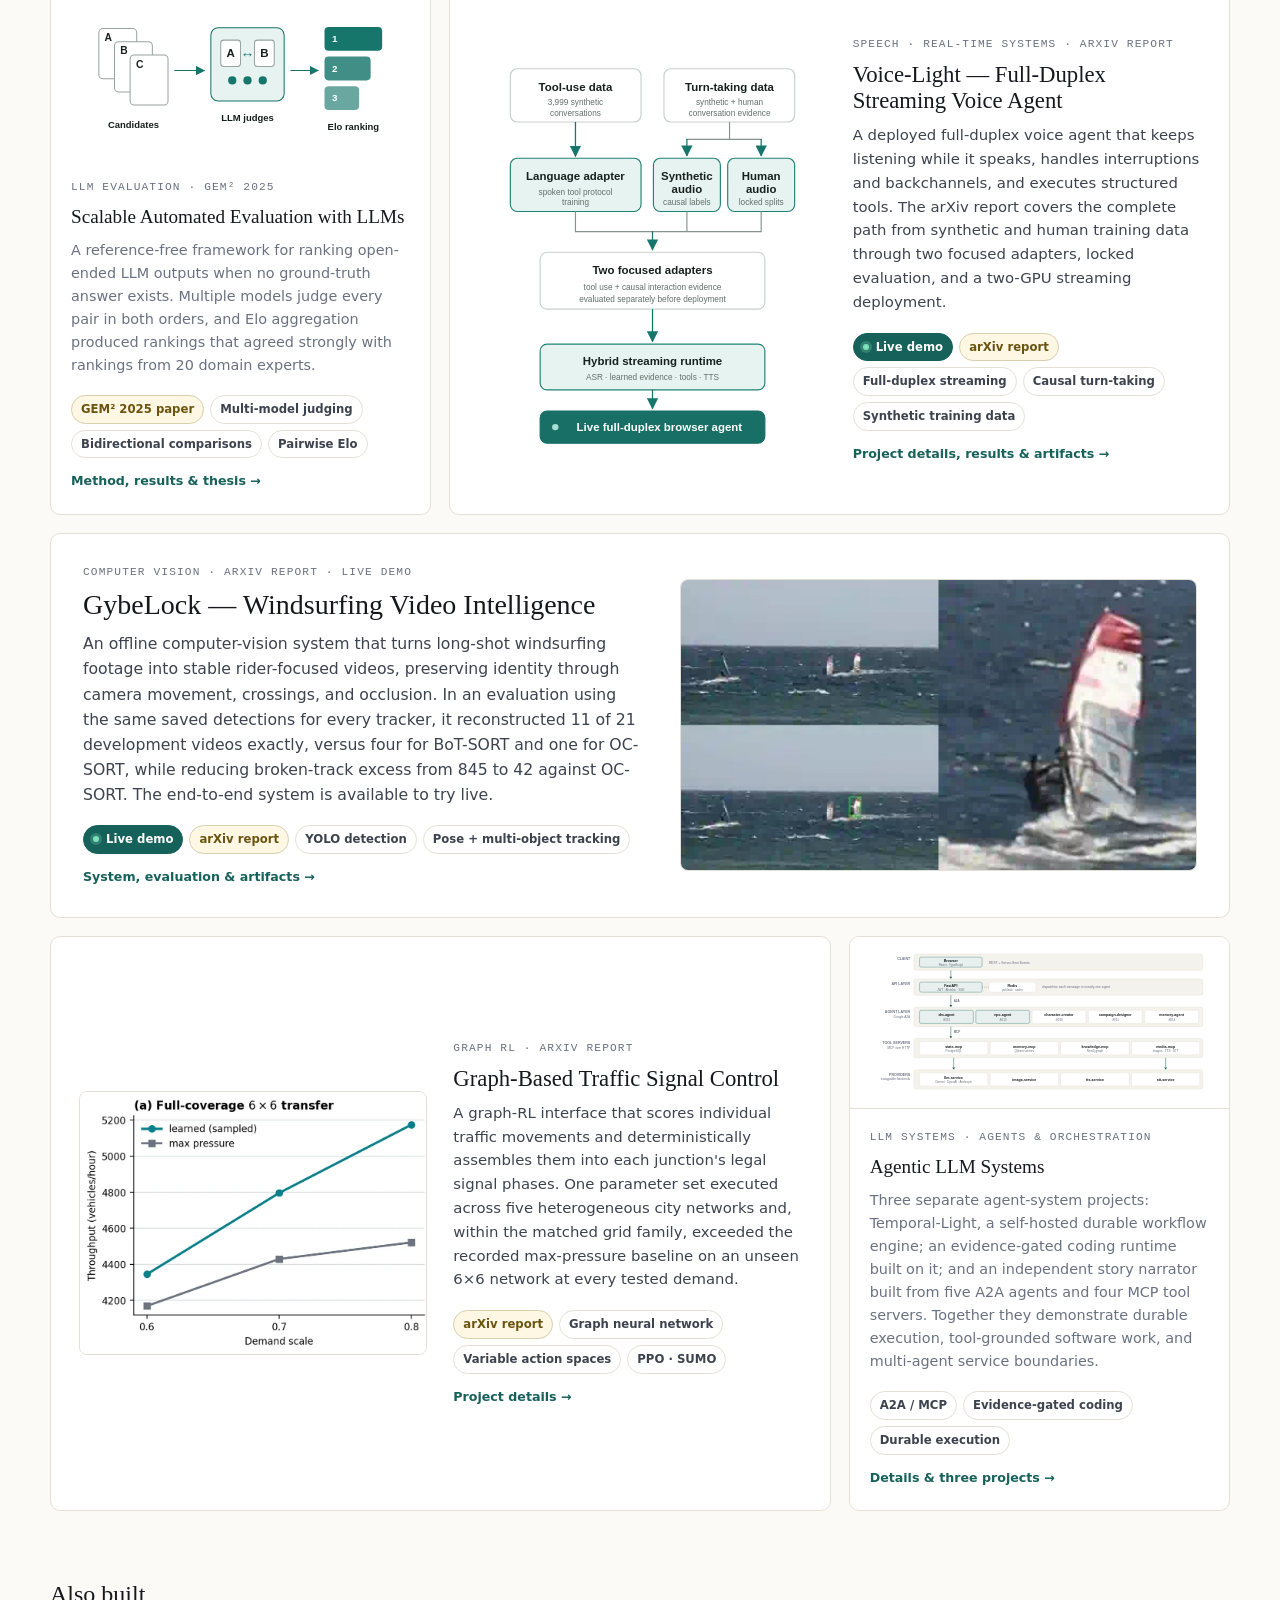
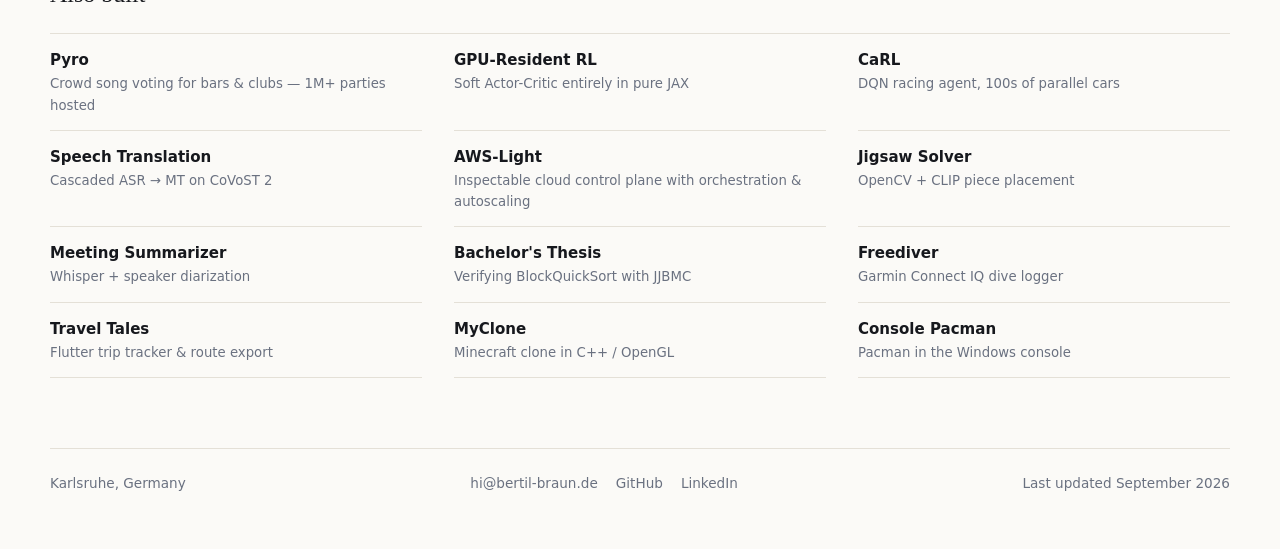
==== commit bd7108c2: "Label arXiv write-ups as reports" ====
--- a/writing/index.html
+++ b/writing/index.html
@@ -910,7 +910,7 @@
       <!-- ============ hero project ============ -->
       <article class="hero" data-open="chess">
         <div>
-          <span class="kicker">Featured research system · Distributed self-play RL · arXiv paper</span>
+          <span class="kicker">Featured research system · Distributed self-play RL · arXiv report</span>
           <h2>AlphaZero-Style Chess &amp; Go Engine</h2>
           <p>
             An end-to-end AlphaZero-style research platform combining native C++ tree search,
@@ -935,7 +935,7 @@
             <a class="btn live" href="https://chess.bertil-braun.de/" target="_blank" rel="noopener" data-stop>
               <span class="dot" aria-hidden="true"></span> Live demo
             </a>
-            <a class="btn paper-link" href="https://arxiv.org/abs/2609.37447" target="_blank" rel="noopener" data-stop>arXiv paper</a>
+            <a class="btn paper-link" href="https://arxiv.org/abs/2609.37447" target="_blank" rel="noopener" data-stop>arXiv report</a>
             <a class="btn accent" href="/projects/alphazero/" data-project-link="chess">Project details</a>
           </div>
         </div>
@@ -1008,14 +1008,14 @@
               <img src="assets/voice-light-card.svg" alt="Tool-use and turn-taking data feed two focused adapters and a hybrid streaming runtime for the live full-duplex browser agent" loading="lazy" decoding="async">
             </figure>
             <div class="tile-body">
-              <span class="kicker">Speech · Real-time systems · arXiv paper</span>
+              <span class="kicker">Speech · Real-time systems · arXiv report</span>
               <h4>Voice-Light — Full-Duplex Streaming Voice Agent</h4>
-              <p>A deployed full-duplex voice agent that keeps listening while it speaks, handles interruptions and backchannels, and executes structured tools. The arXiv paper covers the complete path from synthetic and human training data through two focused adapters, locked evaluation, and a two-GPU streaming deployment.</p>
+              <p>A deployed full-duplex voice agent that keeps listening while it speaks, handles interruptions and backchannels, and executes structured tools. The arXiv report covers the complete path from synthetic and human training data through two focused adapters, locked evaluation, and a two-GPU streaming deployment.</p>
               <div class="chips">
                 <a class="chip live" href="https://voice.bertil-braun.de" target="_blank" rel="noopener" data-stop>
                   <span class="dot" aria-hidden="true"></span> Live demo
                 </a>
-                <a class="chip paper" href="https://arxiv.org/abs/2609.20995" target="_blank" rel="noopener" data-stop>arXiv paper</a>
+                <a class="chip paper" href="https://arxiv.org/abs/2609.20995" target="_blank" rel="noopener" data-stop>arXiv report</a>
                 <span class="chip">Full-duplex streaming</span>
                 <span class="chip">Causal turn-taking</span>
                 <span class="chip">Synthetic training data</span>
@@ -1033,7 +1033,7 @@
               </button>
             </figure>
             <div class="tile-body">
-              <span class="kicker">Computer vision · arXiv paper · Live demo</span>
+              <span class="kicker">Computer vision · arXiv report · Live demo</span>
               <h4>GybeLock — Windsurfing Video Intelligence</h4>
               <p>
                 An offline computer-vision system that turns long-shot windsurfing footage into
@@ -1047,7 +1047,7 @@
                 <a class="chip live" href="https://gybelock.bertil-braun.de" target="_blank" rel="noopener" data-stop>
                   <span class="dot" aria-hidden="true"></span> Live demo
                 </a>
-                <a class="chip paper" href="https://arxiv.org/abs/2609.24492" target="_blank" rel="noopener" data-stop>arXiv paper</a>
+                <a class="chip paper" href="https://arxiv.org/abs/2609.24492" target="_blank" rel="noopener" data-stop>arXiv report</a>
                 <span class="chip">YOLO detection</span>
                 <span class="chip">Pose + multi-object tracking</span>
               </div>
@@ -1064,7 +1064,7 @@
               </button>
             </figure>
             <div class="tile-body">
-              <span class="kicker">Graph RL · arXiv paper</span>
+              <span class="kicker">Graph RL · arXiv report</span>
               <h4>Graph-Based Traffic Signal Control</h4>
               <p>
                 A graph-RL interface that scores individual traffic movements and deterministically
@@ -1073,7 +1073,7 @@
                 exceeded the recorded max-pressure baseline on an unseen 6×6 network at every tested demand.
               </p>
               <div class="chips">
-                <a class="chip paper" href="https://arxiv.org/abs/2607.21831" target="_blank" rel="noopener" data-stop>arXiv paper</a>
+                <a class="chip paper" href="https://arxiv.org/abs/2607.21831" target="_blank" rel="noopener" data-stop>arXiv report</a>
                 <span class="chip">Graph neural network</span>
                 <span class="chip">Variable action spaces</span>
                 <span class="chip">PPO · SUMO</span>
@@ -1133,7 +1133,7 @@
 
   <!-- ==================== detail templates ==================== -->
 
-  <template id="tpl-chess" data-kicker="Self-play reinforcement learning · arXiv paper">
+  <template id="tpl-chess" data-kicker="Self-play reinforcement learning · arXiv report">
     <div class="cols">
       <div>
         <section class="detail-section">
@@ -1204,7 +1204,7 @@
             100 games against each with colours swapped across 50 opening pairs. Ratings use
             <a href="https://www.melonimarco.it/en/2021/03/08/stockfish-and-lc0-test-at-different-number-of-nodes/" target="_blank" rel="noopener">Meloni&#39;s calibration</a>;
             the table’s intervals describe uncertainty from those paired matches. Current
-            unrestricted engines remain substantially stronger. The paper provides the full
+            unrestricted engines remain substantially stronger. The report provides the full
             protocol, experiment results, and limitations.
           </p>
         </section>
@@ -1219,7 +1219,7 @@
           <h3>Demo and artifacts</h3>
         <div class="actions">
           <a class="btn live" href="https://chess.bertil-braun.de/" target="_blank" rel="noopener"><span class="dot" aria-hidden="true"></span> Live demo</a>
-          <a class="btn paper-link" href="https://arxiv.org/abs/2609.37447" target="_blank" rel="noopener">arXiv paper</a>
+          <a class="btn paper-link" href="https://arxiv.org/abs/2609.37447" target="_blank" rel="noopener">arXiv report</a>
           <a class="btn" href="https://github.com/BertilBraun/alphazero-chess" target="_blank" rel="noopener">GitHub repo</a>
           <a class="btn" href="https://huggingface.co/BertilBraun/alphazero-chess" target="_blank" rel="noopener">Model weights</a>
           <a class="btn accent" href="/projects/alphazero/games/">All 200 evaluation games</a>
@@ -1228,7 +1228,7 @@
       </div>
       <div class="modal-media">
         <figure>
-          <button class="shot" type="button" data-src="assets/az-training-progress.svg" data-caption="Figure 11 from the paper: smoothed 64-search training ladders across five chess campaigns. The final recipe reaches a higher plateau in 2.5 effective training days; the preceding baseline is plotted through three effective training days. These curves use a smaller search budget than the 100,000-search headline evaluation.">
+          <button class="shot" type="button" data-src="assets/az-training-progress.svg" data-caption="Figure 11 from the report: smoothed 64-search training ladders across five chess campaigns. The final recipe reaches a higher plateau in 2.5 effective training days; the preceding baseline is plotted through three effective training days. These curves use a smaller search budget than the 100,000-search headline evaluation.">
             <img src="assets/az-training-progress.svg" alt="Five smoothed training curves: the final chess recipe reaches a higher 64-search ladder Elo in 2.5 days than earlier training campaigns" width="841" height="451" loading="lazy">
           </button>
           <figcaption>Training progress across five runs (Figure 11). Smoothed 64-search ladder results, distinct from the 100,000-search headline evaluation. Click to enlarge.</figcaption>
@@ -1417,7 +1417,7 @@
     </div>
   </template>
 
-  <template id="tpl-voice-light" data-kicker="Speech · Real-time systems · arXiv paper">
+  <template id="tpl-voice-light" data-kicker="Speech · Real-time systems · arXiv report">
     <div class="cols">
       <div>
         <section class="detail-section">
@@ -1457,12 +1457,12 @@
           </ul>
           <p class="note">
             These sessions are an instrumented case study, not a controlled user evaluation.
-            The paper contains the complete locked-evaluation protocol, component results, and
+            The report contains the complete locked-evaluation protocol, component results, and
             deployment limitations, and releases the supporting code, data, and model artifacts.
           </p>
         </section>
         <section class="detail-section">
-          <h3>Demo, paper, and artifacts</h3>
+          <h3>Demo, report, and artifacts</h3>
           <p class="cite">
             Bertil Braun. <span class="t">Voice-Light: A Full-Duplex Cascaded Voice Agent with
             Causal Turn-Taking and Speculative Generation.</span> arXiv:2609.20995, 2026.
@@ -1471,7 +1471,7 @@
           <a class="btn live" href="https://voice.bertil-braun.de" target="_blank" rel="noopener">
             <span class="dot" aria-hidden="true"></span> Live demo
           </a>
-          <a class="btn paper-link" href="https://arxiv.org/abs/2609.20995" target="_blank" rel="noopener">arXiv paper</a>
+          <a class="btn paper-link" href="https://arxiv.org/abs/2609.20995" target="_blank" rel="noopener">arXiv report</a>
           <a class="btn" href="https://github.com/BertilBraun/Voice-Light" target="_blank" rel="noopener">GitHub &amp; docs</a>
           <a class="btn" href="https://huggingface.co/BertilBraun/qwen3-1.7b-voice-light-tool-use-lora" target="_blank" rel="noopener">Tool-use LoRA</a>
           <a class="btn" href="https://huggingface.co/datasets/BertilBraun/voice-light-tool-use-synthetic" target="_blank" rel="noopener">Tool-use dataset</a>
@@ -1590,7 +1590,7 @@
     </div>
   </template>
 
-  <template id="tpl-gnn" data-kicker="Graph reinforcement learning · arXiv paper">
+  <template id="tpl-gnn" data-kicker="Graph reinforcement learning · arXiv report">
     <div class="cols">
       <div>
         <section class="detail-section">
@@ -1630,13 +1630,13 @@
           </p>
         </section>
         <section class="detail-section">
-          <h3>Paper and code</h3>
+          <h3>Report and code</h3>
           <p class="cite">
             Bertil Braun. <span class="t">A Graph-Based Control Interface for Traffic Signals on
             Heterogeneous Road Networks.</span> arXiv:2607.21831, 2026.
           </p>
         <div class="actions">
-          <a class="btn paper-link" href="https://arxiv.org/abs/2607.21831" target="_blank" rel="noopener">arXiv paper</a>
+          <a class="btn paper-link" href="https://arxiv.org/abs/2607.21831" target="_blank" rel="noopener">arXiv report</a>
           <a class="btn" href="https://github.com/BertilBraun/GNN-Traffic-Signal-Control" target="_blank" rel="noopener">GitHub repo</a>
         </div>
         </section>
@@ -1646,7 +1646,7 @@
           <button class="shot" type="button" data-src="assets/gnn-results.webp" data-caption="Left: sampled control versus max pressure on an unseen 6×6 grid, by demand. Right: each city normalised by its own strongest non-learned baseline.">
             <img src="assets/gnn-results.webp" alt="Two plots: throughput on an unseen 6x6 grid, and city results relative to the best non-learned baseline">
           </button>
-          <figcaption>Figure 4 from the paper. Click to enlarge.</figcaption>
+          <figcaption>Figure 4 from the report. Click to enlarge.</figcaption>
         </figure>
         <figure>
           <button class="shot" type="button" data-src="assets/gnn-traffic.webp" data-caption="Movement graph for a 3×3 grid: grey corridor nodes carry queue, speed and occupancy; red movement nodes are the controlled turns; typed edges connect each movement to its input and output corridors.">
@@ -1701,7 +1701,7 @@
     </div>
   </template>
 
-  <template id="tpl-gybelock" data-kicker="Computer vision · Offline tracking · arXiv paper">
+  <template id="tpl-gybelock" data-kicker="Computer vision · Offline tracking · arXiv report">
     <div class="cols">
       <div>
         <section class="detail-section">
@@ -1750,27 +1750,27 @@
           </p>
         </section>
         <section class="detail-section">
-          <h3>What the paper establishes</h3>
+          <h3>What the report establishes</h3>
           <p>
             Using the complete recording to resolve ambiguous gaps produces much more continuous
-            rider tracks than the online baselines tested in the paper. Some outputs still mix
+            rider tracks than the online baselines tested in the report. Some outputs still mix
             identities, so complete-track review remains part of the workflow rather than treating
             tracking as fully automatic.
           </p>
           <p class="note">
             These are development-set results, not a held-out ranking of complete tracking systems.
-            The paper contains the full protocol, ablations, and failure analysis.
-          </p>
-        </section>
-        <section class="detail-section">
-          <h3>Demo, paper, and artifacts</h3>
+            The report contains the full protocol, ablations, and failure analysis.
+          </p>
+        </section>
+        <section class="detail-section">
+          <h3>Demo, report, and artifacts</h3>
           <p class="cite">
             Bertil Braun. <span class="t">Identity-Consistent Analysis of Long-Shot Windsurfing
             Video: A Domain-Specific Offline Tracking System.</span> arXiv:2609.24492, 2026.
           </p>
           <div class="actions">
             <a class="btn live" href="https://gybelock.bertil-braun.de" target="_blank" rel="noopener"><span class="dot" aria-hidden="true"></span> Live demo</a>
-            <a class="btn paper-link" href="https://arxiv.org/abs/2609.24492" target="_blank" rel="noopener">arXiv paper</a>
+            <a class="btn paper-link" href="https://arxiv.org/abs/2609.24492" target="_blank" rel="noopener">arXiv report</a>
             <a class="btn" href="https://github.com/BertilBraun/Windsurf-Analysis/tree/windsurf-report-v1.5" target="_blank" rel="noopener">Tagged source</a>
             <a class="btn" href="https://github.com/BertilBraun/Windsurf-Analysis/tree/windsurf-report-v1.5/documentation/tracker_evaluation" target="_blank" rel="noopener">Evaluation artifacts</a>
             <a class="btn" href="https://github.com/BertilBraun/Windsurf-Analysis/blob/windsurf-report-v1.5/video_processing/inference/weights/yolo_models/windsurfing_pose/best.pt" target="_blank" rel="noopener">Pose checkpoint</a>
@@ -1792,11 +1792,11 @@
     <div class="writing-list">
       <article class="writing-item">
         <div>
-          <p class="writing-meta">arXiv paper · Self-play RL · 2026</p>
+          <p class="writing-meta">arXiv report · Self-play RL · 2026</p>
           <h3>Engineering Efficient Self-Play Chess: Search, Replay, and Throughput Under Limited Compute</h3>
           <p class="writing-summary">The search, replay, and distributed training system behind superhuman chess learned entirely from self-play on eight consumer GPUs.</p>
         </div>
-        <a class="btn paper-link" href="https://arxiv.org/abs/2609.37447" target="_blank" rel="noopener">arXiv paper</a>
+        <a class="btn paper-link" href="https://arxiv.org/abs/2609.37447" target="_blank" rel="noopener">arXiv report</a>
       </article>
       <article class="writing-item">
         <div>
@@ -1808,19 +1808,19 @@
       </article>
       <article class="writing-item">
         <div>
-          <p class="writing-meta">arXiv paper · Voice systems · 2026</p>
+          <p class="writing-meta">arXiv report · Voice systems · 2026</p>
           <h3>Voice-Light: A Full-Duplex Cascaded Voice Agent with Causal Turn-Taking and Speculative Generation</h3>
           <p class="writing-summary">Data generation, causal turn-taking, latency evaluation, and deployment for a streaming voice agent.</p>
         </div>
-        <a class="btn paper-link" href="https://arxiv.org/abs/2609.20995" target="_blank" rel="noopener">arXiv paper</a>
+        <a class="btn paper-link" href="https://arxiv.org/abs/2609.20995" target="_blank" rel="noopener">arXiv report</a>
       </article>
       <article class="writing-item">
         <div>
-          <p class="writing-meta">arXiv paper · Computer vision · 2026</p>
+          <p class="writing-meta">arXiv report · Computer vision · 2026</p>
           <h3>Identity-Consistent Analysis of Long-Shot Windsurfing Video: A Domain-Specific Offline Tracking System</h3>
           <p class="writing-summary">Offline identity association, camera-compensated motion, sail-specific appearance, and pose-guided framing for stable rider-relative video.</p>
         </div>
-        <a class="btn paper-link" href="https://arxiv.org/abs/2609.24492" target="_blank" rel="noopener">arXiv paper</a>
+        <a class="btn paper-link" href="https://arxiv.org/abs/2609.24492" target="_blank" rel="noopener">arXiv report</a>
       </article>
       <article class="writing-item">
         <div>
@@ -1832,11 +1832,11 @@
       </article>
       <article class="writing-item">
         <div>
-          <p class="writing-meta">arXiv paper · Graph RL · 2026</p>
+          <p class="writing-meta">arXiv report · Graph RL · 2026</p>
           <h3>A Graph-Based Control Interface for Traffic Signals on Heterogeneous Road Networks</h3>
           <p class="writing-summary">A topology-flexible reinforcement-learning interface for variable road networks and signal phase sets.</p>
         </div>
-        <a class="btn paper-link" href="https://arxiv.org/abs/2607.21831" target="_blank" rel="noopener">arXiv paper</a>
+        <a class="btn paper-link" href="https://arxiv.org/abs/2607.21831" target="_blank" rel="noopener">arXiv report</a>
       </article>
       <article class="writing-item">
         <div>
@@ -1887,7 +1887,7 @@
           path: '/projects/alphazero/',
           title: 'AlphaZero-Style Chess & Go Engine — Bertil Braun',
           heading: 'AlphaZero-Style Chess & Go Engine',
-          description: 'A native C++ and distributed self-play learning system reaching superhuman calibrated chess strength in 2.5 days on eight consumer GPUs, with a live application and arXiv paper.'
+          description: 'A native C++ and distributed self-play learning system reaching superhuman calibrated chess strength in 2.5 days on eight consumer GPUs, with a live application and arXiv report.'
         },
         'llm-light': {
           path: '/projects/llm-light/',
@@ -1905,7 +1905,7 @@
           path: '/projects/voice-light/',
           title: 'Voice-Light — Full-Duplex Streaming Voice Agent — Bertil Braun',
           heading: 'Voice-Light — Full-Duplex Streaming Voice Agent',
-          description: 'A live full-duplex voice agent spanning conversational training data, model adaptation, causal evaluation, interruption-aware control, and two-GPU streaming deployment, documented in an arXiv paper.'
+          description: 'A live full-duplex voice agent spanning conversational training data, model adaptation, causal evaluation, interruption-aware control, and two-GPU streaming deployment, documented in an arXiv report.'
         },
         'llm-eval': {
           path: '/projects/scalable-llm-evaluation/',
@@ -1917,7 +1917,7 @@
           path: '/projects/gybelock/',
           title: 'GybeLock — Offline Windsurfing Video Tracking — Bertil Braun',
           heading: 'GybeLock — Windsurfing Video Intelligence',
-          description: 'An offline computer-vision system that preserves rider identity through difficult windsurfing footage and produces stable rider-focused videos in a live application, documented in an arXiv paper.'
+          description: 'An offline computer-vision system that preserves rider identity through difficult windsurfing footage and produces stable rider-focused videos in a live application, documented in an arXiv report.'
         },
         'gnn': {
           path: '/projects/traffic-signal-control/',
